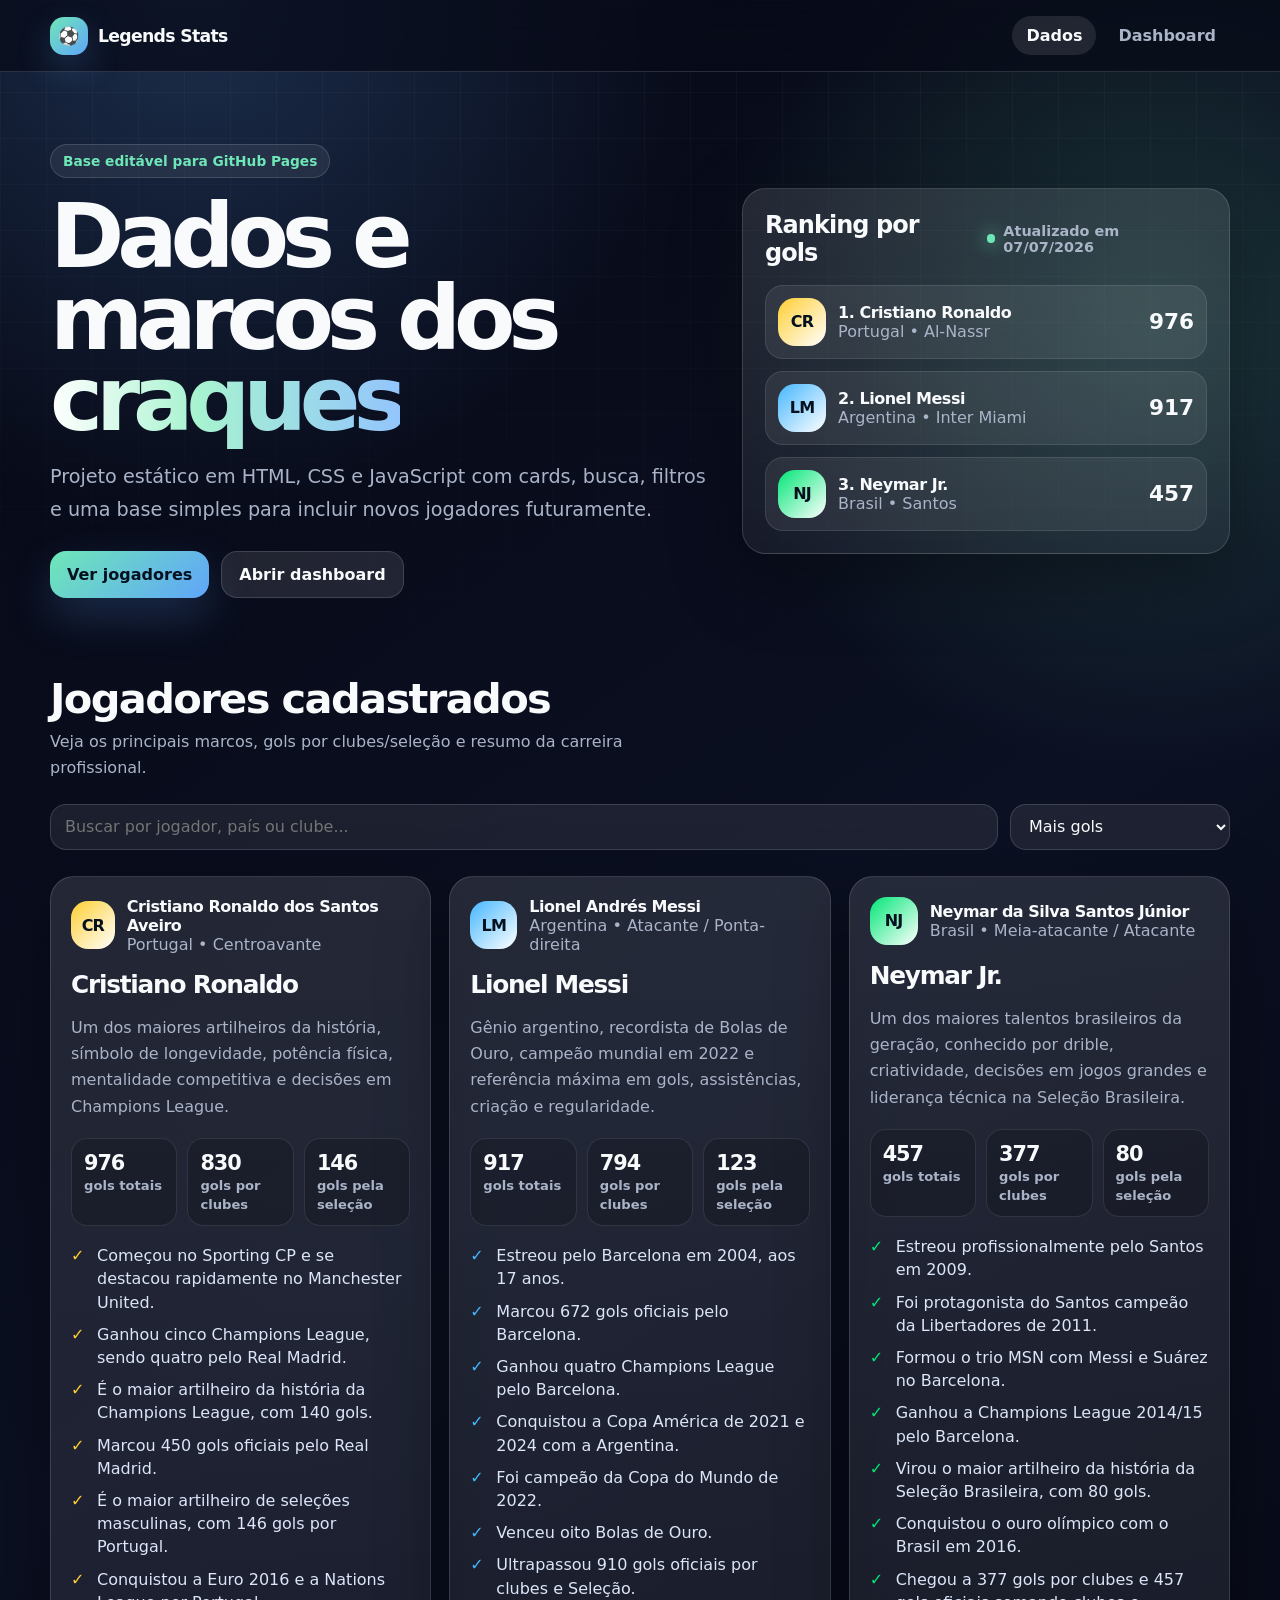
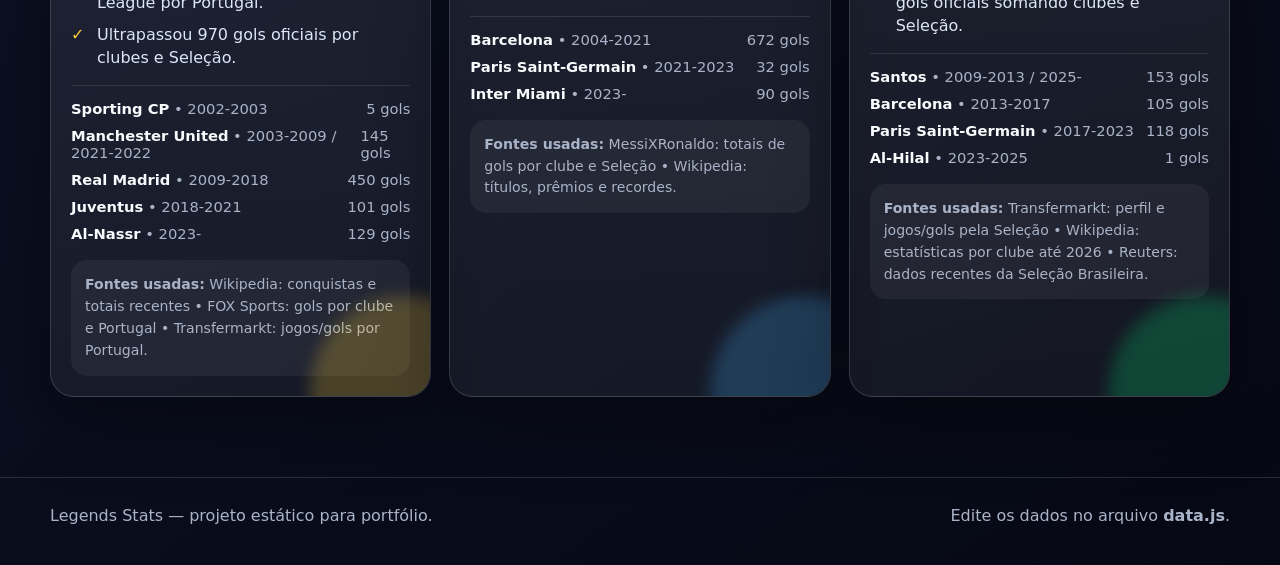
==== index.html @ ecd2afa0 "Primeiro commit" ====
<!doctype html>
<html lang="pt-BR">
<head>
  <meta charset="utf-8" />
  <meta name="viewport" content="width=device-width, initial-scale=1" />
  <title>Legends Stats | Dados dos Jogadores</title>
  <meta name="description" content="Dados, gols e marcos da carreira de Neymar, Messi e Cristiano Ronaldo." />
  <link rel="stylesheet" href="styles.css" />
</head>
<body>
  <header class="header">
    <div class="container nav">
      <a class="logo" href="index.html" aria-label="Página inicial">
        <span class="logo-mark">⚽</span>
        <span>Legends Stats</span>
      </a>
      <nav class="nav-links" aria-label="Navegação principal">
        <a class="active" href="index.html">Dados</a>
        <a href="dashboard.html">Dashboard</a>
      </nav>
    </div>
  </header>

  <main>
    <section class="container hero">
      <div>
        <span class="eyebrow">Base editável para GitHub Pages</span>
        <h1>Dados e marcos dos <span class="title-gradient">craques</span></h1>
        <p class="lead">
          Projeto estático em HTML, CSS e JavaScript com cards, busca, filtros e uma base simples para incluir novos jogadores futuramente.
        </p>
        <div class="hero-actions">
          <a class="btn btn-primary" href="#jogadores">Ver jogadores</a>
          <a class="btn btn-secondary" href="dashboard.html">Abrir dashboard</a>
        </div>
      </div>

      <aside class="hero-panel" aria-label="Ranking de gols">
        <div class="panel-title">
          <h2>Ranking por gols</h2>
          <span class="live-dot" id="updatedAt">Atualizado</span>
        </div>
        <div class="mini-ranking" id="rankingList"></div>
      </aside>
    </section>

    <section class="container section" id="jogadores">
      <div class="section-title">
        <div>
          <h2>Jogadores cadastrados</h2>
          <p>Veja os principais marcos, gols por clubes/seleção e resumo da carreira profissional.</p>
        </div>
      </div>

      <div class="toolbar" aria-label="Filtros">
        <input class="input" id="searchInput" type="search" placeholder="Buscar por jogador, país ou clube..." />
        <select class="select" id="sortSelect">
          <option value="goals-desc">Mais gols</option>
          <option value="goals-asc">Menos gols</option>
          <option value="ballon-desc">Mais Bolas de Ouro</option>
          <option value="name-asc">Nome A-Z</option>
        </select>
      </div>

      <div class="grid" id="playersGrid"></div>
    </section>
  </main>

  <footer class="footer">
    <div class="container">
      <span>Legends Stats — projeto estático para portfólio.</span>
      <span>Edite os dados no arquivo <strong>data.js</strong>.</span>
    </div>
  </footer>

  <script src="data.js"></script>
  <script src="main.js"></script>
</body>
</html>
---- styles.css ----
:root {
  --bg: #070b18;
  --bg-soft: #10172a;
  --card: rgba(255, 255, 255, 0.08);
  --card-strong: rgba(255, 255, 255, 0.13);
  --border: rgba(255, 255, 255, 0.14);
  --text: #f8fafc;
  --muted: #aab4c8;
  --brand: #6ee7b7;
  --brand-2: #60a5fa;
  --danger: #fb7185;
  --shadow: 0 24px 70px rgba(0, 0, 0, 0.35);
  --radius: 24px;
}

* {
  box-sizing: border-box;
}

html {
  scroll-behavior: smooth;
}

body {
  margin: 0;
  font-family: Inter, ui-sans-serif, system-ui, -apple-system, BlinkMacSystemFont, 'Segoe UI', sans-serif;
  color: var(--text);
  background:
    radial-gradient(circle at 15% 0%, rgba(96, 165, 250, 0.24), transparent 32rem),
    radial-gradient(circle at 90% 15%, rgba(110, 231, 183, 0.18), transparent 28rem),
    linear-gradient(145deg, #060814 0%, #0b1022 50%, #060814 100%);
  min-height: 100vh;
}

body::before {
  content: '';
  position: fixed;
  inset: 0;
  pointer-events: none;
  background-image:
    linear-gradient(rgba(255, 255, 255, 0.035) 1px, transparent 1px),
    linear-gradient(90deg, rgba(255, 255, 255, 0.035) 1px, transparent 1px);
  background-size: 46px 46px;
  mask-image: linear-gradient(to bottom, rgba(0,0,0,0.9), transparent 85%);
}

a {
  color: inherit;
  text-decoration: none;
}

.container {
  width: min(1180px, calc(100% - 32px));
  margin: 0 auto;
}

.header {
  position: sticky;
  top: 0;
  z-index: 20;
  backdrop-filter: blur(18px);
  background: rgba(7, 11, 24, 0.72);
  border-bottom: 1px solid var(--border);
}

.nav {
  display: flex;
  align-items: center;
  justify-content: space-between;
  padding: 16px 0;
  gap: 18px;
}

.logo {
  display: flex;
  align-items: center;
  gap: 10px;
  font-weight: 850;
  letter-spacing: -0.04em;
  font-size: 1.08rem;
}

.logo-mark {
  width: 38px;
  height: 38px;
  display: grid;
  place-items: center;
  border-radius: 14px;
  background: linear-gradient(135deg, var(--brand), var(--brand-2));
  color: #04111f;
  box-shadow: 0 14px 34px rgba(96, 165, 250, 0.22);
}

.nav-links {
  display: flex;
  align-items: center;
  gap: 8px;
}

.nav-links a {
  color: var(--muted);
  padding: 10px 14px;
  border-radius: 999px;
  transition: 180ms ease;
  font-weight: 700;
}

.nav-links a:hover,
.nav-links a.active {
  color: var(--text);
  background: rgba(255, 255, 255, 0.1);
}

.hero {
  padding: 72px 0 44px;
  display: grid;
  grid-template-columns: 1.15fr 0.85fr;
  gap: 32px;
  align-items: center;
}

.eyebrow {
  display: inline-flex;
  align-items: center;
  gap: 8px;
  padding: 8px 12px;
  border: 1px solid var(--border);
  background: rgba(255, 255, 255, 0.07);
  color: var(--brand);
  border-radius: 999px;
  font-weight: 800;
  font-size: 0.86rem;
}

h1 {
  margin: 18px 0 16px;
  font-size: clamp(2.4rem, 7vw, 5.8rem);
  line-height: 0.91;
  letter-spacing: -0.08em;
}

.title-gradient {
  background: linear-gradient(90deg, #fff, #a7f3d0 42%, #93c5fd);
  -webkit-background-clip: text;
  background-clip: text;
  color: transparent;
}

.lead {
  color: var(--muted);
  font-size: clamp(1rem, 2vw, 1.2rem);
  line-height: 1.75;
  max-width: 720px;
}

.hero-actions {
  display: flex;
  flex-wrap: wrap;
  gap: 12px;
  margin-top: 24px;
}

.btn {
  border: 0;
  cursor: pointer;
  padding: 13px 17px;
  border-radius: 16px;
  font-weight: 850;
  display: inline-flex;
  align-items: center;
  justify-content: center;
  gap: 8px;
  transition: 180ms ease;
}

.btn-primary {
  background: linear-gradient(135deg, var(--brand), var(--brand-2));
  color: #05111f;
  box-shadow: 0 18px 45px rgba(96, 165, 250, 0.22);
}

.btn-secondary {
  background: rgba(255, 255, 255, 0.1);
  color: var(--text);
  border: 1px solid var(--border);
}

.btn:hover {
  transform: translateY(-2px);
}

.hero-panel,
.panel,
.card,
.stat-card,
.chart-card {
  border: 1px solid var(--border);
  background: linear-gradient(180deg, rgba(255,255,255,0.11), rgba(255,255,255,0.055));
  box-shadow: var(--shadow);
  border-radius: var(--radius);
}

.hero-panel {
  padding: 22px;
}

.panel-title {
  display: flex;
  align-items: center;
  justify-content: space-between;
  gap: 16px;
  margin-bottom: 18px;
}

.panel-title h2,
.section-title h2,
.chart-card h3 {
  margin: 0;
  letter-spacing: -0.04em;
}

.live-dot {
  display: inline-flex;
  align-items: center;
  gap: 8px;
  color: var(--muted);
  font-size: 0.9rem;
  font-weight: 700;
}

.live-dot::before {
  content: '';
  width: 9px;
  height: 9px;
  border-radius: 999px;
  background: var(--brand);
  box-shadow: 0 0 18px var(--brand);
}

.mini-ranking {
  display: grid;
  gap: 12px;
}

.rank-item {
  display: grid;
  grid-template-columns: auto 1fr auto;
  gap: 12px;
  align-items: center;
  padding: 12px;
  background: rgba(255, 255, 255, 0.075);
  border: 1px solid rgba(255, 255, 255, 0.1);
  border-radius: 18px;
}

.avatar {
  width: 48px;
  height: 48px;
  display: grid;
  place-items: center;
  border-radius: 17px;
  color: #06111f;
  font-weight: 900;
  letter-spacing: -0.05em;
  background: linear-gradient(135deg, var(--avatar-color), #fff);
}

.rank-info strong,
.card-header strong {
  display: block;
  letter-spacing: -0.03em;
}

.rank-info span,
.card-header span,
.muted {
  color: var(--muted);
}

.rank-goals {
  font-size: 1.35rem;
  font-weight: 900;
}

.section {
  padding: 32px 0;
}

.section-title {
  display: flex;
  align-items: end;
  justify-content: space-between;
  gap: 24px;
  margin-bottom: 22px;
}

.section-title h2 {
  font-size: clamp(1.65rem, 4vw, 2.6rem);
}

.section-title p {
  margin: 6px 0 0;
  color: var(--muted);
  max-width: 650px;
  line-height: 1.65;
}

.toolbar {
  display: flex;
  gap: 12px;
  flex-wrap: wrap;
  margin: 18px 0 26px;
}

.input,
.select {
  min-height: 46px;
  padding: 0 14px;
  border-radius: 16px;
  border: 1px solid var(--border);
  background: rgba(255, 255, 255, 0.08);
  color: var(--text);
  outline: none;
  font: inherit;
}

.input {
  flex: 1 1 260px;
}

.select {
  flex: 0 0 220px;
}

.select option {
  color: #111827;
}

.grid {
  display: grid;
  grid-template-columns: repeat(3, 1fr);
  gap: 18px;
}

.card {
  padding: 20px;
  overflow: hidden;
  position: relative;
}

.card::after {
  content: '';
  position: absolute;
  inset: auto -70px -90px auto;
  width: 190px;
  height: 190px;
  border-radius: 50%;
  background: color-mix(in srgb, var(--player-color) 42%, transparent);
  filter: blur(8px);
  opacity: 0.55;
}

.card-header {
  display: flex;
  align-items: center;
  gap: 12px;
  margin-bottom: 16px;
  position: relative;
  z-index: 1;
}

.card h3 {
  font-size: 1.55rem;
  margin: 0 0 8px;
  letter-spacing: -0.05em;
  position: relative;
  z-index: 1;
}

.summary {
  color: var(--muted);
  line-height: 1.65;
  min-height: 104px;
  position: relative;
  z-index: 1;
}

.stat-strip {
  display: grid;
  grid-template-columns: repeat(3, 1fr);
  gap: 10px;
  margin: 18px 0;
  position: relative;
  z-index: 1;
}

.stat-pill {
  padding: 12px;
  border-radius: 16px;
  background: rgba(0, 0, 0, 0.18);
  border: 1px solid rgba(255, 255, 255, 0.1);
}

.stat-pill strong {
  display: block;
  font-size: 1.3rem;
  letter-spacing: -0.05em;
}

.stat-pill span {
  color: var(--muted);
  font-size: 0.82rem;
  font-weight: 700;
}

.milestones {
  margin: 0;
  padding: 0;
  list-style: none;
  display: grid;
  gap: 9px;
  position: relative;
  z-index: 1;
}

.milestones li {
  color: #dce6f8;
  line-height: 1.45;
  display: grid;
  grid-template-columns: 18px 1fr;
  gap: 8px;
}

.milestones li::before {
  content: '✓';
  color: var(--player-color);
  font-weight: 900;
}

.club-list {
  margin-top: 16px;
  border-top: 1px solid rgba(255,255,255,0.1);
  padding-top: 14px;
  display: grid;
  gap: 10px;
  position: relative;
  z-index: 1;
}

.club-row {
  display: flex;
  justify-content: space-between;
  gap: 12px;
  color: var(--muted);
  font-size: 0.92rem;
}

.club-row strong {
  color: var(--text);
}

.sources {
  margin-top: 18px;
  padding: 14px;
  border-radius: 16px;
  color: var(--muted);
  background: rgba(255,255,255,0.055);
  line-height: 1.55;
  font-size: 0.88rem;
}

.kpi-grid {
  display: grid;
  grid-template-columns: repeat(4, 1fr);
  gap: 16px;
  margin-bottom: 20px;
}

.stat-card {
  padding: 18px;
}

.stat-card span {
  color: var(--muted);
  font-weight: 800;
  font-size: 0.85rem;
}

.stat-card strong {
  display: block;
  margin-top: 8px;
  font-size: clamp(1.8rem, 4vw, 2.6rem);
  letter-spacing: -0.07em;
}

.dashboard-grid {
  display: grid;
  grid-template-columns: repeat(2, minmax(0, 1fr));
  gap: 18px;
}

.chart-card {
  padding: 20px;
  min-height: 380px;
}

.chart-card.full {
  grid-column: 1 / -1;
}

.chart-wrap {
  position: relative;
  height: 305px;
  margin-top: 18px;
}

.table-card {
  margin-top: 18px;
  overflow: auto;
}

table {
  width: 100%;
  border-collapse: collapse;
  min-width: 720px;
}

th,
td {
  padding: 15px 16px;
  text-align: left;
  border-bottom: 1px solid rgba(255,255,255,0.1);
}

th {
  color: var(--muted);
  font-size: 0.8rem;
  text-transform: uppercase;
  letter-spacing: 0.08em;
}

td strong {
  letter-spacing: -0.03em;
}

.badge {
  display: inline-flex;
  align-items: center;
  padding: 7px 10px;
  border-radius: 999px;
  background: rgba(255,255,255,0.08);
  border: 1px solid rgba(255,255,255,0.1);
  color: #dbeafe;
  font-weight: 800;
  font-size: 0.82rem;
}

.footer {
  margin-top: 48px;
  padding: 28px 0 40px;
  color: var(--muted);
  border-top: 1px solid var(--border);
}

.footer .container {
  display: flex;
  justify-content: space-between;
  gap: 16px;
  flex-wrap: wrap;
}

.empty {
  padding: 28px;
  text-align: center;
  color: var(--muted);
  border: 1px dashed var(--border);
  border-radius: var(--radius);
  background: rgba(255,255,255,0.05);
}

@media (max-width: 920px) {
  .hero,
  .grid,
  .dashboard-grid,
  .kpi-grid {
    grid-template-columns: 1fr;
  }

  .chart-card.full {
    grid-column: auto;
  }

  .section-title {
    align-items: flex-start;
    flex-direction: column;
  }
}

@media (max-width: 640px) {
  .nav {
    flex-direction: column;
    align-items: stretch;
  }

  .nav-links {
    display: grid;
    grid-template-columns: 1fr 1fr;
  }

  .nav-links a {
    text-align: center;
  }

  .hero {
    padding-top: 42px;
  }

  .stat-strip {
    grid-template-columns: 1fr;
  }

  .select {
    flex: 1 1 100%;
  }
}
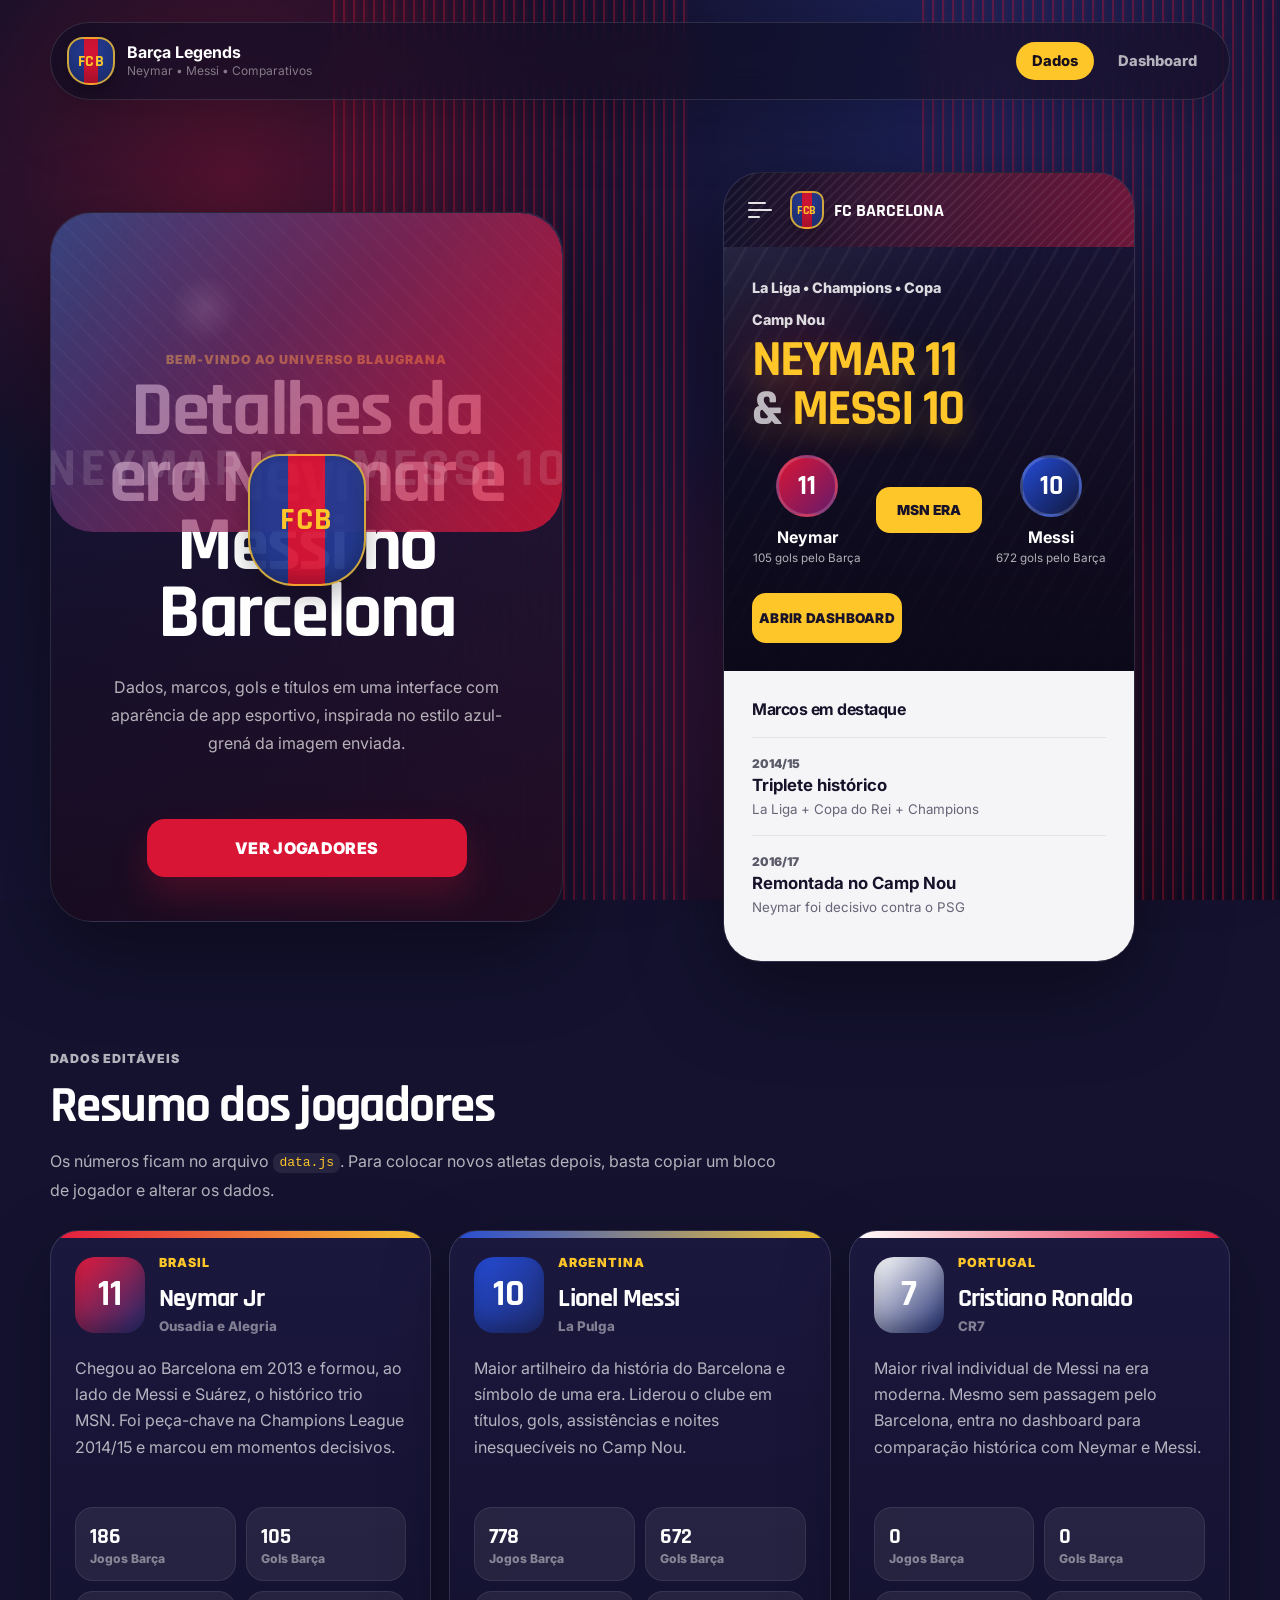
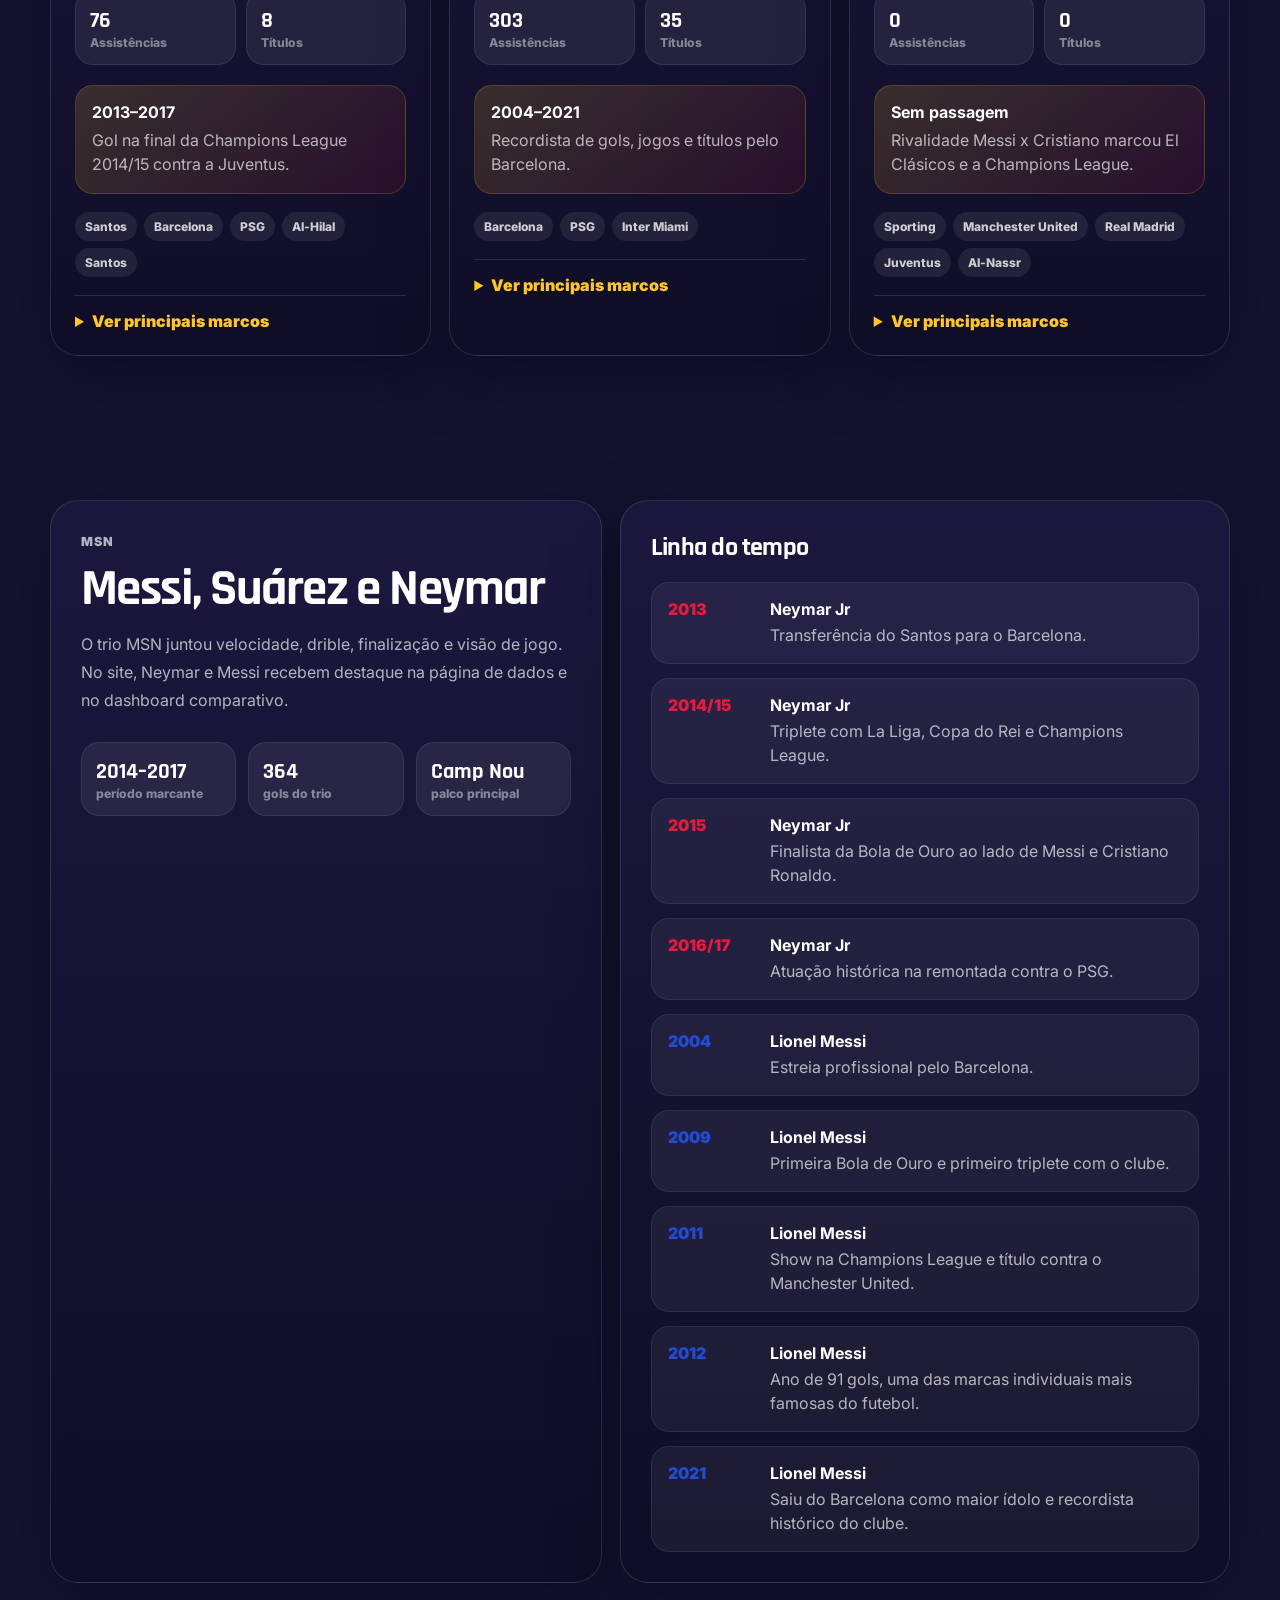
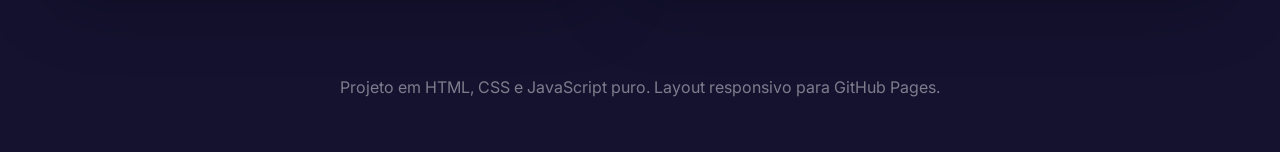
==== commit 1a1ab544: "Segundo Commit" ====
--- a/index.html
+++ b/index.html
@@ -1,76 +1,126 @@
-<!doctype html>
+<!DOCTYPE html>
 <html lang="pt-BR">
 <head>
-  <meta charset="utf-8" />
-  <meta name="viewport" content="width=device-width, initial-scale=1" />
-  <title>Legends Stats | Dados dos Jogadores</title>
-  <meta name="description" content="Dados, gols e marcos da carreira de Neymar, Messi e Cristiano Ronaldo." />
+  <meta charset="UTF-8" />
+  <meta name="viewport" content="width=device-width, initial-scale=1.0" />
+  <title>Barça Legends | Dados</title>
+  <link rel="preconnect" href="https://fonts.googleapis.com">
+  <link rel="preconnect" href="https://fonts.gstatic.com" crossorigin>
+  <link href="https://fonts.googleapis.com/css2?family=Rajdhani:wght@500;600;700&family=Inter:wght@400;500;700;800&display=swap" rel="stylesheet">
   <link rel="stylesheet" href="styles.css" />
 </head>
 <body>
-  <header class="header">
-    <div class="container nav">
-      <a class="logo" href="index.html" aria-label="Página inicial">
-        <span class="logo-mark">⚽</span>
-        <span>Legends Stats</span>
-      </a>
-      <nav class="nav-links" aria-label="Navegação principal">
-        <a class="active" href="index.html">Dados</a>
-        <a href="dashboard.html">Dashboard</a>
-      </nav>
-    </div>
+  <div class="page-bg"></div>
+
+  <header class="site-header">
+    <a class="brand" href="index.html" aria-label="Página inicial">
+      <span class="brand-badge">FCB</span>
+      <span>
+        <strong>Barça Legends</strong>
+        <small>Neymar • Messi • Comparativos</small>
+      </span>
+    </a>
+
+    <nav class="nav-links" aria-label="Menu principal">
+      <a class="active" href="index.html">Dados</a>
+      <a href="dashboard.html">Dashboard</a>
+    </nav>
   </header>
 
   <main>
-    <section class="container hero">
-      <div>
-        <span class="eyebrow">Base editável para GitHub Pages</span>
-        <h1>Dados e marcos dos <span class="title-gradient">craques</span></h1>
-        <p class="lead">
-          Projeto estático em HTML, CSS e JavaScript com cards, busca, filtros e uma base simples para incluir novos jogadores futuramente.
+    <section class="hero-grid section-pad">
+      <div class="phone-card intro-phone reveal-card">
+        <div class="phone-image-overlay"></div>
+        <div class="barca-shield large-shield">
+          <span>FCB</span>
+        </div>
+        <p class="eyebrow">Bem-vindo ao universo blaugrana</p>
+        <h1>Detalhes da era Neymar e Messi no Barcelona</h1>
+        <p class="hero-copy">
+          Dados, marcos, gols e títulos em uma interface com aparência de app esportivo, inspirada no estilo azul-grená da imagem enviada.
         </p>
-        <div class="hero-actions">
-          <a class="btn btn-primary" href="#jogadores">Ver jogadores</a>
-          <a class="btn btn-secondary" href="dashboard.html">Abrir dashboard</a>
+        <a class="primary-btn" href="#players-data">Ver jogadores</a>
+      </div>
+
+      <div class="phone-card match-phone reveal-card delay-1" aria-label="Card estilo aplicativo de futebol">
+        <div class="phone-top">
+          <span class="hamburger" aria-hidden="true"></span>
+          <div class="mini-brand">
+            <span class="mini-shield">FCB</span>
+            <b>FC Barcelona</b>
+          </div>
+        </div>
+
+        <div class="match-hero">
+          <p class="competition">La Liga • Champions • Copa</p>
+          <span class="stadium">Camp Nou</span>
+          <h2>NEYMAR 11<br><em>&</em> MESSI 10</h2>
+
+          <div class="versus-card">
+            <article>
+              <span class="player-orb red">11</span>
+              <strong>Neymar</strong>
+              <small>105 gols pelo Barça</small>
+            </article>
+            <span class="game-time">MSN ERA</span>
+            <article>
+              <span class="player-orb blue">10</span>
+              <strong>Messi</strong>
+              <small>672 gols pelo Barça</small>
+            </article>
+          </div>
+
+          <a class="ticket-btn" href="dashboard.html">Abrir Dashboard</a>
+        </div>
+
+        <div class="schedule-panel">
+          <h3>Marcos em destaque</h3>
+          <div class="schedule-item">
+            <span>2014/15</span>
+            <b>Triplete histórico</b>
+            <small>La Liga + Copa do Rei + Champions</small>
+          </div>
+          <div class="schedule-item">
+            <span>2016/17</span>
+            <b>Remontada no Camp Nou</b>
+            <small>Neymar foi decisivo contra o PSG</small>
+          </div>
+        </div>
+      </div>
+    </section>
+
+    <section class="section-pad compact-top">
+      <div class="section-title">
+        <p class="eyebrow">Dados editáveis</p>
+        <h2>Resumo dos jogadores</h2>
+        <p>Os números ficam no arquivo <code>data.js</code>. Para colocar novos atletas depois, basta copiar um bloco de jogador e alterar os dados.</p>
+      </div>
+      <div id="players-data" class="players-grid"></div>
+    </section>
+
+    <section class="section-pad split-section">
+      <div class="glass-panel">
+        <p class="eyebrow">MSN</p>
+        <h2>Messi, Suárez e Neymar</h2>
+        <p>
+          O trio MSN juntou velocidade, drible, finalização e visão de jogo. No site, Neymar e Messi recebem destaque na página de dados e no dashboard comparativo.
+        </p>
+        <div class="stat-strip">
+          <span><b>2014–2017</b><small>período marcante</small></span>
+          <span><b>364</b><small>gols do trio</small></span>
+          <span><b>Camp Nou</b><small>palco principal</small></span>
         </div>
       </div>
 
-      <aside class="hero-panel" aria-label="Ranking de gols">
-        <div class="panel-title">
-          <h2>Ranking por gols</h2>
-          <span class="live-dot" id="updatedAt">Atualizado</span>
-        </div>
-        <div class="mini-ranking" id="rankingList"></div>
-      </aside>
-    </section>
-
-    <section class="container section" id="jogadores">
-      <div class="section-title">
-        <div>
-          <h2>Jogadores cadastrados</h2>
-          <p>Veja os principais marcos, gols por clubes/seleção e resumo da carreira profissional.</p>
-        </div>
+      <div class="timeline-panel">
+        <h3>Linha do tempo</h3>
+        <div id="timeline-list"></div>
       </div>
-
-      <div class="toolbar" aria-label="Filtros">
-        <input class="input" id="searchInput" type="search" placeholder="Buscar por jogador, país ou clube..." />
-        <select class="select" id="sortSelect">
-          <option value="goals-desc">Mais gols</option>
-          <option value="goals-asc">Menos gols</option>
-          <option value="ballon-desc">Mais Bolas de Ouro</option>
-          <option value="name-asc">Nome A-Z</option>
-        </select>
-      </div>
-
-      <div class="grid" id="playersGrid"></div>
     </section>
   </main>
 
-  <footer class="footer">
-    <div class="container">
-      <span>Legends Stats — projeto estático para portfólio.</span>
-      <span>Edite os dados no arquivo <strong>data.js</strong>.</span>
-    </div>
+  <footer class="site-footer">
+    <p>Projeto em HTML, CSS e JavaScript puro. Layout responsivo para GitHub Pages.</p>
   </footer>
 
   <script src="data.js"></script>
--- a/styles.css
+++ b/styles.css
@@ -1,16 +1,19 @@
 :root {
-  --bg: #070b18;
-  --bg-soft: #10172a;
-  --card: rgba(255, 255, 255, 0.08);
-  --card-strong: rgba(255, 255, 255, 0.13);
-  --border: rgba(255, 255, 255, 0.14);
-  --text: #f8fafc;
-  --muted: #aab4c8;
-  --brand: #6ee7b7;
-  --brand-2: #60a5fa;
-  --danger: #fb7185;
-  --shadow: 0 24px 70px rgba(0, 0, 0, 0.35);
-  --radius: 24px;
+  --bg: #14122f;
+  --bg-2: #0f0d25;
+  --card: rgba(26, 23, 55, 0.86);
+  --card-strong: #1a163e;
+  --barca-red: #d91536;
+  --barca-blue: #243b91;
+  --barca-yellow: #ffc629;
+  --text: #ffffff;
+  --muted: rgba(255, 255, 255, 0.68);
+  --muted-2: rgba(255, 255, 255, 0.45);
+  --line: rgba(255, 255, 255, 0.12);
+  --shadow: 0 26px 90px rgba(0, 0, 0, 0.42);
+  --radius-xl: 42px;
+  --radius-lg: 28px;
+  --radius-md: 18px;
 }
 
 * {
@@ -23,25 +26,65 @@
 
 body {
   margin: 0;
-  font-family: Inter, ui-sans-serif, system-ui, -apple-system, BlinkMacSystemFont, 'Segoe UI', sans-serif;
+  min-height: 100vh;
+  font-family: 'Inter', system-ui, -apple-system, BlinkMacSystemFont, 'Segoe UI', sans-serif;
   color: var(--text);
-  background:
-    radial-gradient(circle at 15% 0%, rgba(96, 165, 250, 0.24), transparent 32rem),
-    radial-gradient(circle at 90% 15%, rgba(110, 231, 183, 0.18), transparent 28rem),
-    linear-gradient(145deg, #060814 0%, #0b1022 50%, #060814 100%);
-  min-height: 100vh;
-}
-
-body::before {
-  content: '';
+  background: var(--bg);
+  overflow-x: hidden;
+}
+
+body::selection {
+  background: var(--barca-yellow);
+  color: var(--bg-2);
+}
+
+.page-bg {
   position: fixed;
   inset: 0;
-  pointer-events: none;
-  background-image:
-    linear-gradient(rgba(255, 255, 255, 0.035) 1px, transparent 1px),
-    linear-gradient(90deg, rgba(255, 255, 255, 0.035) 1px, transparent 1px);
-  background-size: 46px 46px;
-  mask-image: linear-gradient(to bottom, rgba(0,0,0,0.9), transparent 85%);
+  z-index: -2;
+  background:
+    radial-gradient(circle at 18% 20%, rgba(217, 21, 54, 0.33), transparent 28%),
+    radial-gradient(circle at 78% 10%, rgba(36, 59, 145, 0.45), transparent 30%),
+    radial-gradient(circle at 70% 80%, rgba(217, 21, 54, 0.22), transparent 30%),
+    linear-gradient(130deg, #111028 0%, #171436 52%, #0d0b1f 100%);
+}
+
+.page-bg::before,
+.page-bg::after {
+  content: '';
+  position: absolute;
+  top: 0;
+  bottom: 0;
+  width: 28vw;
+  min-width: 240px;
+  opacity: 0.52;
+  background:
+    repeating-linear-gradient(
+      90deg,
+      rgba(217, 21, 54, 0.68) 0 2px,
+      rgba(217, 21, 54, 0.1) 2px 5px,
+      rgba(36, 59, 145, 0.0) 5px 10px
+    );
+  filter: drop-shadow(0 0 30px rgba(217, 21, 54, 0.22));
+}
+
+.page-bg::before {
+  left: 26%;
+}
+
+.page-bg::after {
+  right: 0;
+}
+
+img,
+svg,
+canvas {
+  max-width: 100%;
+}
+
+canvas {
+  width: 100%;
+  display: block;
 }
 
 a {
@@ -49,46 +92,69 @@
   text-decoration: none;
 }
 
-.container {
+code {
+  padding: 0.15rem 0.4rem;
+  border-radius: 8px;
+  background: rgba(255, 255, 255, 0.08);
+  color: var(--barca-yellow);
+}
+
+.site-header {
   width: min(1180px, calc(100% - 32px));
-  margin: 0 auto;
-}
-
-.header {
-  position: sticky;
-  top: 0;
-  z-index: 20;
-  backdrop-filter: blur(18px);
-  background: rgba(7, 11, 24, 0.72);
-  border-bottom: 1px solid var(--border);
-}
-
-.nav {
+  margin: 22px auto 0;
   display: flex;
   align-items: center;
   justify-content: space-between;
-  padding: 16px 0;
   gap: 18px;
-}
-
-.logo {
-  display: flex;
+  padding: 14px 16px;
+  border: 1px solid var(--line);
+  border-radius: 999px;
+  background: rgba(15, 13, 37, 0.62);
+  backdrop-filter: blur(16px);
+  position: sticky;
+  top: 14px;
+  z-index: 10;
+  box-shadow: 0 18px 70px rgba(0, 0, 0, 0.22);
+}
+
+.brand {
+  display: inline-flex;
   align-items: center;
-  gap: 10px;
-  font-weight: 850;
-  letter-spacing: -0.04em;
-  font-size: 1.08rem;
-}
-
-.logo-mark {
-  width: 38px;
-  height: 38px;
-  display: grid;
+  gap: 12px;
+}
+
+.brand-badge,
+.mini-shield,
+.barca-shield {
+  display: inline-grid;
   place-items: center;
-  border-radius: 14px;
-  background: linear-gradient(135deg, var(--brand), var(--brand-2));
-  color: #04111f;
-  box-shadow: 0 14px 34px rgba(96, 165, 250, 0.22);
+  background:
+    linear-gradient(90deg, rgba(36, 59, 145, 0.95) 0 33%, rgba(217, 21, 54, 0.95) 33% 66%, rgba(36, 59, 145, 0.95) 66% 100%);
+  color: var(--barca-yellow);
+  border: 2px solid rgba(255, 198, 41, 0.78);
+  box-shadow: inset 0 -8px 16px rgba(0, 0, 0, 0.22), 0 10px 26px rgba(0, 0, 0, 0.28);
+  font-family: 'Rajdhani', sans-serif;
+  font-weight: 800;
+  letter-spacing: 0.04em;
+}
+
+.brand-badge {
+  width: 48px;
+  height: 48px;
+  border-radius: 16px 16px 22px 22px;
+}
+
+.brand strong {
+  display: block;
+  font-size: 1rem;
+  line-height: 1;
+}
+
+.brand small {
+  display: block;
+  margin-top: 3px;
+  color: var(--muted-2);
+  font-size: 0.75rem;
 }
 
 .nav-links {
@@ -98,399 +164,671 @@
 }
 
 .nav-links a {
+  padding: 10px 16px;
   color: var(--muted);
-  padding: 10px 14px;
   border-radius: 999px;
+  font-weight: 800;
+  font-size: 0.92rem;
   transition: 180ms ease;
-  font-weight: 700;
 }
 
 .nav-links a:hover,
 .nav-links a.active {
-  color: var(--text);
-  background: rgba(255, 255, 255, 0.1);
-}
-
-.hero {
-  padding: 72px 0 44px;
-  display: grid;
-  grid-template-columns: 1.15fr 0.85fr;
-  gap: 32px;
+  color: #170f1c;
+  background: var(--barca-yellow);
+}
+
+.section-pad {
+  width: min(1180px, calc(100% - 32px));
+  margin: 0 auto;
+  padding: 72px 0;
+}
+
+.compact-top {
+  padding-top: 14px;
+}
+
+.hero-grid {
+  display: grid;
+  grid-template-columns: minmax(280px, 0.92fr) minmax(320px, 1.08fr);
   align-items: center;
+  gap: clamp(24px, 5vw, 72px);
+  min-height: calc(100vh - 110px);
+}
+
+.phone-card {
+  position: relative;
+  overflow: hidden;
+  background: linear-gradient(180deg, rgba(28, 25, 62, 0.96), rgba(13, 11, 31, 0.98));
+  border: 1px solid rgba(255, 255, 255, 0.11);
+  box-shadow: var(--shadow);
+  isolation: isolate;
+}
+
+.phone-card::after {
+  content: '';
+  position: absolute;
+  inset: 0;
+  z-index: -1;
+  pointer-events: none;
+  background: linear-gradient(145deg, rgba(255, 255, 255, 0.13), transparent 26%, rgba(217, 21, 54, 0.10));
+}
+
+.intro-phone {
+  min-height: 710px;
+  border-radius: var(--radius-xl);
+  padding: 44px;
+  display: flex;
+  flex-direction: column;
+  justify-content: flex-end;
+  text-align: center;
+}
+
+.phone-image-overlay {
+  position: absolute;
+  inset: 0 0 auto 0;
+  height: 45%;
+  background:
+    linear-gradient(120deg, rgba(36, 59, 145, 0.55), rgba(217, 21, 54, 0.82)),
+    radial-gradient(circle at 30% 30%, rgba(255, 255, 255, 0.28), transparent 8%),
+    linear-gradient(135deg, rgba(255,255,255,0.12), transparent),
+    repeating-linear-gradient(45deg, rgba(255,255,255,0.06) 0 2px, transparent 2px 15px);
+  border-radius: inherit;
+}
+
+.phone-image-overlay::after {
+  content: 'NEYMAR 11  •  MESSI 10';
+  position: absolute;
+  left: 50%;
+  bottom: 28px;
+  transform: translateX(-50%);
+  white-space: nowrap;
+  font-family: 'Rajdhani', sans-serif;
+  font-size: clamp(1.4rem, 5vw, 3.4rem);
+  font-weight: 800;
+  letter-spacing: 0.05em;
+  color: rgba(255, 255, 255, 0.12);
+}
+
+.large-shield {
+  position: absolute;
+  left: 50%;
+  top: 34%;
+  transform: translateX(-50%);
+  width: 118px;
+  height: 132px;
+  border-radius: 32px 32px 46px 46px;
+  font-size: 2rem;
 }
 
 .eyebrow {
-  display: inline-flex;
-  align-items: center;
-  gap: 8px;
-  padding: 8px 12px;
-  border: 1px solid var(--border);
-  background: rgba(255, 255, 255, 0.07);
-  color: var(--brand);
-  border-radius: 999px;
-  font-weight: 800;
-  font-size: 0.86rem;
+  margin: 0 0 12px;
+  color: var(--barca-yellow);
+  text-transform: uppercase;
+  font-weight: 900;
+  letter-spacing: 0.08em;
+  font-size: 0.78rem;
+}
+
+h1,
+h2,
+h3,
+p {
+  margin-top: 0;
+}
+
+h1,
+h2,
+h3 {
+  font-family: 'Rajdhani', sans-serif;
+  letter-spacing: -0.03em;
 }
 
 h1 {
-  margin: 18px 0 16px;
-  font-size: clamp(2.4rem, 7vw, 5.8rem);
-  line-height: 0.91;
-  letter-spacing: -0.08em;
-}
-
-.title-gradient {
-  background: linear-gradient(90deg, #fff, #a7f3d0 42%, #93c5fd);
-  -webkit-background-clip: text;
-  background-clip: text;
-  color: transparent;
-}
-
-.lead {
+  font-size: clamp(2.5rem, 6vw, 5.8rem);
+  line-height: 0.88;
+  margin-bottom: 24px;
+}
+
+h2 {
+  font-size: clamp(2rem, 4vw, 3.4rem);
+  line-height: 0.95;
+  margin-bottom: 16px;
+}
+
+h3 {
+  font-size: 1.6rem;
+  margin-bottom: 10px;
+}
+
+.hero-copy,
+.section-title p,
+.dashboard-hero p,
+.glass-panel p,
+.chart-title p {
   color: var(--muted);
-  font-size: clamp(1rem, 2vw, 1.2rem);
   line-height: 1.75;
-  max-width: 720px;
-}
-
-.hero-actions {
-  display: flex;
-  flex-wrap: wrap;
-  gap: 12px;
-  margin-top: 24px;
-}
-
-.btn {
-  border: 0;
-  cursor: pointer;
-  padding: 13px 17px;
-  border-radius: 16px;
-  font-weight: 850;
+}
+
+.primary-btn,
+.ticket-btn {
   display: inline-flex;
   align-items: center;
   justify-content: center;
-  gap: 8px;
+  border: 0;
+  cursor: pointer;
+  font-weight: 900;
+  text-transform: uppercase;
+  letter-spacing: 0.02em;
   transition: 180ms ease;
 }
 
-.btn-primary {
-  background: linear-gradient(135deg, var(--brand), var(--brand-2));
-  color: #05111f;
-  box-shadow: 0 18px 45px rgba(96, 165, 250, 0.22);
-}
-
-.btn-secondary {
-  background: rgba(255, 255, 255, 0.1);
-  color: var(--text);
-  border: 1px solid var(--border);
-}
-
-.btn:hover {
+.primary-btn {
+  margin: 46px auto 0;
+  width: min(100%, 320px);
+  min-height: 58px;
+  border-radius: 18px;
+  background: var(--barca-red);
+  color: #fff;
+  box-shadow: 0 18px 36px rgba(217, 21, 54, 0.24);
+}
+
+.primary-btn:hover,
+.ticket-btn:hover {
   transform: translateY(-2px);
-}
-
-.hero-panel,
-.panel,
-.card,
-.stat-card,
-.chart-card {
-  border: 1px solid var(--border);
-  background: linear-gradient(180deg, rgba(255,255,255,0.11), rgba(255,255,255,0.055));
-  box-shadow: var(--shadow);
-  border-radius: var(--radius);
-}
-
-.hero-panel {
-  padding: 22px;
-}
-
-.panel-title {
+  filter: brightness(1.07);
+}
+
+.match-phone {
+  max-width: 430px;
+  min-height: 720px;
+  justify-self: center;
+  border-radius: 38px;
+}
+
+.phone-top {
+  height: 74px;
   display: flex;
   align-items: center;
-  justify-content: space-between;
-  gap: 16px;
+  gap: 18px;
+  padding: 0 24px;
+  background:
+    repeating-linear-gradient(135deg, rgba(255,255,255,0.06) 0 2px, transparent 2px 7px),
+    linear-gradient(90deg, rgba(18, 16, 42, 0.97), rgba(217, 21, 54, 0.42));
+}
+
+.hamburger,
+.hamburger::before,
+.hamburger::after {
+  display: block;
+  width: 24px;
+  height: 2px;
+  background: rgba(255, 255, 255, 0.88);
+  border-radius: 999px;
+}
+
+.hamburger {
+  position: relative;
+}
+
+.hamburger::before,
+.hamburger::after {
+  content: '';
+  position: absolute;
+  left: 0;
+}
+
+.hamburger::before {
+  top: -7px;
+  width: 18px;
+}
+
+.hamburger::after {
+  top: 7px;
+  width: 12px;
+}
+
+.mini-brand {
+  display: flex;
+  align-items: center;
+  gap: 10px;
+  font-family: 'Rajdhani', sans-serif;
+  text-transform: uppercase;
+  font-size: 1.15rem;
+}
+
+.mini-shield {
+  width: 34px;
+  height: 38px;
+  border-radius: 10px 10px 15px 15px;
+  font-size: 0.73rem;
+}
+
+.match-hero {
+  min-height: 356px;
+  padding: 32px 28px 28px;
+  background:
+    linear-gradient(180deg, rgba(11, 9, 25, 0.25), rgba(11, 9, 25, 0.98)),
+    radial-gradient(circle at 20% 30%, rgba(217, 21, 54, 0.25), transparent 25%),
+    repeating-linear-gradient(120deg, rgba(255,255,255,0.055) 0 3px, transparent 3px 18px);
+}
+
+.competition,
+.stadium {
+  display: block;
+  color: rgba(255, 255, 255, 0.85);
+  font-size: 0.9rem;
+  font-weight: 800;
+}
+
+.stadium {
+  margin-top: 15px;
+}
+
+.match-hero h2 {
+  margin: 8px 0 22px;
+  color: var(--barca-yellow);
+  text-shadow: 0 12px 30px rgba(255, 198, 41, 0.24);
+}
+
+.match-hero h2 em {
+  color: #fff;
+  font-style: normal;
+  opacity: 0.7;
+}
+
+.versus-card {
+  display: grid;
+  grid-template-columns: 1fr auto 1fr;
+  align-items: center;
+  gap: 14px;
+}
+
+.versus-card article {
+  text-align: center;
+}
+
+.versus-card strong,
+.versus-card small {
+  display: block;
+}
+
+.versus-card small {
+  color: var(--muted);
+  margin-top: 4px;
+  font-size: 0.73rem;
+}
+
+.player-orb {
+  width: 62px;
+  height: 62px;
+  margin: 0 auto 10px;
+  display: grid;
+  place-items: center;
+  border-radius: 50%;
+  font-family: 'Rajdhani', sans-serif;
+  font-size: 1.7rem;
+  font-weight: 900;
+  border: 3px solid rgba(255, 255, 255, 0.16);
+}
+
+.player-orb.red {
+  background: linear-gradient(135deg, #d91536, #661b6a);
+}
+
+.player-orb.blue {
+  background: linear-gradient(135deg, #244bd6, #11183e);
+}
+
+.game-time {
+  align-self: center;
+  display: inline-flex;
+  min-width: 106px;
+  height: 46px;
+  align-items: center;
+  justify-content: center;
+  border-radius: 14px;
+  background: var(--barca-yellow);
+  color: #171229;
+  font-size: 0.86rem;
+  font-weight: 900;
+}
+
+.ticket-btn {
+  width: 150px;
+  height: 50px;
+  margin: 28px auto 0;
+  border-radius: 14px;
+  background: var(--barca-yellow);
+  color: #171229;
+  font-size: 0.84rem;
+}
+
+.schedule-panel {
+  background: #f5f5f8;
+  color: #171229;
+  padding: 28px;
+  min-height: 290px;
+}
+
+.schedule-panel h3 {
+  font-family: 'Inter', sans-serif;
+  font-size: 1rem;
   margin-bottom: 18px;
 }
 
-.panel-title h2,
-.section-title h2,
-.chart-card h3 {
-  margin: 0;
-  letter-spacing: -0.04em;
-}
-
-.live-dot {
-  display: inline-flex;
-  align-items: center;
-  gap: 8px;
-  color: var(--muted);
-  font-size: 0.9rem;
-  font-weight: 700;
-}
-
-.live-dot::before {
-  content: '';
-  width: 9px;
-  height: 9px;
-  border-radius: 999px;
-  background: var(--brand);
-  box-shadow: 0 0 18px var(--brand);
-}
-
-.mini-ranking {
-  display: grid;
-  gap: 12px;
-}
-
-.rank-item {
-  display: grid;
-  grid-template-columns: auto 1fr auto;
-  gap: 12px;
-  align-items: center;
-  padding: 12px;
-  background: rgba(255, 255, 255, 0.075);
-  border: 1px solid rgba(255, 255, 255, 0.1);
-  border-radius: 18px;
-}
-
-.avatar {
-  width: 48px;
-  height: 48px;
-  display: grid;
-  place-items: center;
-  border-radius: 17px;
-  color: #06111f;
+.schedule-item {
+  padding: 18px 0;
+  border-top: 1px solid rgba(23, 18, 41, 0.08);
+}
+
+.schedule-item span,
+.schedule-item small,
+.schedule-item b {
+  display: block;
+}
+
+.schedule-item span {
+  font-size: 0.75rem;
   font-weight: 900;
-  letter-spacing: -0.05em;
-  background: linear-gradient(135deg, var(--avatar-color), #fff);
-}
-
-.rank-info strong,
-.card-header strong {
-  display: block;
-  letter-spacing: -0.03em;
-}
-
-.rank-info span,
-.card-header span,
-.muted {
-  color: var(--muted);
-}
-
-.rank-goals {
-  font-size: 1.35rem;
-  font-weight: 900;
-}
-
-.section {
-  padding: 32px 0;
+  color: #5b5a68;
+}
+
+.schedule-item b {
+  margin: 4px 0 6px;
+  font-size: 1.05rem;
+}
+
+.schedule-item small {
+  color: #666577;
 }
 
 .section-title {
-  display: flex;
-  align-items: end;
-  justify-content: space-between;
-  gap: 24px;
-  margin-bottom: 22px;
-}
-
-.section-title h2 {
-  font-size: clamp(1.65rem, 4vw, 2.6rem);
-}
-
-.section-title p {
-  margin: 6px 0 0;
-  color: var(--muted);
-  max-width: 650px;
-  line-height: 1.65;
-}
-
-.toolbar {
-  display: flex;
-  gap: 12px;
-  flex-wrap: wrap;
-  margin: 18px 0 26px;
-}
-
-.input,
-.select {
-  min-height: 46px;
-  padding: 0 14px;
-  border-radius: 16px;
-  border: 1px solid var(--border);
-  background: rgba(255, 255, 255, 0.08);
-  color: var(--text);
-  outline: none;
-  font: inherit;
-}
-
-.input {
-  flex: 1 1 260px;
-}
-
-.select {
-  flex: 0 0 220px;
-}
-
-.select option {
-  color: #111827;
-}
-
-.grid {
-  display: grid;
-  grid-template-columns: repeat(3, 1fr);
+  max-width: 730px;
+  margin-bottom: 26px;
+}
+
+.players-grid {
+  display: grid;
+  grid-template-columns: repeat(3, minmax(0, 1fr));
   gap: 18px;
 }
 
-.card {
-  padding: 20px;
+.player-card,
+.glass-panel,
+.timeline-panel,
+.chart-card,
+.table-card,
+.dashboard-score-card,
+.kpi-card {
+  border: 1px solid var(--line);
+  background: linear-gradient(180deg, rgba(29, 25, 65, 0.86), rgba(15, 13, 37, 0.88));
+  box-shadow: 0 20px 70px rgba(0, 0, 0, 0.27);
+  backdrop-filter: blur(16px);
+}
+
+.player-card {
+  padding: 24px;
+  border-radius: var(--radius-lg);
   overflow: hidden;
   position: relative;
 }
 
-.card::after {
+.player-card::before {
   content: '';
   position: absolute;
-  inset: auto -70px -90px auto;
-  width: 190px;
-  height: 190px;
-  border-radius: 50%;
-  background: color-mix(in srgb, var(--player-color) 42%, transparent);
-  filter: blur(8px);
-  opacity: 0.55;
-}
-
-.card-header {
+  inset: 0 0 auto;
+  height: 7px;
+  background: linear-gradient(90deg, var(--accent), var(--secondary));
+}
+
+.player-card-head {
   display: flex;
   align-items: center;
-  gap: 12px;
-  margin-bottom: 16px;
-  position: relative;
-  z-index: 1;
-}
-
-.card h3 {
-  font-size: 1.55rem;
-  margin: 0 0 8px;
-  letter-spacing: -0.05em;
-  position: relative;
-  z-index: 1;
-}
-
-.summary {
+  gap: 14px;
+  margin-bottom: 20px;
+}
+
+.shirt-number {
+  width: 70px;
+  height: 76px;
+  display: grid;
+  place-items: center;
+  border-radius: 20px;
+  background: linear-gradient(135deg, var(--accent), rgba(36, 59, 145, 0.6));
+  color: #fff;
+  font-family: 'Rajdhani', sans-serif;
+  font-size: 2.3rem;
+  font-weight: 900;
+  box-shadow: inset 0 -10px 16px rgba(0, 0, 0, 0.2);
+}
+
+.player-card h3 {
+  margin: 0;
+}
+
+.player-card-head small {
+  color: var(--muted-2);
+  font-weight: 800;
+}
+
+.player-bio {
   color: var(--muted);
   line-height: 1.65;
-  min-height: 104px;
-  position: relative;
-  z-index: 1;
-}
-
-.stat-strip {
-  display: grid;
-  grid-template-columns: repeat(3, 1fr);
+  min-height: 132px;
+}
+
+.mini-stats {
+  display: grid;
+  grid-template-columns: repeat(2, minmax(0, 1fr));
   gap: 10px;
+  margin: 20px 0;
+}
+
+.mini-stats span,
+.stat-strip span {
+  padding: 14px;
+  border-radius: 18px;
+  background: rgba(255, 255, 255, 0.07);
+  border: 1px solid rgba(255, 255, 255, 0.08);
+}
+
+.mini-stats b,
+.mini-stats small,
+.stat-strip b,
+.stat-strip small {
+  display: block;
+}
+
+.mini-stats b,
+.stat-strip b {
+  font-size: 1.38rem;
+  font-family: 'Rajdhani', sans-serif;
+}
+
+.mini-stats small,
+.stat-strip small {
+  color: var(--muted-2);
+  font-size: 0.76rem;
+  font-weight: 800;
+}
+
+.highlight-box {
+  display: grid;
+  gap: 6px;
+  padding: 16px;
+  border-radius: 18px;
+  background: linear-gradient(135deg, rgba(255, 198, 41, 0.16), rgba(217, 21, 54, 0.1));
+  border: 1px solid rgba(255, 198, 41, 0.18);
+}
+
+.highlight-box span {
+  color: var(--muted);
+  line-height: 1.55;
+}
+
+.club-tags {
+  display: flex;
+  flex-wrap: wrap;
+  gap: 7px;
   margin: 18px 0;
-  position: relative;
-  z-index: 1;
-}
-
-.stat-pill {
-  padding: 12px;
-  border-radius: 16px;
-  background: rgba(0, 0, 0, 0.18);
-  border: 1px solid rgba(255, 255, 255, 0.1);
-}
-
-.stat-pill strong {
-  display: block;
-  font-size: 1.3rem;
-  letter-spacing: -0.05em;
-}
-
-.stat-pill span {
-  color: var(--muted);
-  font-size: 0.82rem;
-  font-weight: 700;
-}
-
-.milestones {
-  margin: 0;
+}
+
+.club-tags span {
+  padding: 7px 10px;
+  border-radius: 999px;
+  background: rgba(255, 255, 255, 0.08);
+  color: rgba(255, 255, 255, 0.78);
+  font-size: 0.75rem;
+  font-weight: 800;
+}
+
+details {
+  border-top: 1px solid var(--line);
+  padding-top: 15px;
+}
+
+summary {
+  cursor: pointer;
+  color: var(--barca-yellow);
+  font-weight: 900;
+}
+
+.milestone-list {
+  display: grid;
+  gap: 12px;
+  margin: 16px 0 0;
   padding: 0;
   list-style: none;
-  display: grid;
-  gap: 9px;
-  position: relative;
-  z-index: 1;
-}
-
-.milestones li {
-  color: #dce6f8;
-  line-height: 1.45;
-  display: grid;
-  grid-template-columns: 18px 1fr;
-  gap: 8px;
-}
-
-.milestones li::before {
-  content: '✓';
-  color: var(--player-color);
-  font-weight: 900;
-}
-
-.club-list {
-  margin-top: 16px;
-  border-top: 1px solid rgba(255,255,255,0.1);
-  padding-top: 14px;
-  display: grid;
-  gap: 10px;
-  position: relative;
-  z-index: 1;
-}
-
-.club-row {
-  display: flex;
-  justify-content: space-between;
+}
+
+.milestone-list li {
+  display: grid;
+  grid-template-columns: 74px 1fr;
   gap: 12px;
   color: var(--muted);
-  font-size: 0.92rem;
-}
-
-.club-row strong {
-  color: var(--text);
-}
-
-.sources {
-  margin-top: 18px;
-  padding: 14px;
-  border-radius: 16px;
+  line-height: 1.5;
+}
+
+.milestone-list b {
+  color: #fff;
+}
+
+.split-section {
+  display: grid;
+  grid-template-columns: 0.95fr 1.05fr;
+  gap: 18px;
+  align-items: stretch;
+}
+
+.glass-panel,
+.timeline-panel {
+  border-radius: var(--radius-lg);
+  padding: 30px;
+}
+
+.stat-strip {
+  display: grid;
+  grid-template-columns: repeat(3, minmax(0, 1fr));
+  gap: 12px;
+  margin-top: 28px;
+}
+
+.timeline-panel h3 {
+  margin-bottom: 18px;
+}
+
+#timeline-list {
+  display: grid;
+  gap: 14px;
+}
+
+.timeline-item {
+  display: grid;
+  grid-template-columns: 88px 1fr;
+  gap: 14px;
+  padding: 16px;
+  border-radius: 18px;
+  border: 1px solid rgba(255, 255, 255, 0.08);
+  background: rgba(255, 255, 255, 0.055);
+}
+
+.timeline-item span {
+  color: var(--accent);
+  font-weight: 900;
+}
+
+.timeline-item b {
+  display: block;
+  margin-bottom: 4px;
+}
+
+.timeline-item p {
+  margin: 0;
   color: var(--muted);
-  background: rgba(255,255,255,0.055);
-  line-height: 1.55;
-  font-size: 0.88rem;
+  line-height: 1.5;
+}
+
+.dashboard-hero {
+  display: grid;
+  grid-template-columns: 1fr 360px;
+  gap: 24px;
+  align-items: end;
+  padding-bottom: 34px;
+}
+
+.dashboard-score-card {
+  border-radius: var(--radius-lg);
+  padding: 28px;
+  min-height: 230px;
+  background:
+    linear-gradient(135deg, rgba(217, 21, 54, 0.32), rgba(36, 59, 145, 0.22)),
+    linear-gradient(180deg, rgba(29, 25, 65, 0.9), rgba(15, 13, 37, 0.95));
+}
+
+.dashboard-score-card .mini-shield {
+  width: 52px;
+  height: 58px;
+  margin-bottom: 22px;
+}
+
+.dashboard-score-card p,
+.dashboard-score-card small {
+  color: var(--muted);
+}
+
+.dashboard-score-card strong {
+  display: block;
+  font-family: 'Rajdhani', sans-serif;
+  font-size: 2.2rem;
+  line-height: 1;
+  margin: 6px 0 10px;
 }
 
 .kpi-grid {
   display: grid;
-  grid-template-columns: repeat(4, 1fr);
-  gap: 16px;
-  margin-bottom: 20px;
-}
-
-.stat-card {
-  padding: 18px;
-}
-
-.stat-card span {
+  grid-template-columns: repeat(4, minmax(0, 1fr));
+  gap: 14px;
+}
+
+.kpi-card {
+  border-radius: 24px;
+  padding: 22px;
+}
+
+.kpi-card small,
+.kpi-card span {
+  display: block;
   color: var(--muted);
-  font-weight: 800;
-  font-size: 0.85rem;
-}
-
-.stat-card strong {
-  display: block;
-  margin-top: 8px;
-  font-size: clamp(1.8rem, 4vw, 2.6rem);
-  letter-spacing: -0.07em;
+}
+
+.kpi-card strong {
+  display: block;
+  font-family: 'Rajdhani', sans-serif;
+  font-size: 2.7rem;
+  line-height: 0.95;
+  color: var(--barca-yellow);
+  margin: 12px 0 8px;
 }
 
 .dashboard-grid {
@@ -499,107 +837,136 @@
   gap: 18px;
 }
 
-.chart-card {
-  padding: 20px;
-  min-height: 380px;
-}
-
-.chart-card.full {
+.chart-card,
+.table-card {
+  border-radius: var(--radius-lg);
+  padding: 26px;
+}
+
+.wide-chart {
   grid-column: 1 / -1;
 }
 
-.chart-wrap {
-  position: relative;
-  height: 305px;
-  margin-top: 18px;
-}
-
-.table-card {
-  margin-top: 18px;
-  overflow: auto;
+.chart-title {
+  display: flex;
+  gap: 14px;
+  align-items: flex-start;
+  margin-bottom: 22px;
+}
+
+.chart-title > span {
+  width: 44px;
+  height: 44px;
+  display: grid;
+  place-items: center;
+  flex: 0 0 auto;
+  border-radius: 14px;
+  background: var(--barca-yellow);
+  color: #171229;
+  font-weight: 900;
+}
+
+.chart-title h2 {
+  margin-bottom: 4px;
+  font-size: clamp(1.55rem, 2.5vw, 2.3rem);
+}
+
+.chart-title p {
+  margin: 0;
+}
+
+.table-wrap {
+  overflow-x: auto;
 }
 
 table {
   width: 100%;
   border-collapse: collapse;
-  min-width: 720px;
+  min-width: 850px;
 }
 
 th,
 td {
-  padding: 15px 16px;
   text-align: left;
-  border-bottom: 1px solid rgba(255,255,255,0.1);
+  padding: 16px 14px;
+  border-bottom: 1px solid rgba(255, 255, 255, 0.09);
 }
 
 th {
-  color: var(--muted);
-  font-size: 0.8rem;
+  color: var(--barca-yellow);
   text-transform: uppercase;
-  letter-spacing: 0.08em;
-}
-
-td strong {
-  letter-spacing: -0.03em;
-}
-
-.badge {
-  display: inline-flex;
-  align-items: center;
-  padding: 7px 10px;
-  border-radius: 999px;
-  background: rgba(255,255,255,0.08);
-  border: 1px solid rgba(255,255,255,0.1);
-  color: #dbeafe;
-  font-weight: 800;
-  font-size: 0.82rem;
-}
-
-.footer {
-  margin-top: 48px;
-  padding: 28px 0 40px;
-  color: var(--muted);
-  border-top: 1px solid var(--border);
-}
-
-.footer .container {
-  display: flex;
-  justify-content: space-between;
-  gap: 16px;
-  flex-wrap: wrap;
-}
-
-.empty {
-  padding: 28px;
+  font-size: 0.75rem;
+  letter-spacing: 0.05em;
+}
+
+td {
+  color: rgba(255, 255, 255, 0.82);
+}
+
+td small {
+  display: block;
+  margin-top: 4px;
+  color: var(--muted-2);
+}
+
+.site-footer {
+  width: min(1180px, calc(100% - 32px));
+  margin: 0 auto;
+  padding: 22px 0 40px;
+  color: var(--muted-2);
   text-align: center;
-  color: var(--muted);
-  border: 1px dashed var(--border);
-  border-radius: var(--radius);
-  background: rgba(255,255,255,0.05);
-}
-
-@media (max-width: 920px) {
-  .hero,
-  .grid,
-  .dashboard-grid,
+}
+
+.reveal-card {
+  animation: floatIn 800ms ease both;
+}
+
+.delay-1 {
+  animation-delay: 130ms;
+}
+
+@keyframes floatIn {
+  from {
+    opacity: 0;
+    transform: translateY(24px) scale(0.98);
+  }
+  to {
+    opacity: 1;
+    transform: translateY(0) scale(1);
+  }
+}
+
+@media (max-width: 980px) {
+  .hero-grid,
+  .split-section,
+  .dashboard-hero,
+  .dashboard-grid {
+    grid-template-columns: 1fr;
+  }
+
+  .players-grid,
   .kpi-grid {
-    grid-template-columns: 1fr;
-  }
-
-  .chart-card.full {
-    grid-column: auto;
-  }
-
-  .section-title {
-    align-items: flex-start;
+    grid-template-columns: repeat(2, minmax(0, 1fr));
+  }
+
+  .intro-phone {
+    min-height: 620px;
+  }
+
+  .match-phone {
+    width: min(100%, 430px);
+  }
+
+  .dashboard-score-card {
+    width: min(100%, 430px);
+  }
+}
+
+@media (max-width: 640px) {
+  .site-header {
+    align-items: stretch;
+    border-radius: 26px;
     flex-direction: column;
-  }
-}
-
-@media (max-width: 640px) {
-  .nav {
-    flex-direction: column;
-    align-items: stretch;
   }
 
   .nav-links {
@@ -611,15 +978,52 @@
     text-align: center;
   }
 
-  .hero {
-    padding-top: 42px;
-  }
-
+  .section-pad {
+    width: min(100% - 22px, 1180px);
+    padding: 42px 0;
+  }
+
+  .hero-grid {
+    min-height: auto;
+  }
+
+  .intro-phone {
+    min-height: 580px;
+    padding: 28px;
+    border-radius: 34px;
+  }
+
+  .large-shield {
+    width: 92px;
+    height: 104px;
+    top: 31%;
+  }
+
+  .players-grid,
+  .kpi-grid,
   .stat-strip {
     grid-template-columns: 1fr;
   }
 
-  .select {
-    flex: 1 1 100%;
-  }
-}
+  .match-phone {
+    min-height: auto;
+    border-radius: 32px;
+  }
+
+  .versus-card {
+    grid-template-columns: 1fr;
+  }
+
+  .game-time {
+    margin: 0 auto;
+  }
+
+  .timeline-item,
+  .milestone-list li {
+    grid-template-columns: 1fr;
+  }
+
+  .player-bio {
+    min-height: auto;
+  }
+}
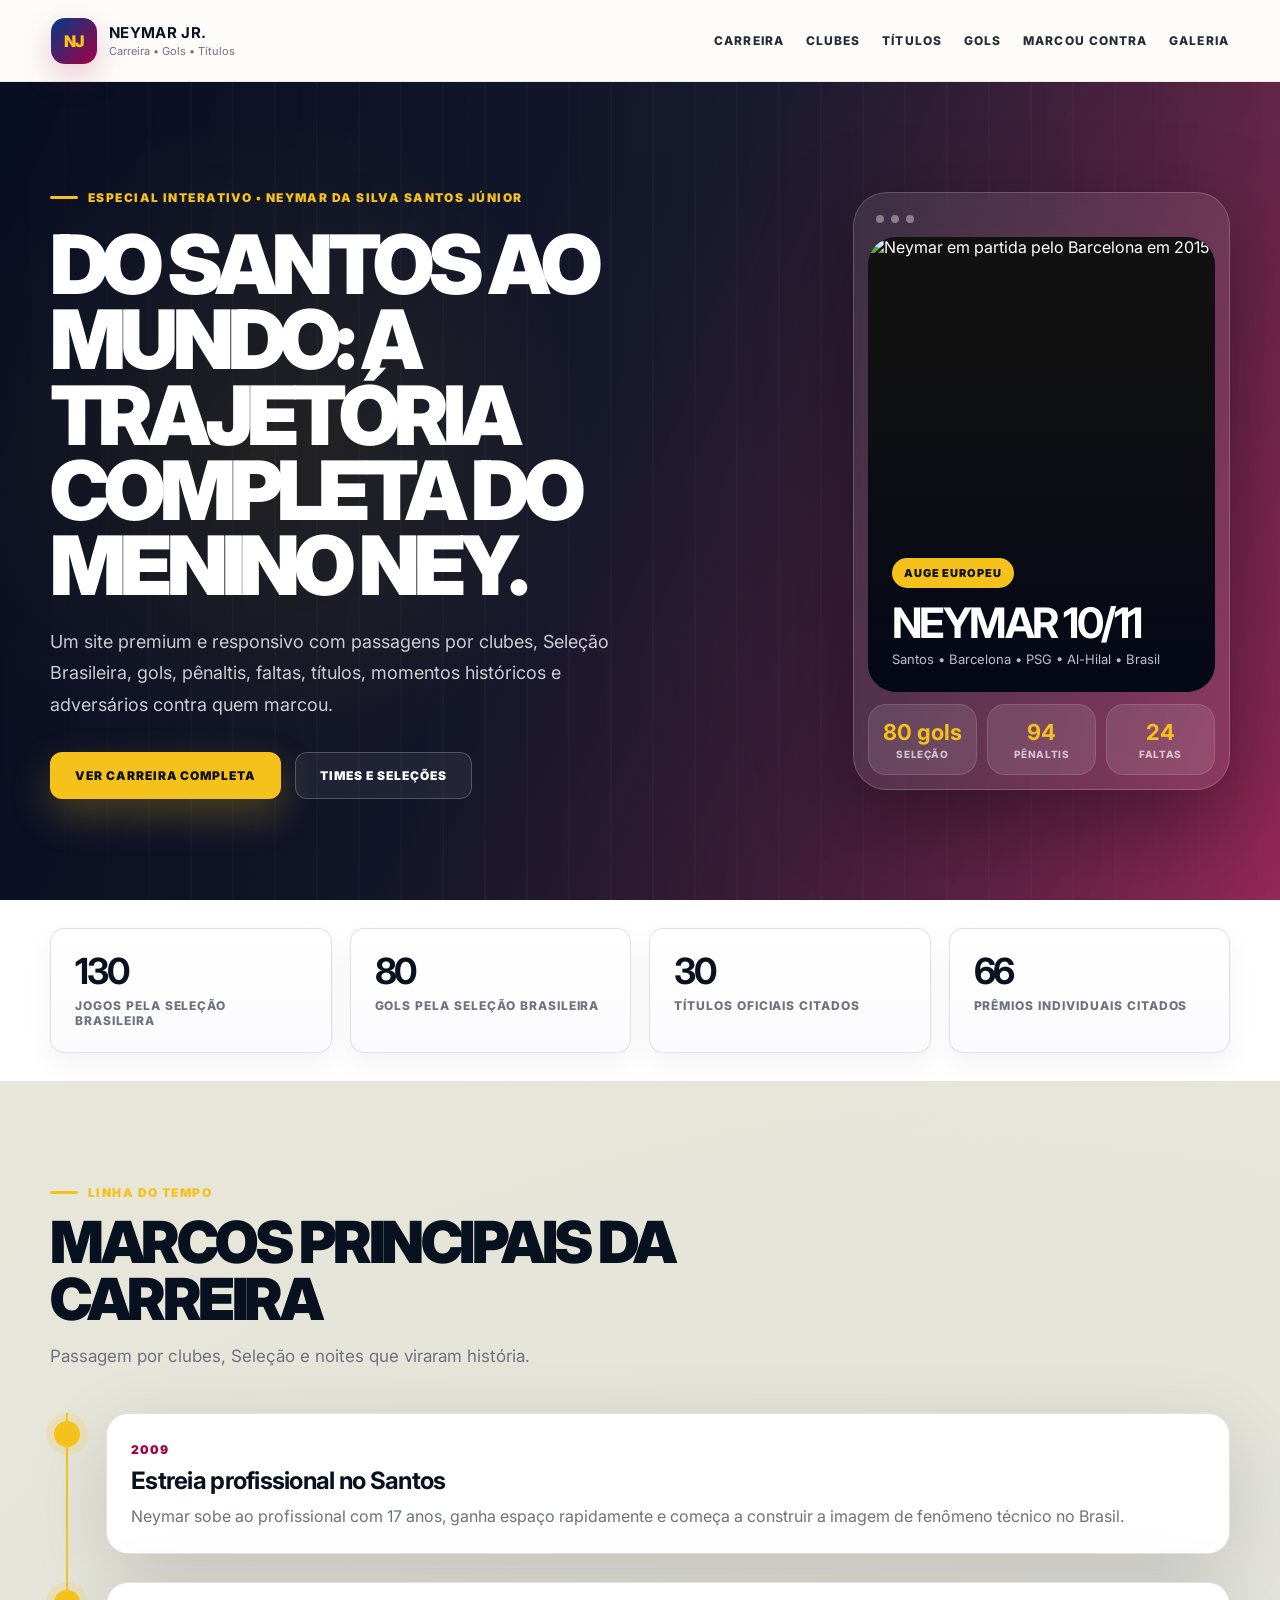
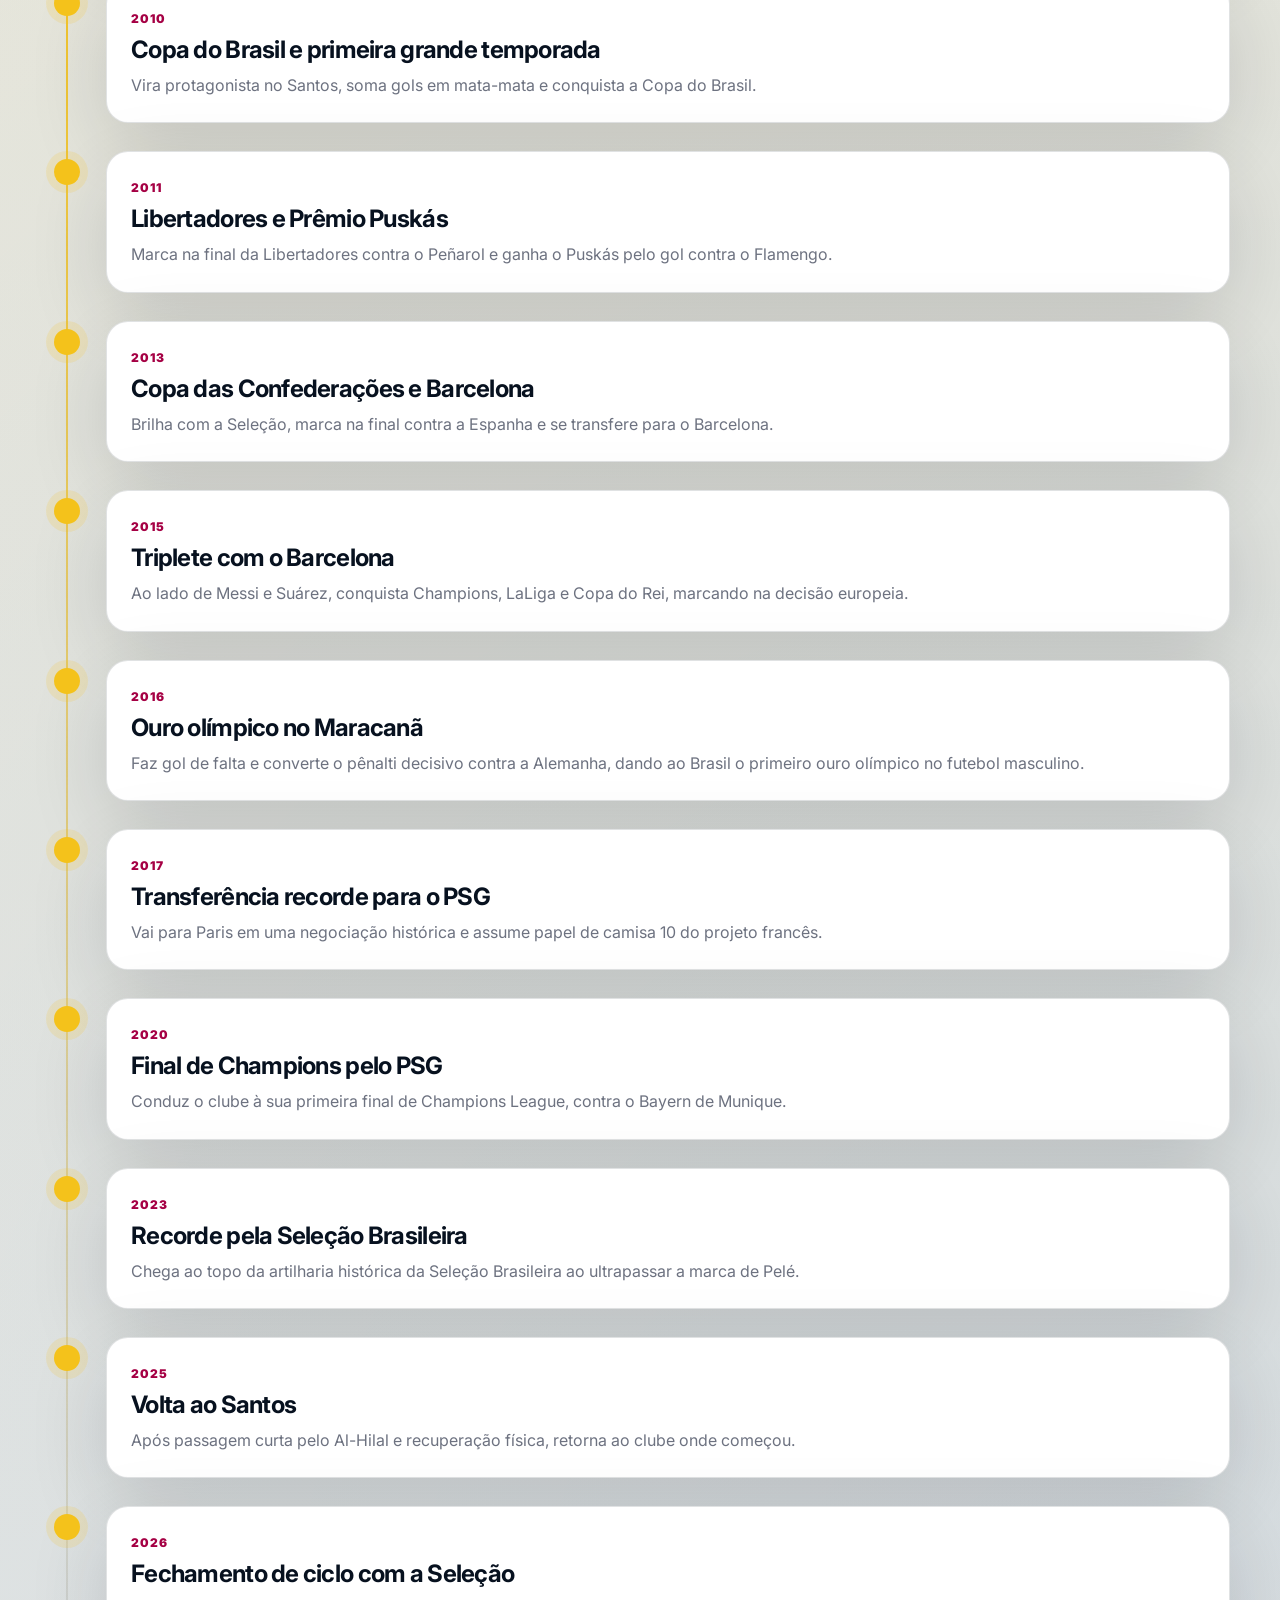
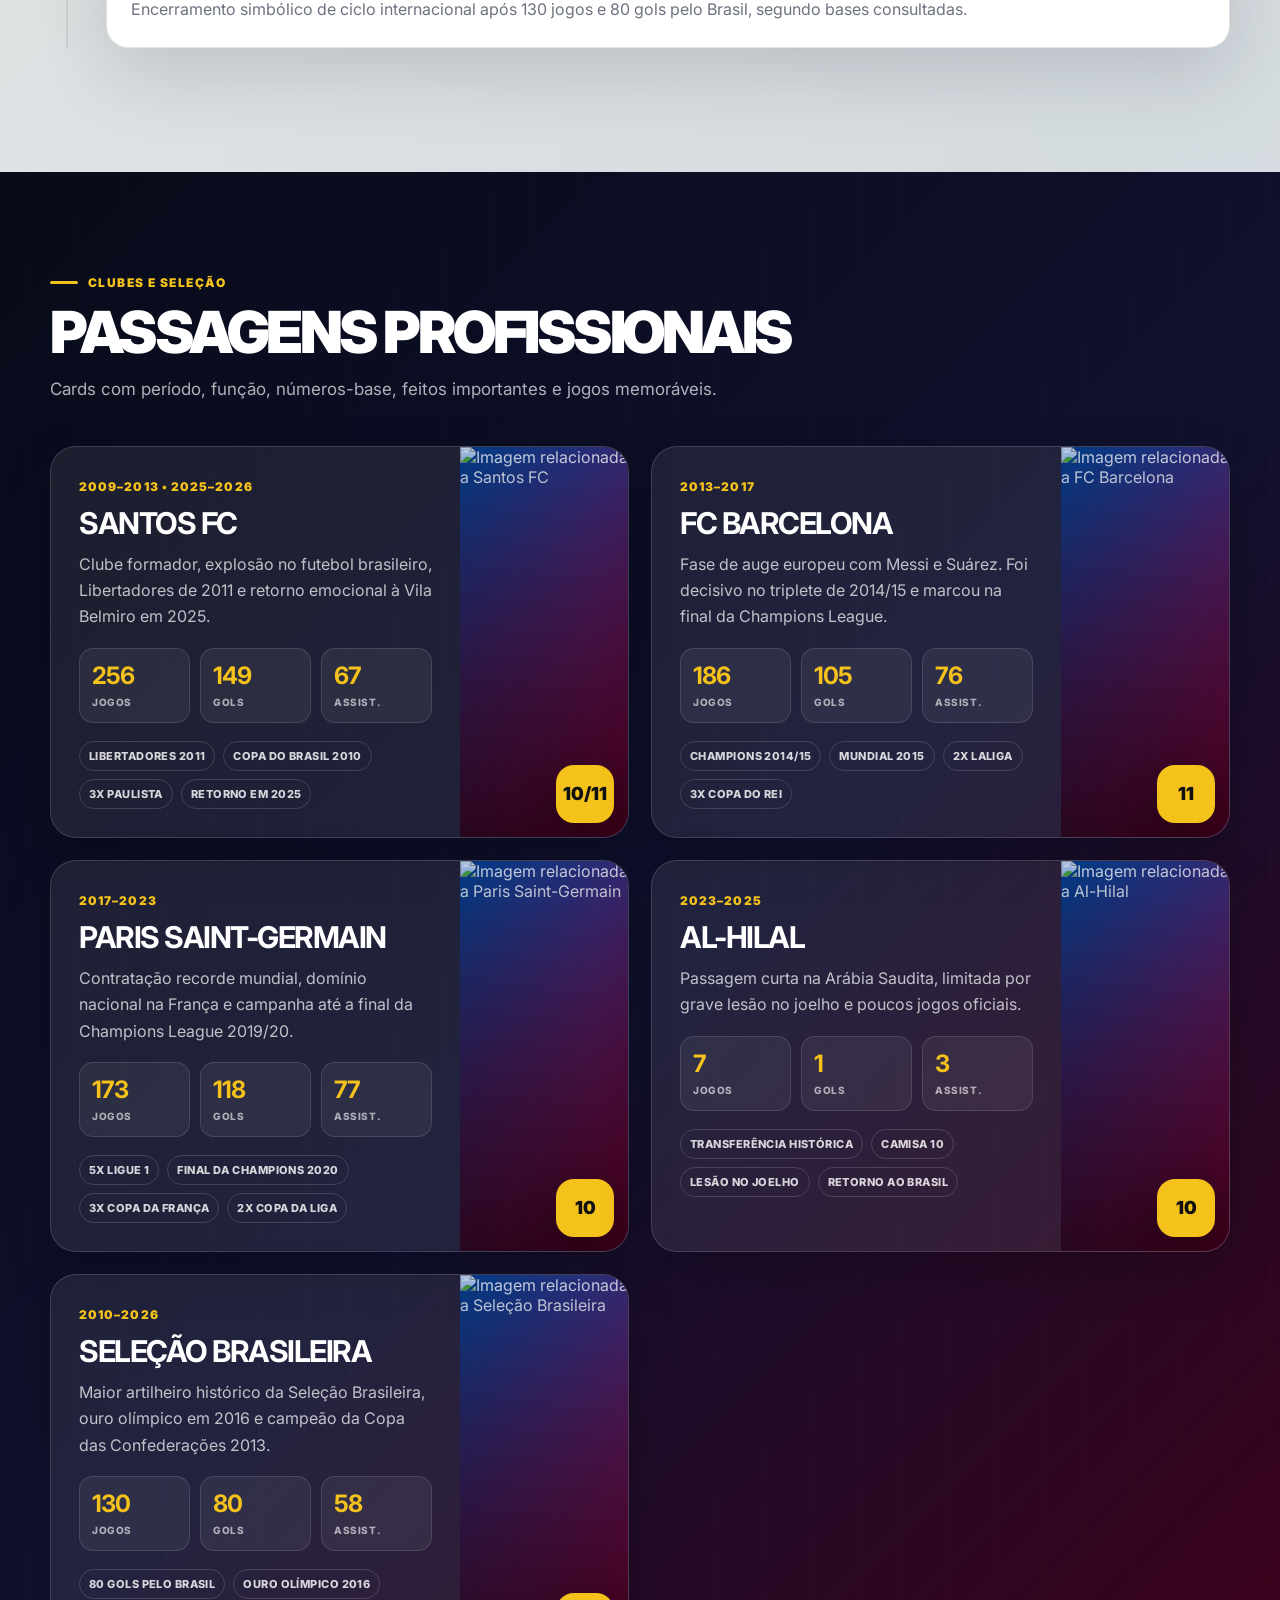
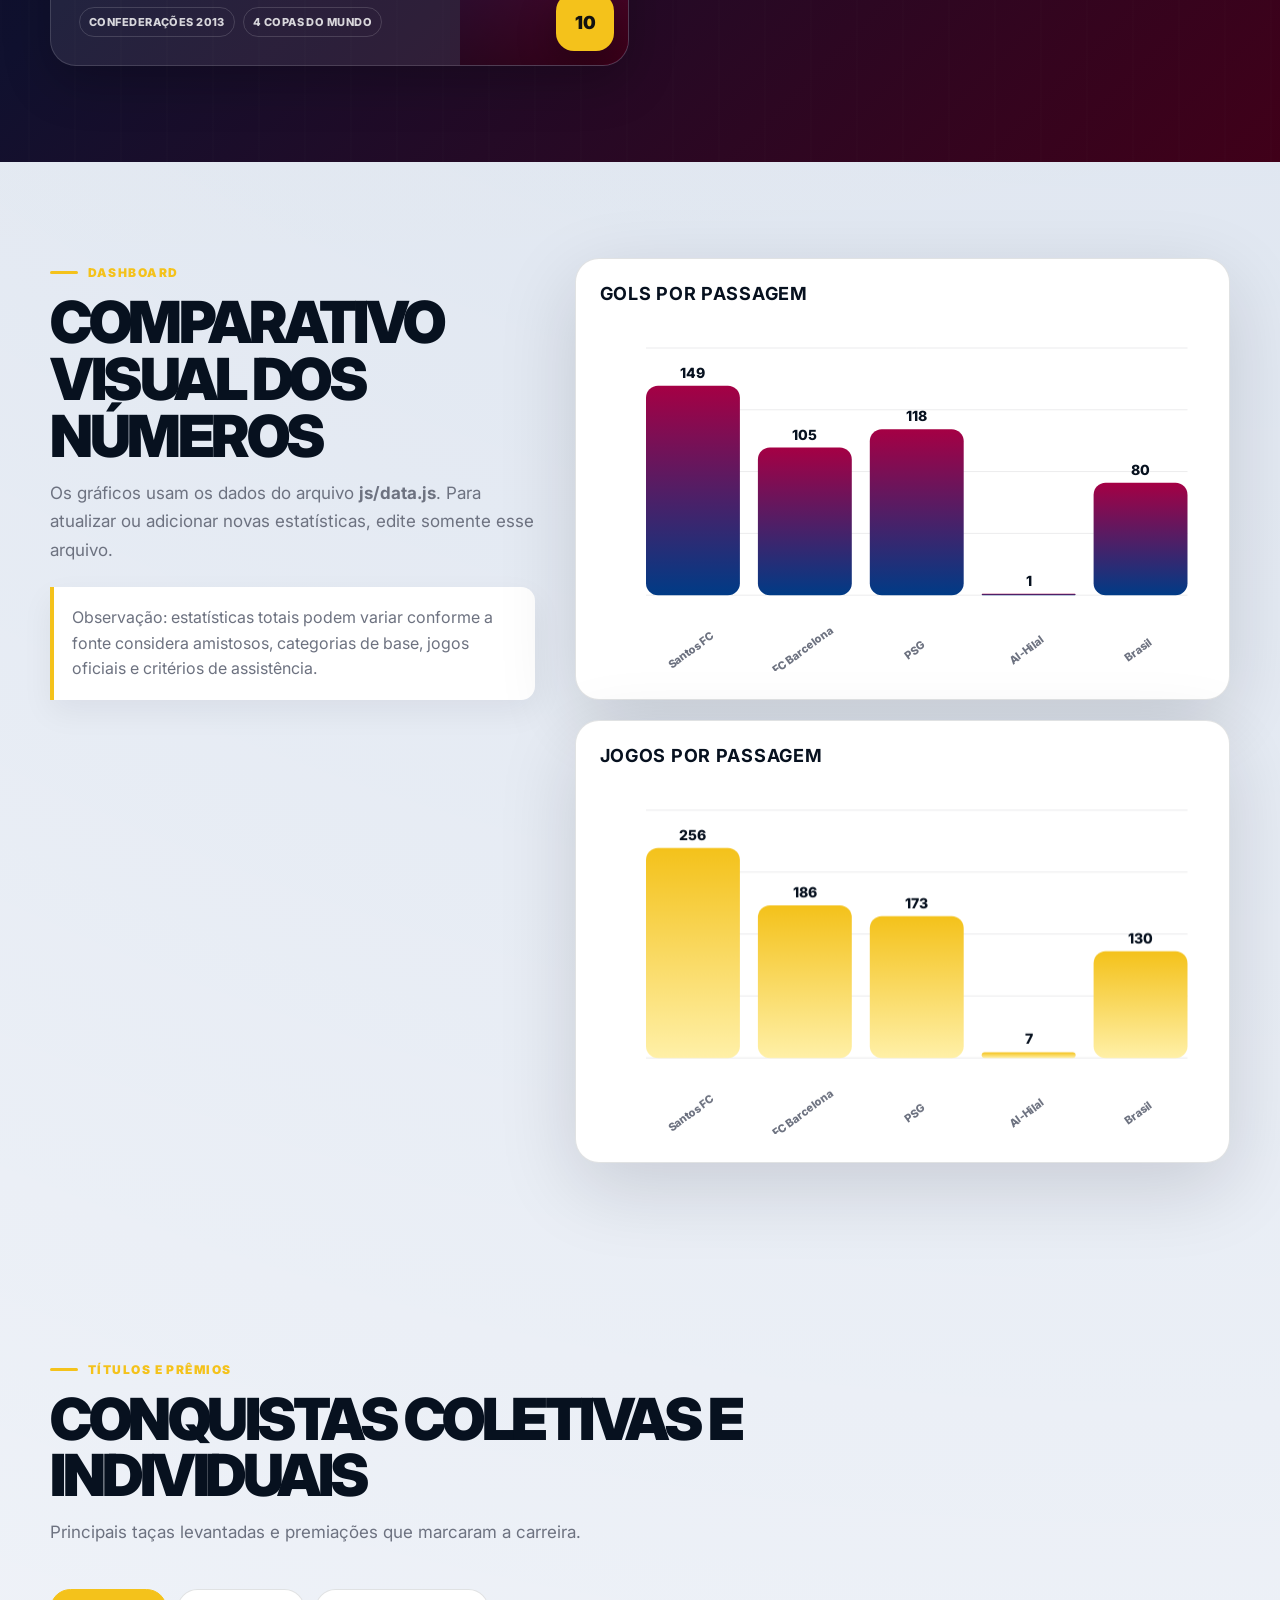
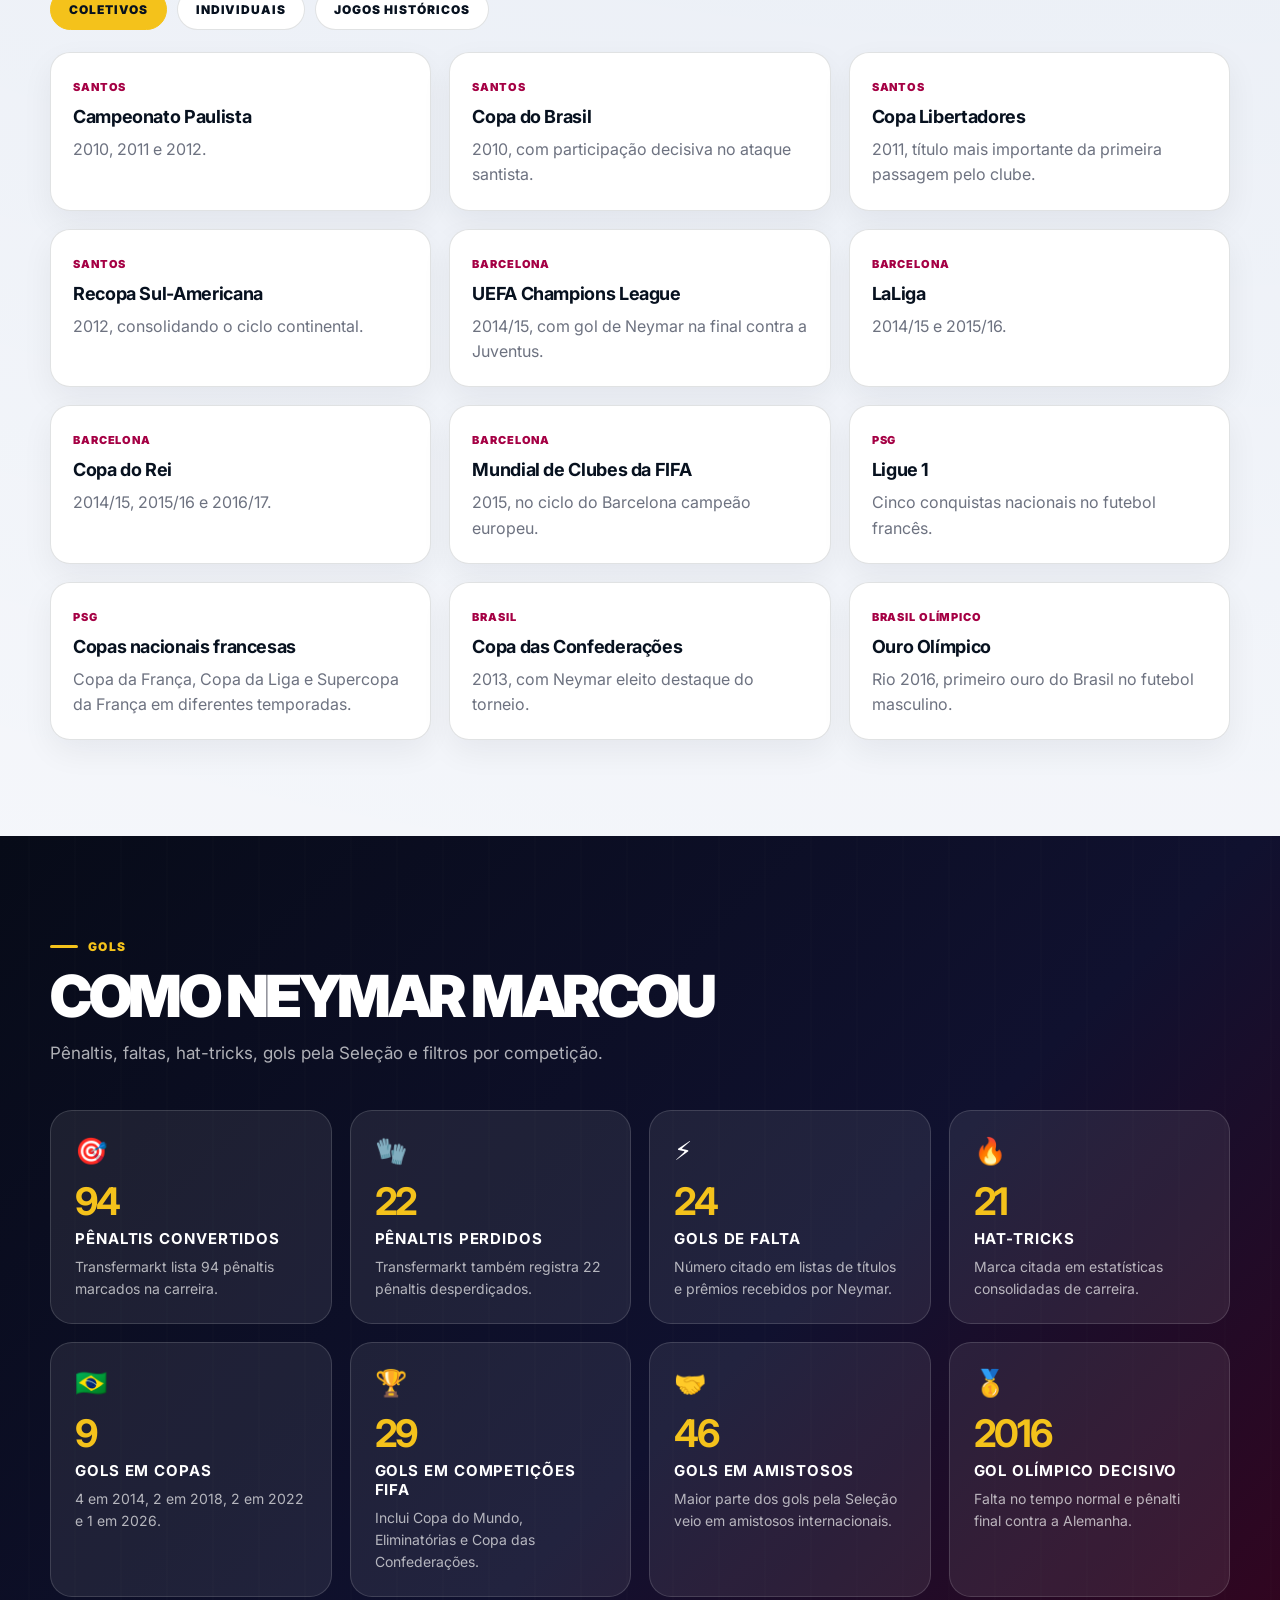
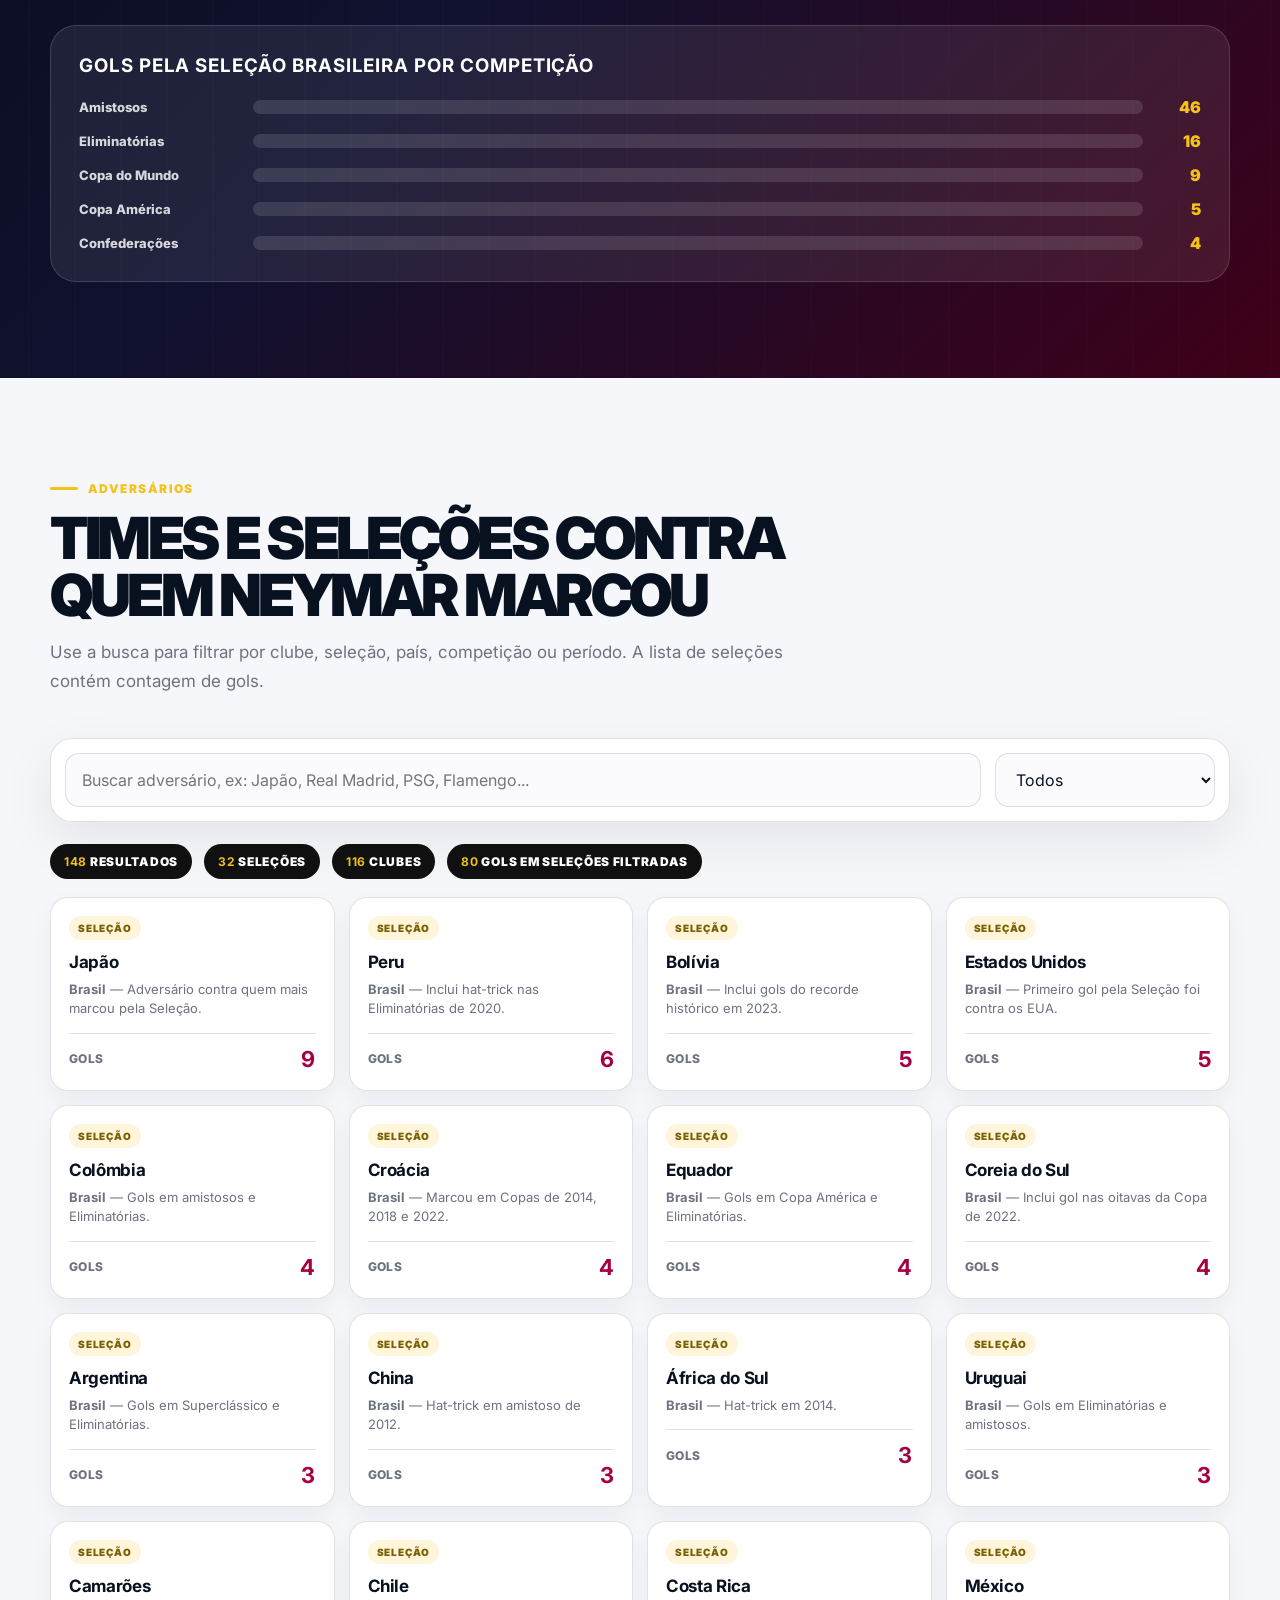
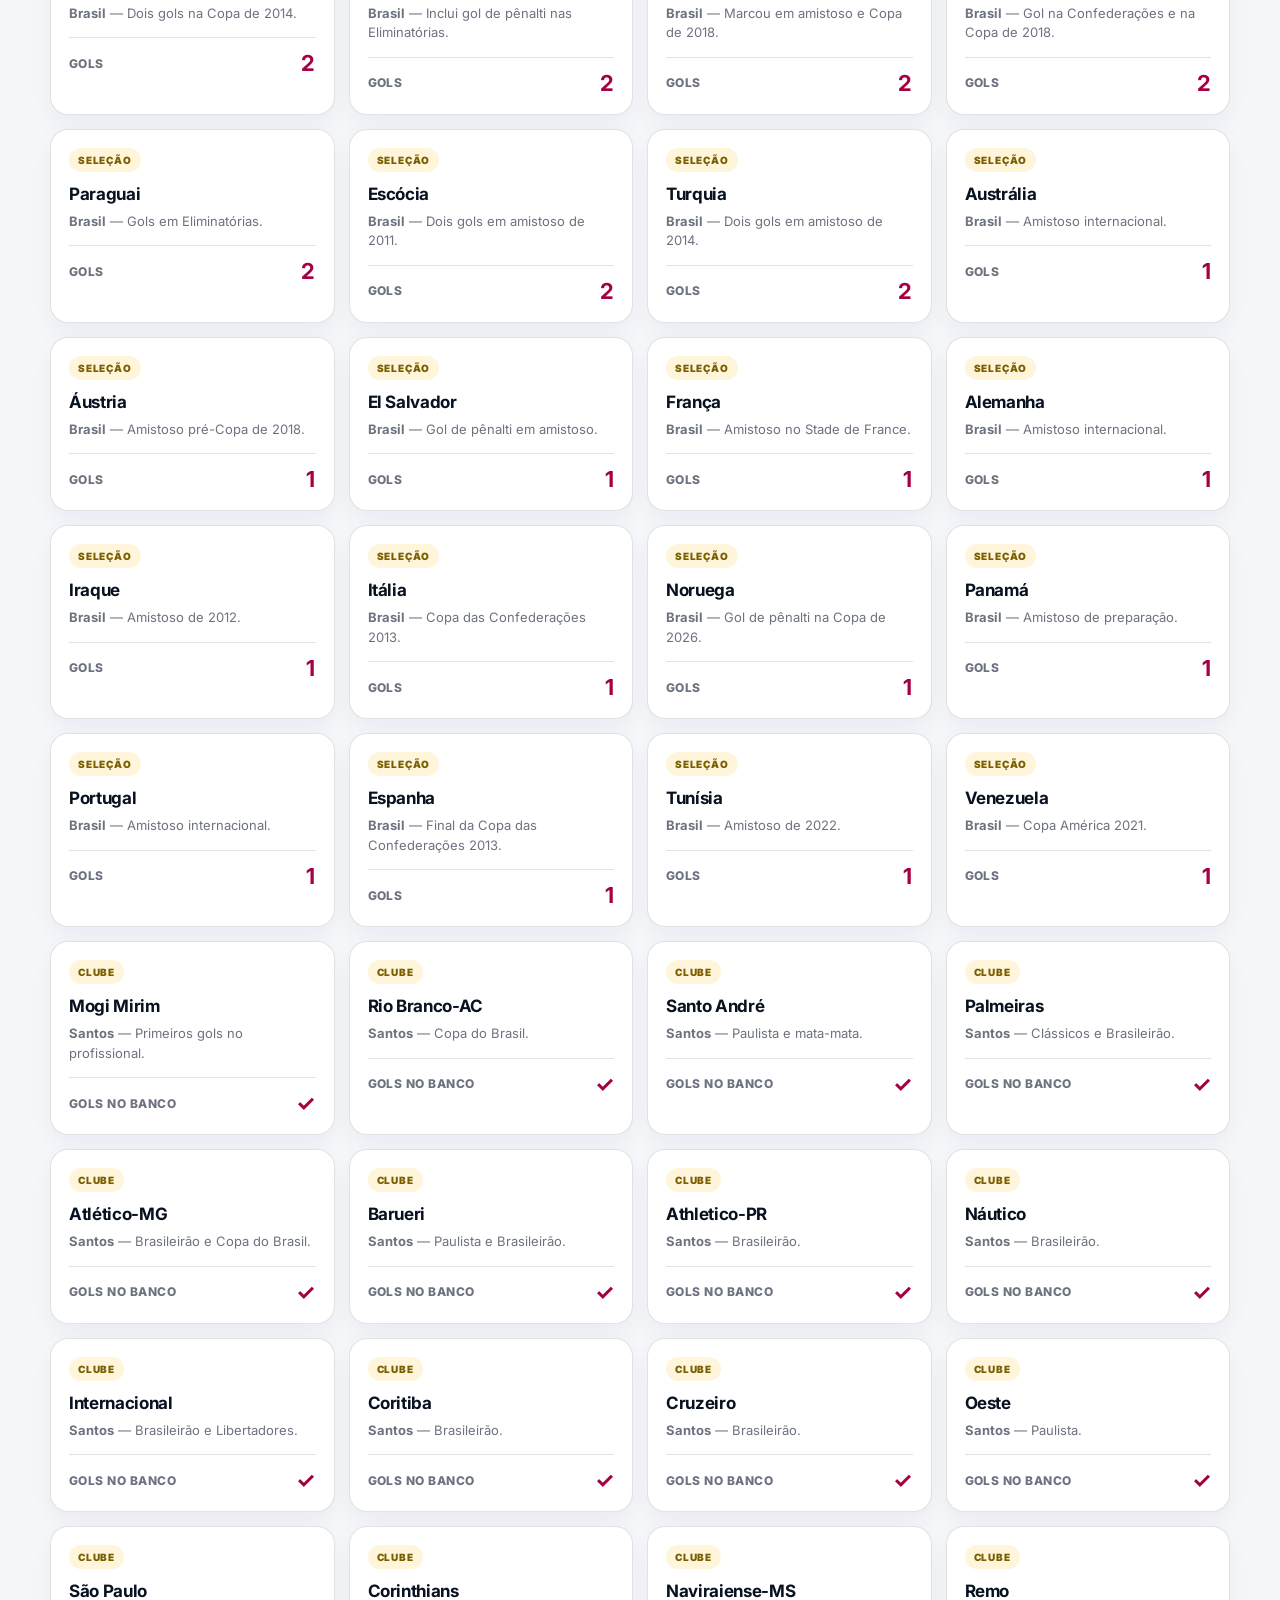
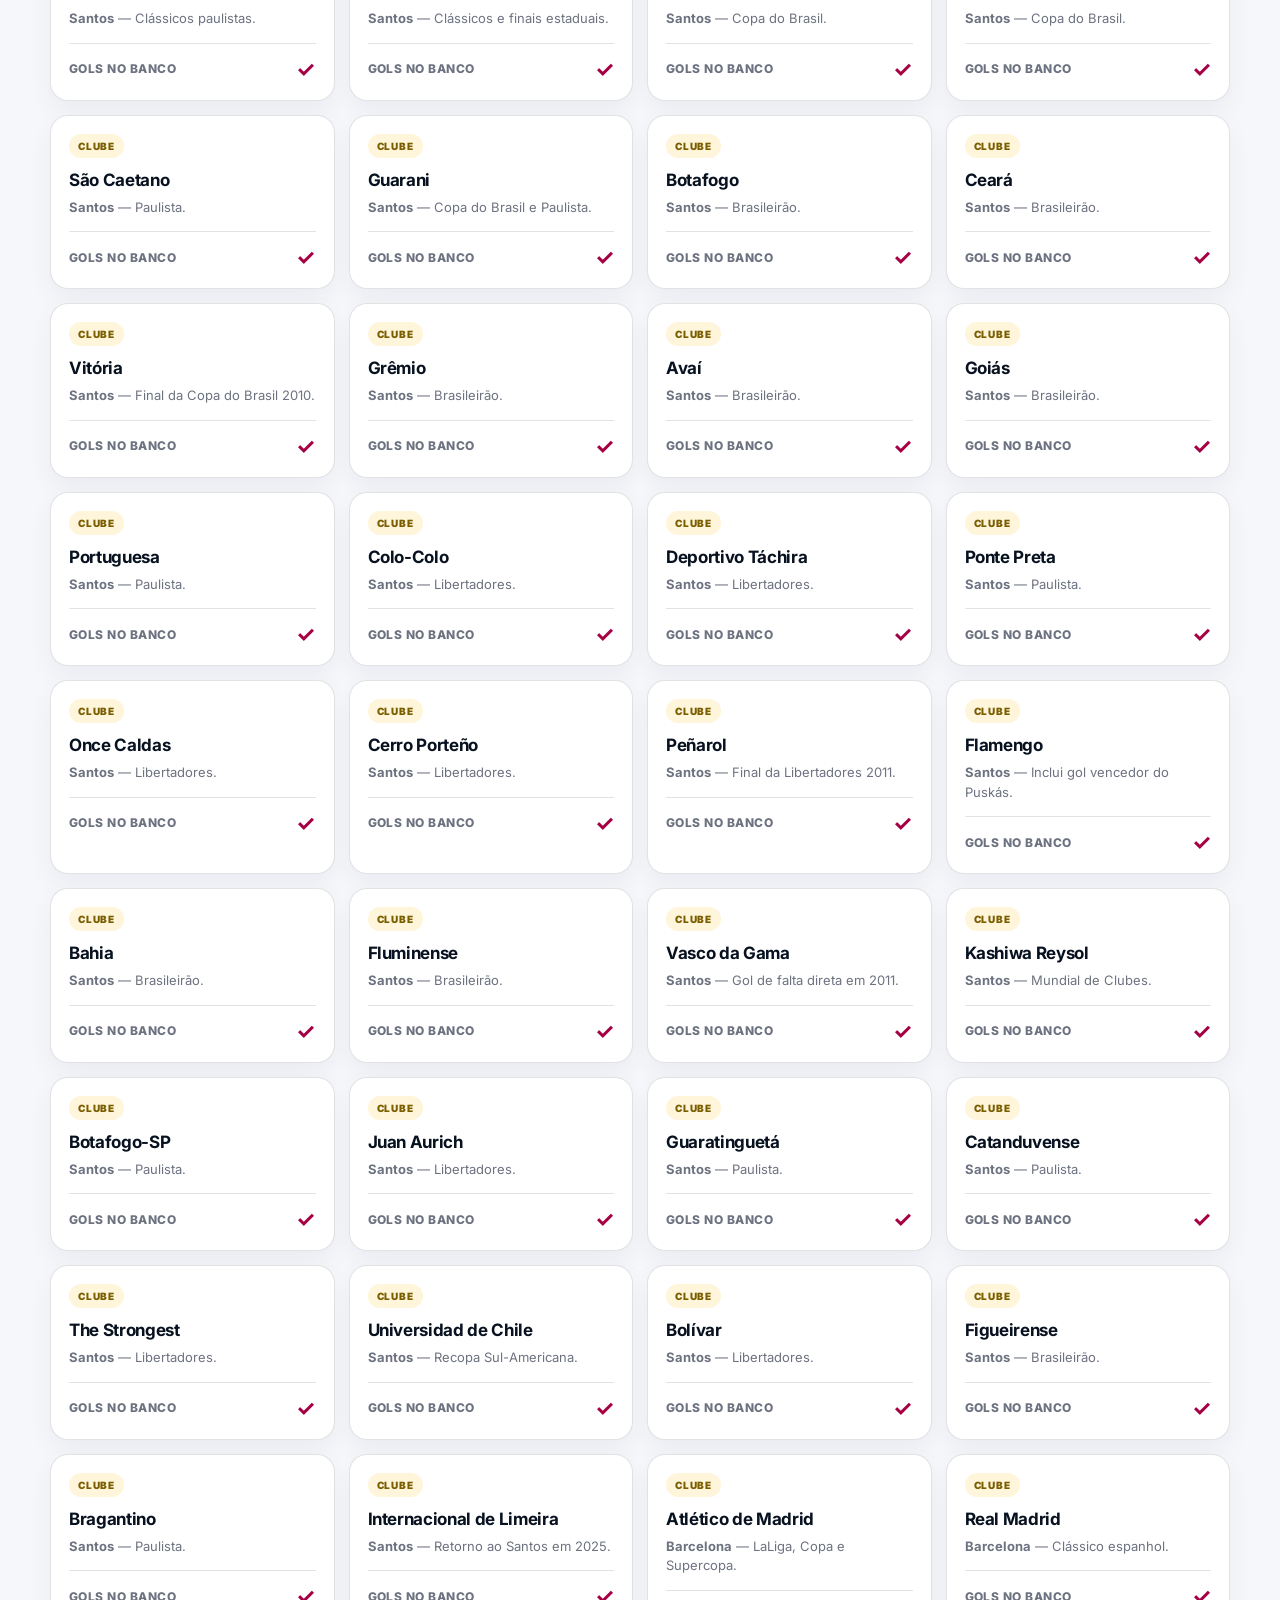
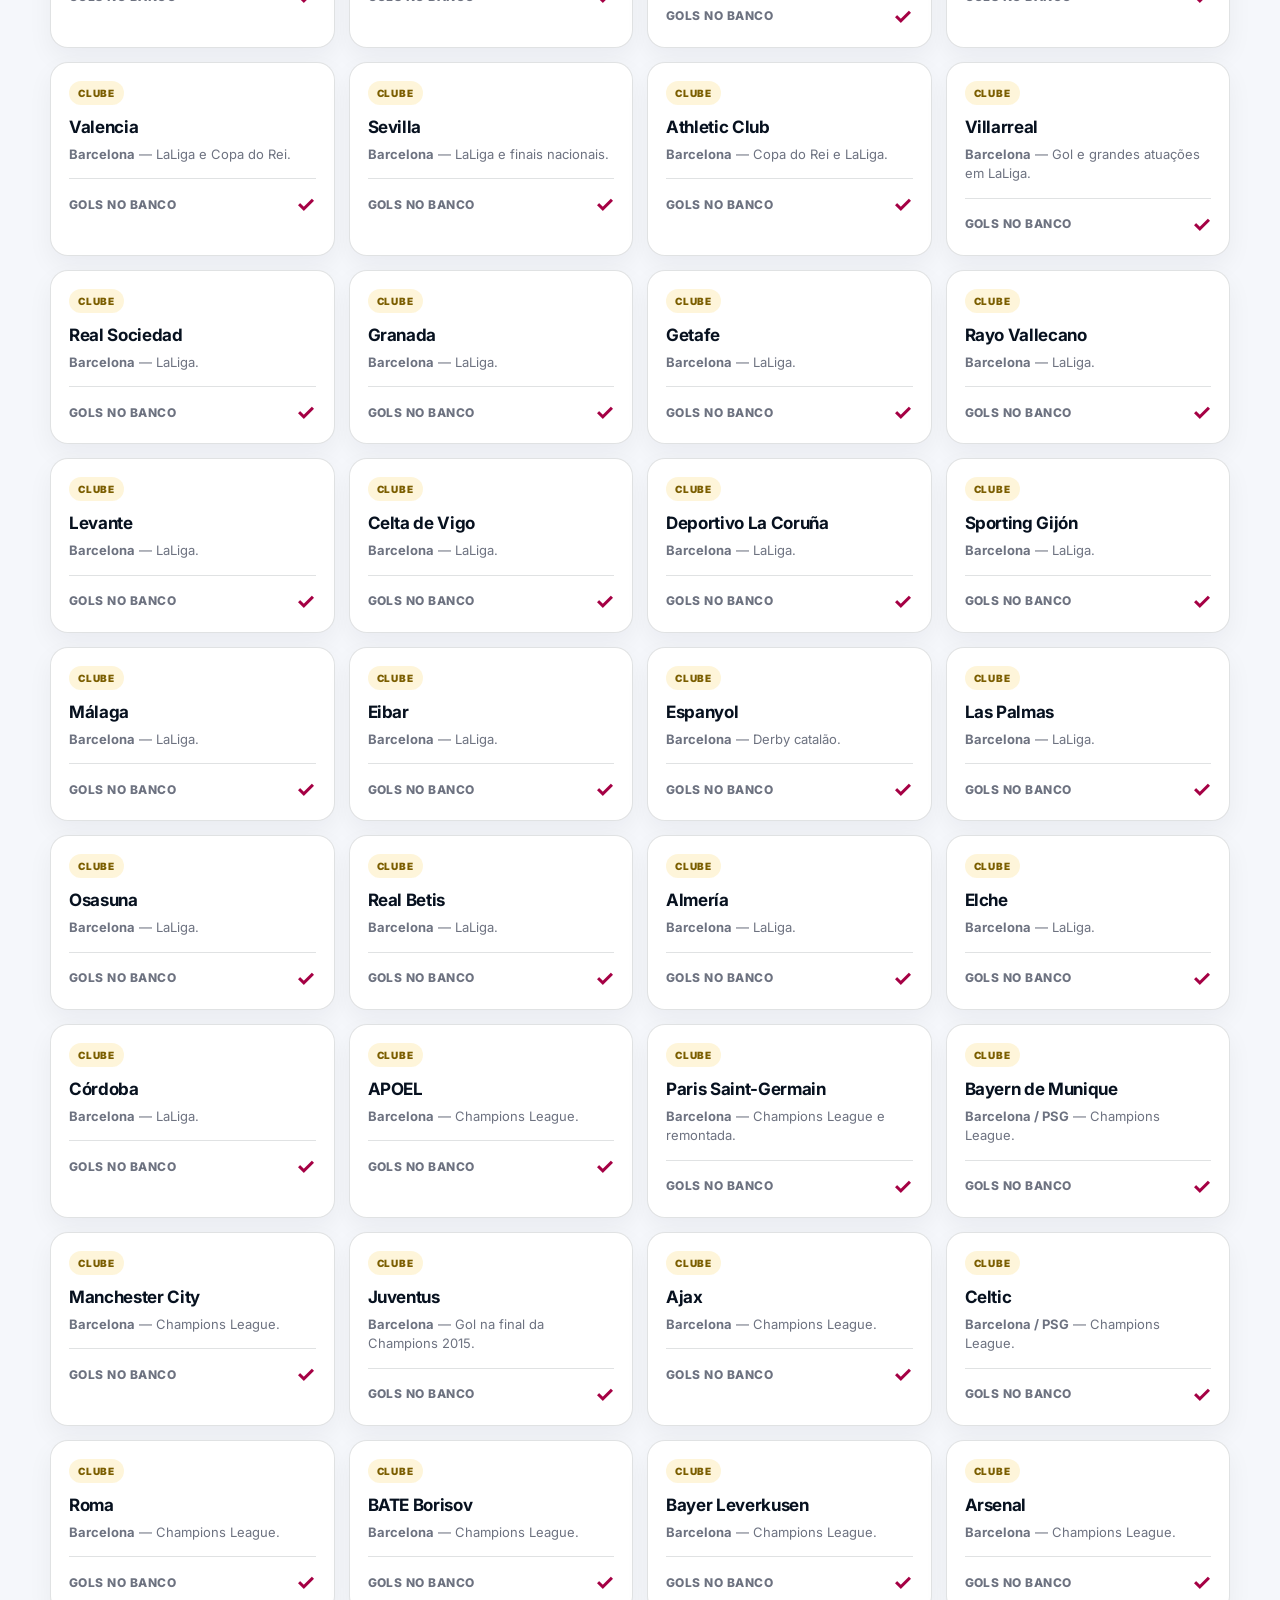
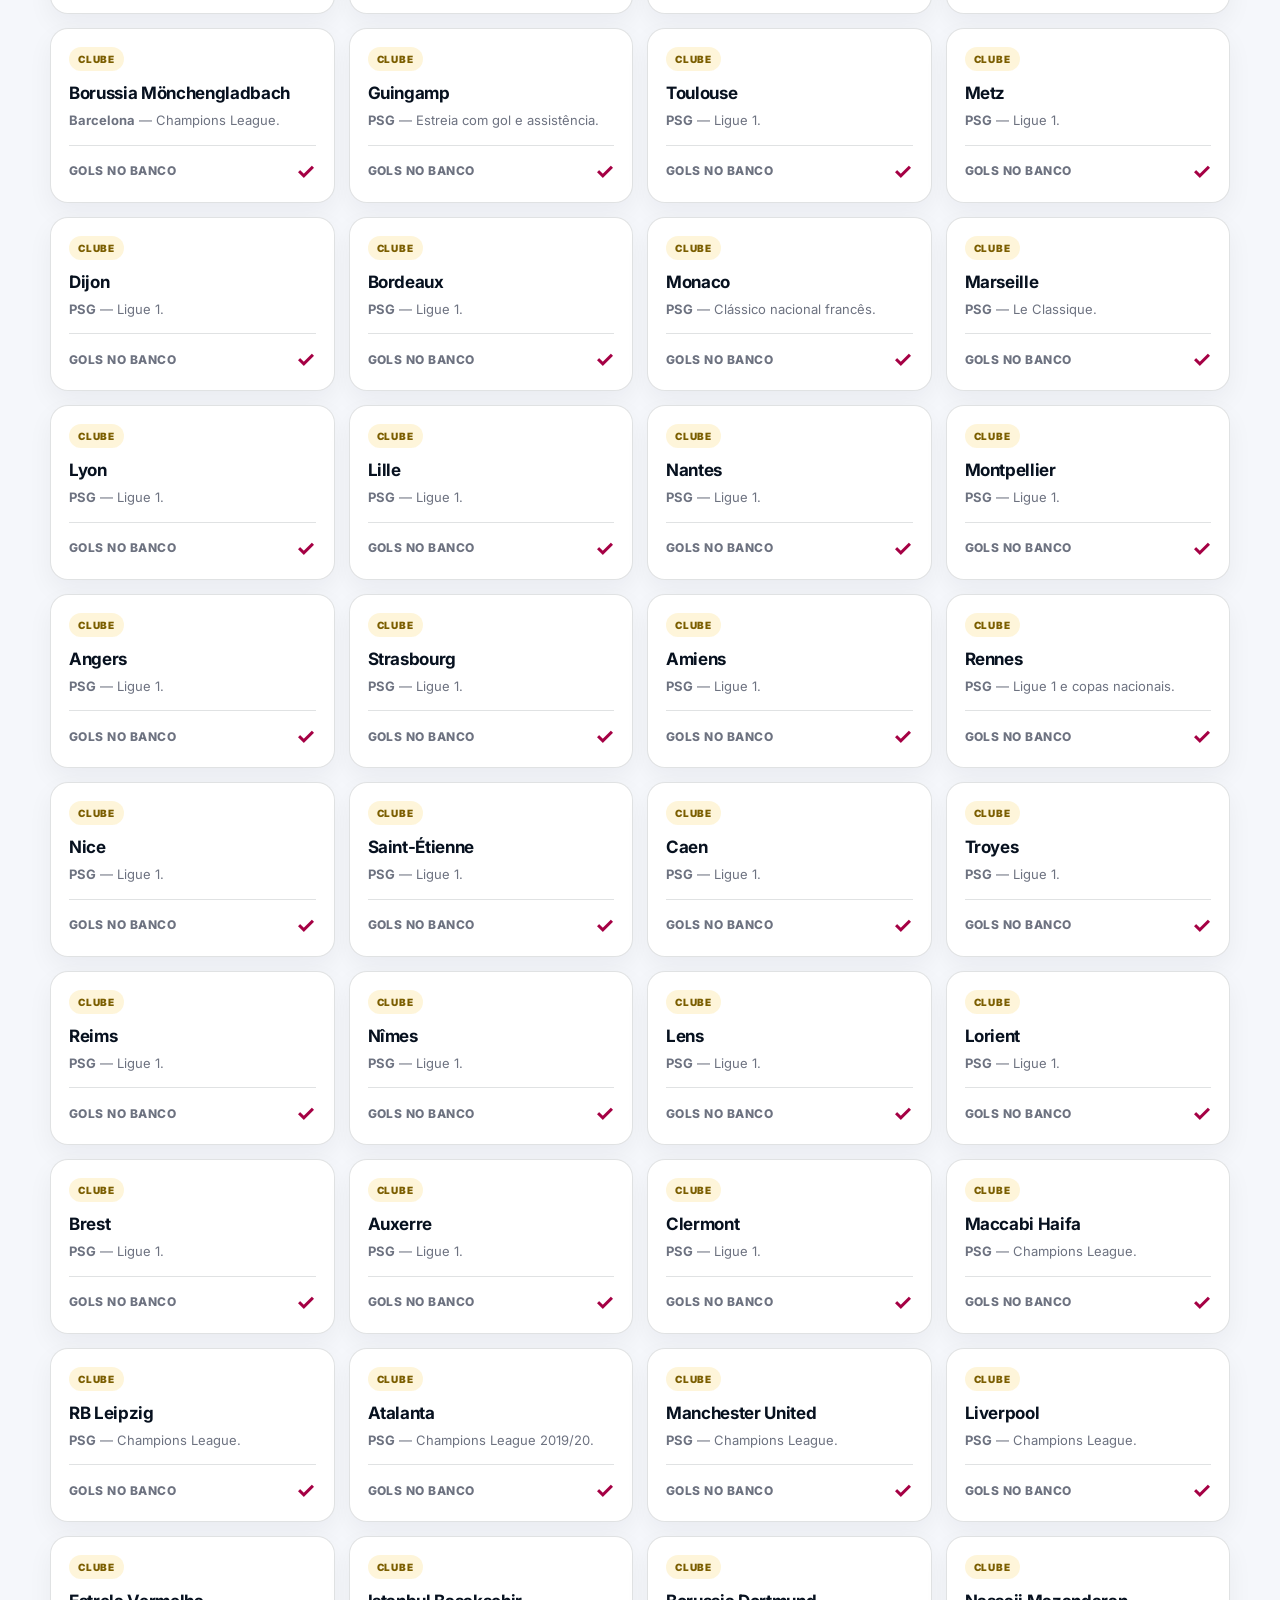
==== commit 9439b403: "Part 2 Neymar" ====
--- a/index.html
+++ b/index.html
@@ -3,127 +3,237 @@
 <head>
   <meta charset="UTF-8" />
   <meta name="viewport" content="width=device-width, initial-scale=1.0" />
-  <title>Barça Legends | Dados</title>
+  <meta name="description" content="Site especial de Neymar Jr: clubes, Seleção Brasileira, títulos, gols, pênaltis, faltas, marcos e adversários." />
+  <title>Neymar Jr. | Carreira Completa</title>
   <link rel="preconnect" href="https://fonts.googleapis.com">
   <link rel="preconnect" href="https://fonts.gstatic.com" crossorigin>
-  <link href="https://fonts.googleapis.com/css2?family=Rajdhani:wght@500;600;700&family=Inter:wght@400;500;700;800&display=swap" rel="stylesheet">
-  <link rel="stylesheet" href="styles.css" />
+  <link href="https://fonts.googleapis.com/css2?family=Inter:wght@400;500;600;700;800;900&display=swap" rel="stylesheet">
+  <link rel="stylesheet" href="css/style.css" />
 </head>
 <body>
-  <div class="page-bg"></div>
-
-  <header class="site-header">
-    <a class="brand" href="index.html" aria-label="Página inicial">
-      <span class="brand-badge">FCB</span>
+  <div class="cursor-glow" aria-hidden="true"></div>
+
+  <header class="site-header" id="topo">
+    <a href="#topo" class="brand" aria-label="Voltar ao início">
+      <span class="brand-mark">NJ</span>
       <span>
-        <strong>Barça Legends</strong>
-        <small>Neymar • Messi • Comparativos</small>
+        <strong>Neymar Jr.</strong>
+        <small>Carreira • Gols • Títulos</small>
       </span>
     </a>
 
-    <nav class="nav-links" aria-label="Menu principal">
-      <a class="active" href="index.html">Dados</a>
-      <a href="dashboard.html">Dashboard</a>
+    <button class="menu-toggle" aria-label="Abrir menu" aria-expanded="false">
+      <span></span><span></span><span></span>
+    </button>
+
+    <nav class="main-nav" aria-label="Menu principal">
+      <a href="#carreira">Carreira</a>
+      <a href="#clubes">Clubes</a>
+      <a href="#titulos">Títulos</a>
+      <a href="#gols">Gols</a>
+      <a href="#marcou-contra">Marcou contra</a>
+      <a href="#galeria">Galeria</a>
     </nav>
   </header>
 
   <main>
-    <section class="hero-grid section-pad">
-      <div class="phone-card intro-phone reveal-card">
-        <div class="phone-image-overlay"></div>
-        <div class="barca-shield large-shield">
-          <span>FCB</span>
-        </div>
-        <p class="eyebrow">Bem-vindo ao universo blaugrana</p>
-        <h1>Detalhes da era Neymar e Messi no Barcelona</h1>
-        <p class="hero-copy">
-          Dados, marcos, gols e títulos em uma interface com aparência de app esportivo, inspirada no estilo azul-grená da imagem enviada.
-        </p>
-        <a class="primary-btn" href="#players-data">Ver jogadores</a>
-      </div>
-
-      <div class="phone-card match-phone reveal-card delay-1" aria-label="Card estilo aplicativo de futebol">
-        <div class="phone-top">
-          <span class="hamburger" aria-hidden="true"></span>
-          <div class="mini-brand">
-            <span class="mini-shield">FCB</span>
-            <b>FC Barcelona</b>
-          </div>
-        </div>
-
-        <div class="match-hero">
-          <p class="competition">La Liga • Champions • Copa</p>
-          <span class="stadium">Camp Nou</span>
-          <h2>NEYMAR 11<br><em>&</em> MESSI 10</h2>
-
-          <div class="versus-card">
-            <article>
-              <span class="player-orb red">11</span>
-              <strong>Neymar</strong>
-              <small>105 gols pelo Barça</small>
-            </article>
-            <span class="game-time">MSN ERA</span>
-            <article>
-              <span class="player-orb blue">10</span>
-              <strong>Messi</strong>
-              <small>672 gols pelo Barça</small>
-            </article>
-          </div>
-
-          <a class="ticket-btn" href="dashboard.html">Abrir Dashboard</a>
-        </div>
-
-        <div class="schedule-panel">
-          <h3>Marcos em destaque</h3>
-          <div class="schedule-item">
-            <span>2014/15</span>
-            <b>Triplete histórico</b>
-            <small>La Liga + Copa do Rei + Champions</small>
-          </div>
-          <div class="schedule-item">
-            <span>2016/17</span>
-            <b>Remontada no Camp Nou</b>
-            <small>Neymar foi decisivo contra o PSG</small>
-          </div>
-        </div>
-      </div>
-    </section>
-
-    <section class="section-pad compact-top">
-      <div class="section-title">
-        <p class="eyebrow">Dados editáveis</p>
-        <h2>Resumo dos jogadores</h2>
-        <p>Os números ficam no arquivo <code>data.js</code>. Para colocar novos atletas depois, basta copiar um bloco de jogador e alterar os dados.</p>
-      </div>
-      <div id="players-data" class="players-grid"></div>
-    </section>
-
-    <section class="section-pad split-section">
-      <div class="glass-panel">
-        <p class="eyebrow">MSN</p>
-        <h2>Messi, Suárez e Neymar</h2>
-        <p>
-          O trio MSN juntou velocidade, drible, finalização e visão de jogo. No site, Neymar e Messi recebem destaque na página de dados e no dashboard comparativo.
-        </p>
-        <div class="stat-strip">
-          <span><b>2014–2017</b><small>período marcante</small></span>
-          <span><b>364</b><small>gols do trio</small></span>
-          <span><b>Camp Nou</b><small>palco principal</small></span>
-        </div>
-      </div>
-
-      <div class="timeline-panel">
-        <h3>Linha do tempo</h3>
-        <div id="timeline-list"></div>
+    <section class="hero section-pad">
+      <div class="hero-bg-lines" aria-hidden="true"></div>
+      <div class="hero-content container">
+        <div class="hero-copy reveal">
+          <span class="eyebrow">Especial interativo • Neymar da Silva Santos Júnior</span>
+          <h1>Do Santos ao mundo: a trajetória completa do Menino Ney.</h1>
+          <p>
+            Um site premium e responsivo com passagens por clubes, Seleção Brasileira,
+            gols, pênaltis, faltas, títulos, momentos históricos e adversários contra quem marcou.
+          </p>
+          <div class="hero-actions">
+            <a class="btn primary" href="#carreira">Ver carreira completa</a>
+            <a class="btn ghost" href="#marcou-contra">Times e seleções</a>
+          </div>
+        </div>
+
+        <aside class="hero-card reveal" aria-label="Resumo da carreira de Neymar">
+          <div class="phone-top">
+            <span></span><span></span><span></span>
+          </div>
+          <div class="player-poster">
+            <img src="https://commons.wikimedia.org/wiki/Special:Redirect/file/Neymar_-_FC_Barcelona_-_2015.jpg" alt="Neymar em partida pelo Barcelona em 2015" />
+            <div class="poster-gradient"></div>
+            <div class="poster-info">
+              <span class="tag">Auge europeu</span>
+              <h2>Neymar 10/11</h2>
+              <p>Santos • Barcelona • PSG • Al-Hilal • Brasil</p>
+            </div>
+          </div>
+          <div class="quick-stats" id="heroStats"></div>
+        </aside>
+      </div>
+    </section>
+
+    <section class="strip-stats" aria-label="Números principais">
+      <div class="container stat-grid" id="topNumbers"></div>
+    </section>
+
+    <section class="section-pad" id="carreira">
+      <div class="container">
+        <div class="section-title reveal">
+          <span class="eyebrow">Linha do tempo</span>
+          <h2>Marcos principais da carreira</h2>
+          <p>Passagem por clubes, Seleção e noites que viraram história.</p>
+        </div>
+        <div class="timeline" id="timeline"></div>
+      </div>
+    </section>
+
+    <section class="section-pad dark-section" id="clubes">
+      <div class="container">
+        <div class="section-title reveal">
+          <span class="eyebrow">Clubes e seleção</span>
+          <h2>Passagens profissionais</h2>
+          <p>Cards com período, função, números-base, feitos importantes e jogos memoráveis.</p>
+        </div>
+        <div class="club-grid" id="clubCards"></div>
+      </div>
+    </section>
+
+    <section class="section-pad" id="dashboard">
+      <div class="container dashboard-grid">
+        <div class="section-title reveal dashboard-copy">
+          <span class="eyebrow">Dashboard</span>
+          <h2>Comparativo visual dos números</h2>
+          <p>
+            Os gráficos usam os dados do arquivo <strong>js/data.js</strong>. Para atualizar ou adicionar novas estatísticas,
+            edite somente esse arquivo.
+          </p>
+          <div class="mini-note">
+            Observação: estatísticas totais podem variar conforme a fonte considera amistosos, categorias de base,
+            jogos oficiais e critérios de assistência.
+          </div>
+        </div>
+        <div class="charts-panel reveal">
+          <div class="chart-card">
+            <h3>Gols por passagem</h3>
+            <canvas id="goalsChart" width="540" height="320"></canvas>
+          </div>
+          <div class="chart-card">
+            <h3>Jogos por passagem</h3>
+            <canvas id="appsChart" width="540" height="320"></canvas>
+          </div>
+        </div>
+      </div>
+    </section>
+
+    <section class="section-pad" id="titulos">
+      <div class="container">
+        <div class="section-title reveal">
+          <span class="eyebrow">Títulos e prêmios</span>
+          <h2>Conquistas coletivas e individuais</h2>
+          <p>Principais taças levantadas e premiações que marcaram a carreira.</p>
+        </div>
+        <div class="tabs reveal" role="tablist" aria-label="Títulos de Neymar">
+          <button class="tab active" data-tab="coletivos" role="tab" aria-selected="true">Coletivos</button>
+          <button class="tab" data-tab="individuais" role="tab" aria-selected="false">Individuais</button>
+          <button class="tab" data-tab="jogos" role="tab" aria-selected="false">Jogos históricos</button>
+        </div>
+        <div class="tab-panel active" id="coletivos"></div>
+        <div class="tab-panel" id="individuais"></div>
+        <div class="tab-panel" id="jogos"></div>
+      </div>
+    </section>
+
+    <section class="section-pad dark-section" id="gols">
+      <div class="container goals-layout">
+        <div class="section-title reveal">
+          <span class="eyebrow">Gols</span>
+          <h2>Como Neymar marcou</h2>
+          <p>Pênaltis, faltas, hat-tricks, gols pela Seleção e filtros por competição.</p>
+        </div>
+        <div class="goal-type-grid" id="goalTypeCards"></div>
+        <div class="competition-panel reveal">
+          <h3>Gols pela Seleção Brasileira por competição</h3>
+          <div id="competitionBars" class="bars"></div>
+        </div>
+      </div>
+    </section>
+
+    <section class="section-pad" id="marcou-contra">
+      <div class="container">
+        <div class="section-title reveal">
+          <span class="eyebrow">Adversários</span>
+          <h2>Times e seleções contra quem Neymar marcou</h2>
+          <p>
+            Use a busca para filtrar por clube, seleção, país, competição ou período. A lista de seleções contém contagem de gols.
+          </p>
+        </div>
+
+        <div class="filter-panel reveal">
+          <input type="search" id="opponentSearch" placeholder="Buscar adversário, ex: Japão, Real Madrid, PSG, Flamengo..." aria-label="Buscar adversário" />
+          <select id="opponentType" aria-label="Filtrar tipo de adversário">
+            <option value="all">Todos</option>
+            <option value="Seleção">Seleções</option>
+            <option value="Clube">Clubes</option>
+          </select>
+        </div>
+
+        <div class="opponent-summary" id="opponentSummary"></div>
+        <div class="opponent-grid" id="opponentGrid"></div>
+      </div>
+    </section>
+
+    <section class="section-pad" id="galeria">
+      <div class="container">
+        <div class="section-title reveal">
+          <span class="eyebrow">Galeria</span>
+          <h2>Momentos de auge e títulos</h2>
+          <p>Imagens de referência com créditos no README e links de fonte no rodapé do site.</p>
+        </div>
+        <div class="gallery-grid" id="galleryGrid"></div>
+      </div>
+    </section>
+
+    <section class="section-pad sources" id="fontes">
+      <div class="container">
+        <div class="section-title reveal">
+          <span class="eyebrow">Fontes</span>
+          <h2>Base de dados e observações</h2>
+          <p>
+            Este projeto é estático e editável. Os dados estão em <strong>js/data.js</strong>. Para manter o site atualizado,
+            revise periodicamente as fontes indicadas abaixo.
+          </p>
+        </div>
+        <div class="source-grid" id="sourceGrid"></div>
       </div>
     </section>
   </main>
 
-  <footer class="site-footer">
-    <p>Projeto em HTML, CSS e JavaScript puro. Layout responsivo para GitHub Pages.</p>
+  <footer class="footer">
+    <div class="container footer-grid">
+      <div>
+        <a href="#topo" class="brand footer-brand">
+          <span class="brand-mark">NJ</span>
+          <span>
+            <strong>Neymar Jr.</strong>
+            <small>Site demonstrativo</small>
+          </span>
+        </a>
+        <p>Projeto HTML, CSS e JS pronto para GitHub Pages.</p>
+      </div>
+      <div>
+        <h4>Seções</h4>
+        <a href="#clubes">Clubes</a>
+        <a href="#titulos">Títulos</a>
+        <a href="#gols">Gols</a>
+        <a href="#marcou-contra">Adversários</a>
+      </div>
+      <div>
+        <h4>Editar dados</h4>
+        <p>Abra <code>js/data.js</code> e altere arrays de clubes, títulos, adversários e imagens.</p>
+      </div>
+    </div>
   </footer>
 
-  <script src="data.js"></script>
-  <script src="main.js"></script>
+  <script src="js/data.js"></script>
+  <script src="js/app.js"></script>
 </body>
 </html>
--- a/css/style.css
+++ b/css/style.css
@@ -0,0 +1,291 @@
+:root{
+  --ink:#07111f;
+  --navy:#07112a;
+  --deep:#100b28;
+  --blue:#054f9f;
+  --barca-blue:#003b86;
+  --barca-red:#a50044;
+  --gold:#f4c21b;
+  --gold-2:#ffd54d;
+  --green:#009c3b;
+  --soft:#f5f7fb;
+  --muted:#6d7280;
+  --white:#fff;
+  --card:#ffffff;
+  --border:rgba(7,17,31,.12);
+  --shadow:0 24px 80px rgba(3, 8, 26, .14);
+  --radius:24px;
+  --radius-sm:14px;
+  --container:1180px;
+}
+
+*{box-sizing:border-box}
+html{scroll-behavior:smooth}
+body{
+  margin:0;
+  font-family:'Inter', system-ui, -apple-system, BlinkMacSystemFont, 'Segoe UI', sans-serif;
+  color:var(--ink);
+  background:
+    radial-gradient(circle at 20% 0%, rgba(244,194,27,.16), transparent 28%),
+    radial-gradient(circle at 90% 18%, rgba(0,59,134,.14), transparent 28%),
+    var(--soft);
+  overflow-x:hidden;
+}
+
+a{color:inherit;text-decoration:none}
+img{display:block;max-width:100%}
+button,input,select{font:inherit}
+
+.container{width:min(var(--container), calc(100% - 40px));margin:0 auto}
+.section-pad{padding:96px 0}
+
+.cursor-glow{
+  position:fixed; inset:auto auto 20% -120px; width:340px; height:340px;
+  border-radius:999px; background:rgba(244,194,27,.14); filter:blur(50px); pointer-events:none; z-index:-1;
+}
+
+.site-header{
+  position:sticky; top:0; z-index:50;
+  height:82px;
+  display:flex; align-items:center; justify-content:space-between;
+  padding:0 clamp(20px,4vw,56px);
+  background:rgba(255,255,255,.84);
+  backdrop-filter:blur(22px);
+  border-bottom:1px solid rgba(7,17,31,.08);
+}
+.brand{display:flex;align-items:center;gap:12px;min-width:max-content}
+.brand-mark{
+  width:46px;height:46px;border-radius:14px;
+  display:grid;place-items:center;
+  background:linear-gradient(135deg,var(--barca-blue),var(--barca-red));
+  color:var(--gold);font-weight:900;letter-spacing:-.04em;
+  box-shadow:0 12px 32px rgba(165,0,68,.22);
+}
+.brand strong{display:block;font-size:15px;letter-spacing:.02em;text-transform:uppercase}
+.brand small{display:block;color:var(--muted);font-size:11px;margin-top:2px}
+.main-nav{display:flex;align-items:center;gap:22px}
+.main-nav a{
+  font-size:12px;font-weight:800;letter-spacing:.09em;text-transform:uppercase;color:#252b38;position:relative;
+}
+.main-nav a::after{content:'';position:absolute;left:0;right:100%;bottom:-8px;height:2px;background:var(--gold);transition:.25s}
+.main-nav a:hover::after{right:0}
+.menu-toggle{display:none;background:transparent;border:0;padding:8px;cursor:pointer}
+.menu-toggle span{display:block;width:24px;height:2px;background:var(--ink);margin:5px 0;border-radius:4px}
+
+.hero{
+  min-height:calc(100vh - 82px);
+  display:grid;align-items:center;
+  position:relative;overflow:hidden;
+  background:
+    linear-gradient(115deg,rgba(5,15,44,.96) 0%,rgba(12,14,38,.9) 45%,rgba(165,0,68,.8) 100%),
+    url('https://commons.wikimedia.org/wiki/Special:Redirect/file/Neymar_-_FC_Barcelona_-_2015.jpg') center/cover fixed;
+  color:var(--white);
+}
+.hero::before{
+  content:'';position:absolute;inset:0;
+  background:linear-gradient(90deg,rgba(6,10,28,.72),rgba(6,10,28,.18)), radial-gradient(circle at 20% 45%,rgba(244,194,27,.24),transparent 30%);
+}
+.hero-bg-lines{
+  position:absolute;inset:0;opacity:.28;
+  background-image:linear-gradient(90deg,transparent 0,transparent 22px,rgba(255,255,255,.16) 23px,transparent 24px);
+  background-size:42px 100%;
+  mask-image:linear-gradient(90deg,transparent,black 20%,black 80%,transparent);
+}
+.hero-content{position:relative;display:grid;grid-template-columns:1.08fr .92fr;gap:68px;align-items:center}
+.eyebrow{
+  display:inline-flex;align-items:center;gap:10px;
+  color:var(--gold);font-weight:900;font-size:12px;letter-spacing:.12em;text-transform:uppercase;
+}
+.eyebrow::before{content:'';width:28px;height:3px;background:var(--gold);border-radius:99px}
+.hero h1{font-size:clamp(44px,7vw,82px);line-height:.92;margin:22px 0;font-weight:900;letter-spacing:-.07em;max-width:760px;text-transform:uppercase}
+.hero p{font-size:18px;line-height:1.75;color:rgba(255,255,255,.78);max-width:650px;margin:0 0 32px}
+.hero-actions{display:flex;gap:14px;flex-wrap:wrap}
+.btn{
+  display:inline-flex;align-items:center;justify-content:center;gap:10px;
+  padding:15px 24px;border-radius:12px;border:1px solid transparent;
+  font-weight:900;text-transform:uppercase;font-size:12px;letter-spacing:.08em;transition:.25s ease;cursor:pointer;
+}
+.btn.primary{background:var(--gold);color:#111;box-shadow:0 16px 38px rgba(244,194,27,.25)}
+.btn.primary:hover{transform:translateY(-2px);background:var(--gold-2)}
+.btn.ghost{border-color:rgba(255,255,255,.22);color:var(--white);background:rgba(255,255,255,.06)}
+.btn.ghost:hover{background:rgba(255,255,255,.12);transform:translateY(-2px)}
+
+.hero-card{
+  max-width:420px;justify-self:end;
+  background:rgba(255,255,255,.09);border:1px solid rgba(255,255,255,.18);
+  border-radius:34px;padding:14px;box-shadow:0 28px 90px rgba(0,0,0,.38);
+  backdrop-filter:blur(18px);
+}
+.phone-top{display:flex;gap:7px;padding:8px 8px 14px}
+.phone-top span{width:8px;height:8px;border-radius:999px;background:rgba(255,255,255,.38)}
+.player-poster{height:455px;border-radius:28px;overflow:hidden;position:relative;background:#111}
+.player-poster img{width:100%;height:100%;object-fit:cover;filter:saturate(1.08) contrast(1.04)}
+.poster-gradient{position:absolute;inset:0;background:linear-gradient(180deg,transparent 20%,rgba(3,7,24,.15) 40%,rgba(3,7,24,.92) 100%)}
+.poster-info{position:absolute;left:24px;right:24px;bottom:24px}
+.tag{display:inline-flex;padding:8px 12px;border-radius:99px;background:var(--gold);color:#111;font-weight:900;font-size:11px;text-transform:uppercase;letter-spacing:.08em}
+.poster-info h2{font-size:42px;line-height:.9;margin:16px 0 8px;letter-spacing:-.06em;text-transform:uppercase}
+.poster-info p{font-size:13px;line-height:1.4;margin:0;color:rgba(255,255,255,.74)}
+.quick-stats{display:grid;grid-template-columns:repeat(3,1fr);gap:10px;margin-top:12px}
+.quick-stats .mini-stat{background:rgba(255,255,255,.1);border:1px solid rgba(255,255,255,.12);border-radius:18px;padding:14px;text-align:center}
+.quick-stats strong{display:block;font-size:22px;color:var(--gold)}
+.quick-stats span{display:block;font-size:10px;font-weight:800;text-transform:uppercase;color:rgba(255,255,255,.68);letter-spacing:.06em;margin-top:3px}
+
+.strip-stats{padding:28px 0;background:#fff;border-bottom:1px solid var(--border)}
+.stat-grid{display:grid;grid-template-columns:repeat(4,1fr);gap:18px}
+.number-card{
+  padding:24px;border:1px solid var(--border);background:linear-gradient(180deg,#fff,#fbfbfd);
+  border-radius:var(--radius-sm);box-shadow:0 12px 28px rgba(8,18,38,.05);
+}
+.number-card strong{display:block;font-size:36px;letter-spacing:-.06em;line-height:1;color:var(--ink)}
+.number-card span{display:block;margin-top:9px;color:var(--muted);font-size:12px;font-weight:800;text-transform:uppercase;letter-spacing:.08em}
+
+.section-title{max-width:760px;margin-bottom:42px}
+.section-title h2{font-size:clamp(34px,5vw,58px);line-height:.98;letter-spacing:-.06em;text-transform:uppercase;margin:14px 0 14px;font-weight:900}
+.section-title p{color:var(--muted);font-size:17px;line-height:1.7;margin:0}
+
+.timeline{position:relative;margin-top:12px}
+.timeline::before{content:'';position:absolute;left:16px;top:0;bottom:0;width:2px;background:linear-gradient(var(--gold),rgba(7,17,31,.08))}
+.timeline-item{position:relative;padding-left:56px;margin:0 0 28px}
+.timeline-item::before{content:'';position:absolute;left:4px;top:8px;width:26px;height:26px;border-radius:999px;background:var(--gold);box-shadow:0 0 0 8px rgba(244,194,27,.16)}
+.timeline-card{background:#fff;border:1px solid var(--border);border-radius:22px;padding:24px;box-shadow:var(--shadow)}
+.timeline-card .year{display:inline-flex;font-weight:900;color:var(--barca-red);letter-spacing:.08em;font-size:12px;text-transform:uppercase}
+.timeline-card h3{font-size:24px;margin:8px 0 8px;letter-spacing:-.03em}
+.timeline-card p{margin:0;color:var(--muted);line-height:1.65}
+
+.dark-section{background:linear-gradient(135deg,#070b18,#10112f 52%,#400019);color:#fff;position:relative;overflow:hidden}
+.dark-section::before{content:'';position:absolute;inset:0;background-image:linear-gradient(90deg,transparent 0,transparent 28px,rgba(255,255,255,.05) 29px,transparent 30px);background-size:46px 100%;opacity:.28}
+.dark-section>.container{position:relative}
+.dark-section .section-title p{color:rgba(255,255,255,.68)}
+.club-grid{display:grid;grid-template-columns:repeat(2,1fr);gap:22px}
+.club-card{display:grid;grid-template-columns:1fr 168px;min-height:280px;background:rgba(255,255,255,.08);border:1px solid rgba(255,255,255,.14);border-radius:26px;overflow:hidden;box-shadow:0 18px 48px rgba(0,0,0,.22)}
+.club-card-body{padding:28px}
+.club-card .period{color:var(--gold);font-weight:900;font-size:12px;letter-spacing:.09em;text-transform:uppercase}
+.club-card h3{font-size:30px;letter-spacing:-.05em;margin:10px 0 10px;text-transform:uppercase}
+.club-card p{color:rgba(255,255,255,.72);line-height:1.65;margin:0 0 18px}
+.club-stats{display:grid;grid-template-columns:repeat(3,1fr);gap:10px;margin:18px 0}
+.club-stats div{border:1px solid rgba(255,255,255,.12);border-radius:14px;padding:12px;background:rgba(255,255,255,.06)}
+.club-stats strong{display:block;color:var(--gold);font-size:24px;letter-spacing:-.05em}
+.club-stats span{font-size:10px;color:rgba(255,255,255,.62);text-transform:uppercase;font-weight:800;letter-spacing:.06em}
+.club-tags{display:flex;gap:8px;flex-wrap:wrap}
+.club-tags span{font-size:11px;font-weight:800;letter-spacing:.04em;text-transform:uppercase;border:1px solid rgba(255,255,255,.15);padding:7px 9px;border-radius:99px;color:rgba(255,255,255,.82)}
+.club-card-media{position:relative;min-height:100%;background:linear-gradient(135deg,var(--barca-blue),var(--barca-red));display:flex;align-items:flex-end;overflow:hidden}
+.club-card-media img{width:100%;height:100%;object-fit:cover;opacity:.75;filter:saturate(1.1) contrast(1.04)}
+.club-card-media::after{content:'';position:absolute;inset:0;background:linear-gradient(180deg,transparent,rgba(0,0,0,.65))}
+.club-badge{position:absolute;right:14px;bottom:14px;z-index:1;width:58px;height:58px;border-radius:18px;background:var(--gold);color:#111;display:grid;place-items:center;font-weight:900;font-size:18px;box-shadow:0 14px 38px rgba(0,0,0,.28)}
+
+.dashboard-grid{display:grid;grid-template-columns:.85fr 1.15fr;gap:40px;align-items:start}
+.dashboard-copy{position:sticky;top:116px}
+.mini-note{margin-top:22px;padding:18px;border-left:4px solid var(--gold);background:#fff;border-radius:0 14px 14px 0;color:var(--muted);line-height:1.6;box-shadow:0 12px 32px rgba(7,17,31,.06)}
+.charts-panel{display:grid;gap:20px}
+.chart-card{background:#fff;border:1px solid var(--border);border-radius:24px;padding:24px;box-shadow:var(--shadow)}
+.chart-card h3{margin:0 0 16px;font-size:18px;text-transform:uppercase;letter-spacing:.04em}
+canvas{width:100%;height:auto}
+
+.tabs{display:flex;gap:10px;flex-wrap:wrap;margin-bottom:22px}
+.tab{border:1px solid var(--border);background:#fff;color:var(--ink);border-radius:999px;padding:12px 18px;font-weight:900;text-transform:uppercase;font-size:12px;letter-spacing:.08em;cursor:pointer;transition:.2s}
+.tab.active,.tab:hover{background:var(--gold);border-color:var(--gold)}
+.tab-panel{display:none}
+.tab-panel.active{display:block}
+.tile-grid{display:grid;grid-template-columns:repeat(3,1fr);gap:18px}
+.title-tile{background:#fff;border:1px solid var(--border);border-radius:20px;padding:22px;box-shadow:0 12px 32px rgba(7,17,31,.06)}
+.title-tile h3{font-size:18px;margin:0 0 10px;letter-spacing:-.02em}
+.title-tile p{color:var(--muted);line-height:1.58;margin:0}
+.title-tile .meta{display:inline-flex;margin-bottom:12px;color:var(--barca-red);font-weight:900;font-size:11px;text-transform:uppercase;letter-spacing:.08em}
+
+.goals-layout .section-title{color:#fff}
+.goal-type-grid{display:grid;grid-template-columns:repeat(4,1fr);gap:18px;margin-bottom:28px}
+.goal-type-card{background:rgba(255,255,255,.08);border:1px solid rgba(255,255,255,.14);border-radius:22px;padding:24px;min-height:164px}
+.goal-type-card .icon{font-size:26px;margin-bottom:16px}
+.goal-type-card strong{font-size:38px;letter-spacing:-.06em;color:var(--gold);display:block;line-height:1}
+.goal-type-card h3{margin:9px 0 8px;font-size:15px;text-transform:uppercase;letter-spacing:.06em}
+.goal-type-card p{margin:0;color:rgba(255,255,255,.67);line-height:1.55;font-size:14px}
+.competition-panel{background:rgba(255,255,255,.08);border:1px solid rgba(255,255,255,.14);border-radius:26px;padding:28px}
+.competition-panel h3{margin:0 0 20px;text-transform:uppercase;letter-spacing:.05em}
+.bars{display:grid;gap:14px}
+.bar-row{display:grid;grid-template-columns:160px 1fr 44px;gap:14px;align-items:center}
+.bar-label{font-weight:800;color:rgba(255,255,255,.82);font-size:13px}
+.bar-track{height:14px;background:rgba(255,255,255,.12);border-radius:999px;overflow:hidden}
+.bar-fill{height:100%;width:0;background:linear-gradient(90deg,var(--gold),#fff1a8);border-radius:999px;transition:width .8s ease}
+.bar-value{font-weight:900;color:var(--gold);text-align:right}
+
+.filter-panel{display:grid;grid-template-columns:1fr 220px;gap:14px;background:#fff;border:1px solid var(--border);padding:14px;border-radius:22px;box-shadow:0 18px 52px rgba(7,17,31,.08);margin-bottom:22px}
+.filter-panel input,.filter-panel select{border:1px solid var(--border);border-radius:14px;padding:15px 16px;background:#fbfbfd;color:var(--ink);outline:none}
+.filter-panel input:focus,.filter-panel select:focus{border-color:var(--gold);box-shadow:0 0 0 4px rgba(244,194,27,.16)}
+.opponent-summary{display:flex;gap:12px;flex-wrap:wrap;margin-bottom:18px}
+.opponent-summary span{background:#111;color:#fff;border-radius:999px;padding:10px 14px;font-size:12px;font-weight:900;text-transform:uppercase;letter-spacing:.06em}
+.opponent-summary b{color:var(--gold)}
+.opponent-grid{display:grid;grid-template-columns:repeat(4,1fr);gap:14px}
+.opponent-card{background:#fff;border:1px solid var(--border);border-radius:18px;padding:18px;box-shadow:0 10px 26px rgba(7,17,31,.05);transition:.2s}
+.opponent-card:hover{transform:translateY(-3px);box-shadow:0 16px 38px rgba(7,17,31,.1)}
+.opponent-card .type{display:inline-flex;padding:6px 9px;border-radius:99px;background:rgba(244,194,27,.16);color:#7b5e00;font-size:10px;font-weight:900;text-transform:uppercase;letter-spacing:.08em}
+.opponent-card h3{margin:12px 0 8px;font-size:17px;letter-spacing:-.02em}
+.opponent-card p{margin:0;color:var(--muted);font-size:13px;line-height:1.5}
+.opponent-card .goals{margin-top:14px;display:flex;align-items:center;justify-content:space-between;border-top:1px solid var(--border);padding-top:12px;font-size:12px;color:var(--muted);text-transform:uppercase;font-weight:800;letter-spacing:.04em}
+.opponent-card .goals strong{font-size:22px;color:var(--barca-red)}
+
+.gallery-grid{display:grid;grid-template-columns:1.2fr .8fr .8fr;grid-auto-rows:260px;gap:18px}
+.gallery-card{position:relative;border-radius:26px;overflow:hidden;background:#111;box-shadow:var(--shadow)}
+.gallery-card:first-child{grid-row:span 2}
+.gallery-card img{width:100%;height:100%;object-fit:cover;transition:.45s;filter:saturate(1.06) contrast(1.05)}
+.gallery-card:hover img{transform:scale(1.045)}
+.gallery-card::after{content:'';position:absolute;inset:0;background:linear-gradient(180deg,transparent 38%,rgba(0,0,0,.8))}
+.gallery-caption{position:absolute;left:22px;right:22px;bottom:20px;color:#fff;z-index:1}
+.gallery-caption span{color:var(--gold);font-weight:900;font-size:11px;text-transform:uppercase;letter-spacing:.08em}
+.gallery-caption h3{font-size:23px;letter-spacing:-.04em;margin:6px 0 6px}
+.gallery-caption p{margin:0;color:rgba(255,255,255,.72);font-size:13px;line-height:1.45}
+
+.sources{background:#fff}
+.source-grid{display:grid;grid-template-columns:repeat(3,1fr);gap:18px}
+.source-card{background:#fbfbfd;border:1px solid var(--border);border-radius:18px;padding:20px}
+.source-card h3{margin:0 0 8px;font-size:17px}
+.source-card p{margin:0 0 14px;color:var(--muted);line-height:1.55;font-size:14px}
+.source-card a{display:inline-flex;font-size:12px;font-weight:900;text-transform:uppercase;letter-spacing:.08em;color:var(--barca-red)}
+
+.footer{background:#050914;color:#fff;padding:48px 0}
+.footer-grid{display:grid;grid-template-columns:1.2fr .6fr 1fr;gap:32px}
+.footer p,.footer a{color:rgba(255,255,255,.68);line-height:1.65}
+.footer h4{margin:0 0 12px;text-transform:uppercase;letter-spacing:.08em;color:var(--gold)}
+.footer a{display:block;margin:7px 0}
+.footer-brand{margin-bottom:18px}
+.footer code{background:rgba(255,255,255,.1);padding:2px 6px;border-radius:6px;color:#fff}
+
+.reveal{opacity:0;transform:translateY(22px);transition:opacity .7s ease, transform .7s ease}
+.reveal.visible{opacity:1;transform:translateY(0)}
+
+@media (max-width: 1020px){
+  .hero-content,.dashboard-grid{grid-template-columns:1fr;gap:42px}
+  .hero-card{justify-self:start;max-width:520px;width:100%}
+  .stat-grid,.goal-type-grid,.opponent-grid{grid-template-columns:repeat(2,1fr)}
+  .club-grid{grid-template-columns:1fr}
+  .tile-grid,.source-grid{grid-template-columns:repeat(2,1fr)}
+  .gallery-grid{grid-template-columns:1fr 1fr}
+}
+
+@media (max-width: 780px){
+  .site-header{height:74px;padding:0 20px}
+  .menu-toggle{display:block;z-index:4}
+  .main-nav{
+    position:fixed;top:74px;left:0;right:0;background:#fff;border-bottom:1px solid var(--border);
+    display:grid;padding:18px 22px;gap:16px;transform:translateY(-130%);transition:.25s;box-shadow:0 24px 50px rgba(7,17,31,.1)
+  }
+  .main-nav.open{transform:translateY(0)}
+  .hero{background-attachment:scroll}
+  .section-pad{padding:72px 0}
+  .container{width:min(100% - 28px, var(--container))}
+  .hero h1{font-size:46px}
+  .player-poster{height:380px}
+  .stat-grid,.club-stats,.goal-type-grid,.filter-panel,.opponent-grid,.tile-grid,.source-grid,.footer-grid{grid-template-columns:1fr}
+  .club-card{grid-template-columns:1fr}
+  .club-card-media{height:260px;order:-1}
+  .gallery-grid{grid-template-columns:1fr;grid-auto-rows:280px}
+  .gallery-card:first-child{grid-row:span 1}
+  .bar-row{grid-template-columns:1fr;gap:8px}
+  .bar-value{text-align:left}
+}
+
+@media (max-width: 480px){
+  .brand small{display:none}
+  .quick-stats{grid-template-columns:1fr}
+  .hero-actions{display:grid}
+  .btn{width:100%}
+}
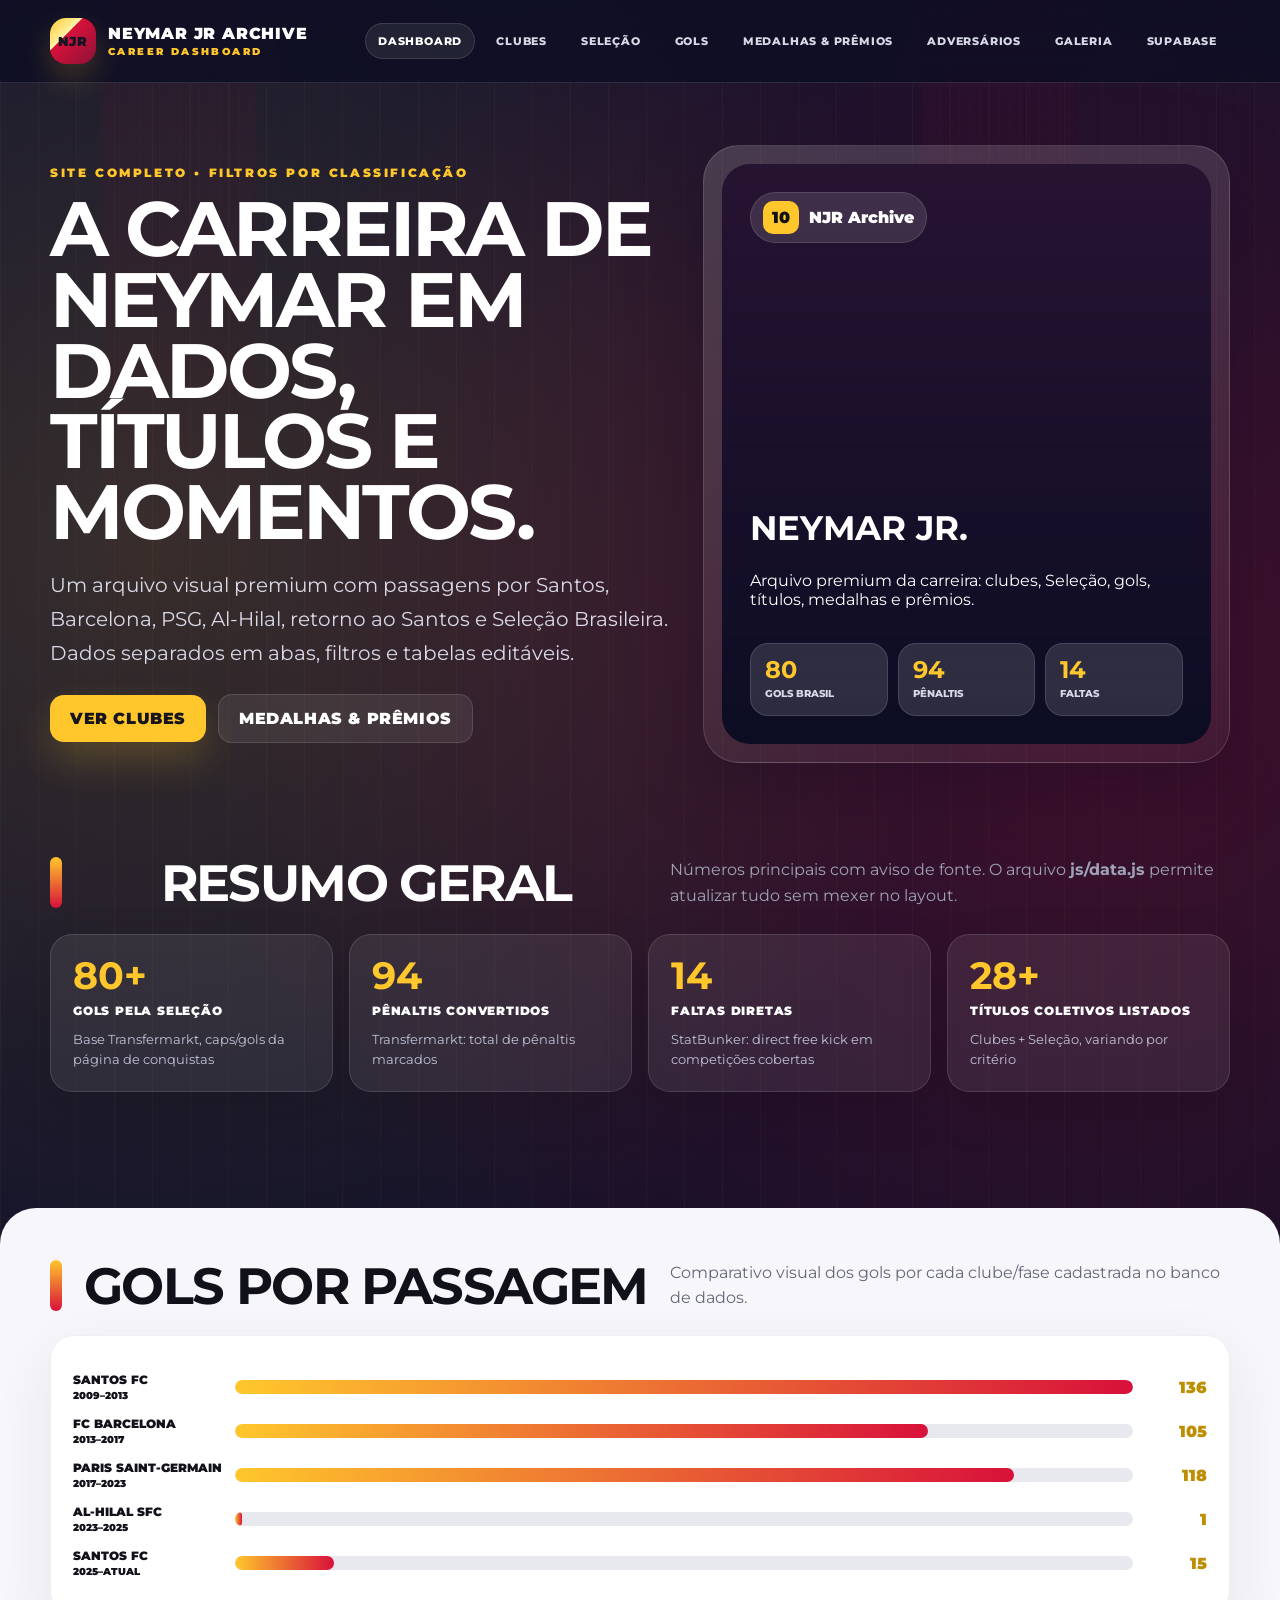
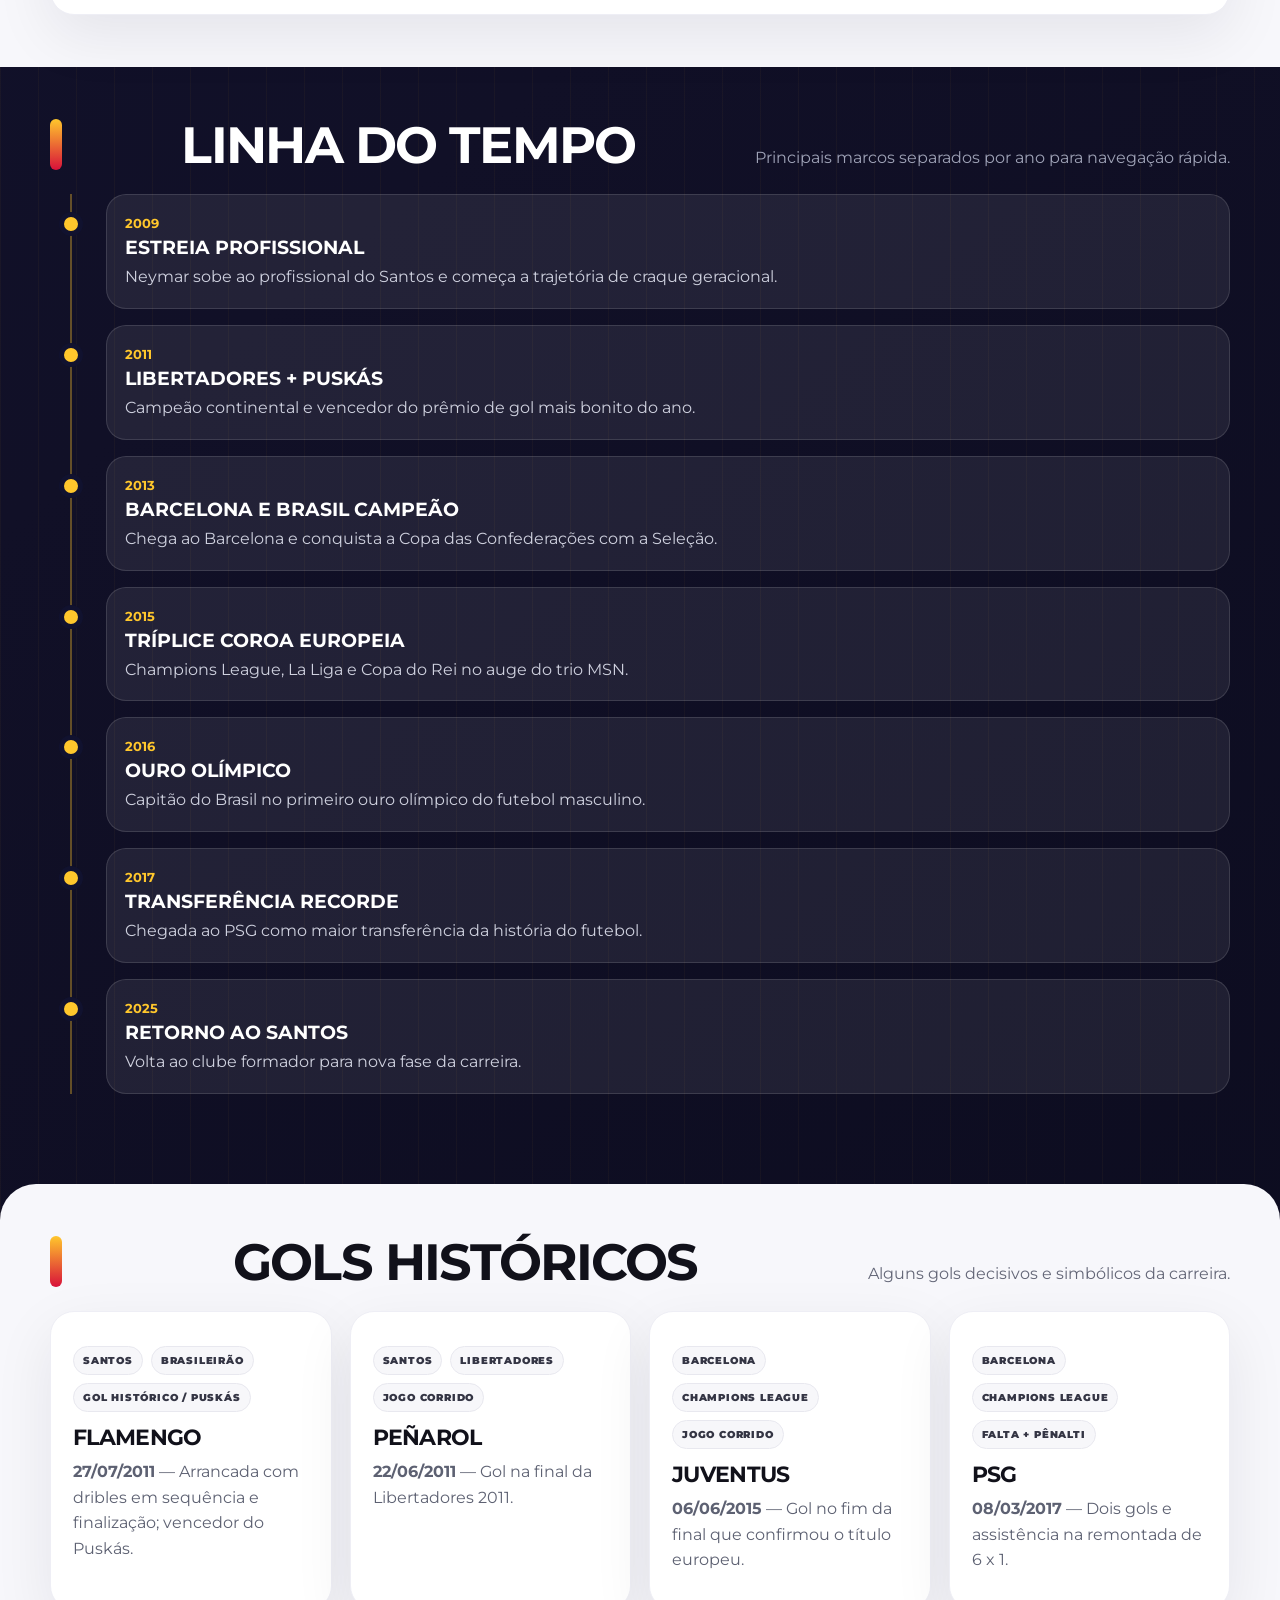
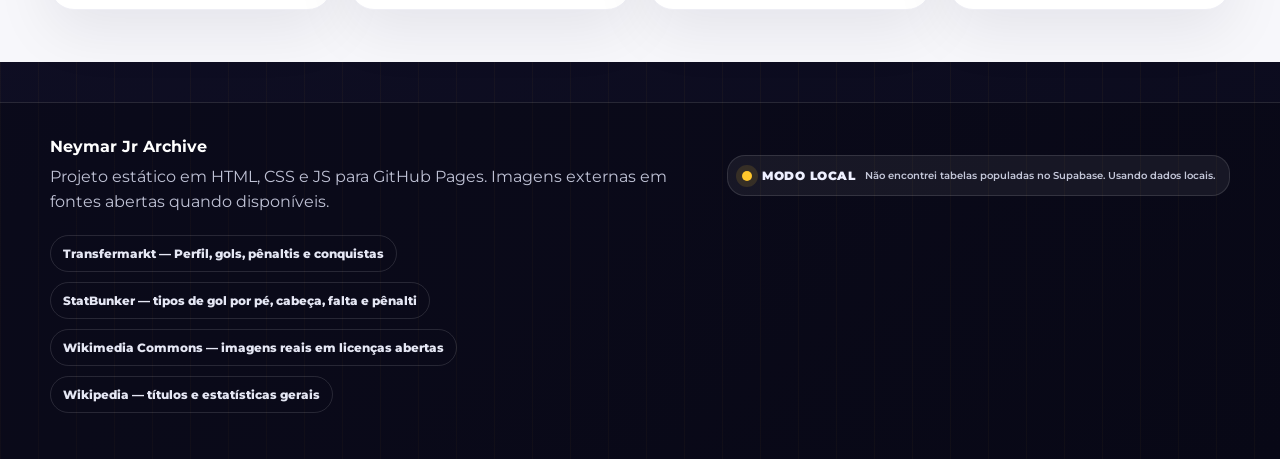
==== commit 156bb24e: "Part 3 Neymar" ====
--- a/index.html
+++ b/index.html
@@ -3,237 +3,75 @@
 <head>
   <meta charset="UTF-8" />
   <meta name="viewport" content="width=device-width, initial-scale=1.0" />
-  <meta name="description" content="Site especial de Neymar Jr: clubes, Seleção Brasileira, títulos, gols, pênaltis, faltas, marcos e adversários." />
-  <title>Neymar Jr. | Carreira Completa</title>
-  <link rel="preconnect" href="https://fonts.googleapis.com">
-  <link rel="preconnect" href="https://fonts.gstatic.com" crossorigin>
-  <link href="https://fonts.googleapis.com/css2?family=Inter:wght@400;500;600;700;800;900&display=swap" rel="stylesheet">
-  <link rel="stylesheet" href="css/style.css" />
+  <title>Neymar Jr Archive | Dashboard</title>
+  <meta name="description" content="Dashboard premium da carreira de Neymar Jr com clubes, Seleção, gols, títulos, medalhas e prêmios." />
+  <link rel="stylesheet" href="css/styles.css" />
 </head>
-<body>
-  <div class="cursor-glow" aria-hidden="true"></div>
-
-  <header class="site-header" id="topo">
-    <a href="#topo" class="brand" aria-label="Voltar ao início">
-      <span class="brand-mark">NJ</span>
-      <span>
-        <strong>Neymar Jr.</strong>
-        <small>Carreira • Gols • Títulos</small>
-      </span>
-    </a>
-
-    <button class="menu-toggle" aria-label="Abrir menu" aria-expanded="false">
-      <span></span><span></span><span></span>
-    </button>
-
-    <nav class="main-nav" aria-label="Menu principal">
-      <a href="#carreira">Carreira</a>
-      <a href="#clubes">Clubes</a>
-      <a href="#titulos">Títulos</a>
-      <a href="#gols">Gols</a>
-      <a href="#marcou-contra">Marcou contra</a>
-      <a href="#galeria">Galeria</a>
-    </nav>
+<body data-page="home">
+  <header class="topbar">
+    <div class="container nav">
+      <a class="logo" href="index.html"><span class="logo-mark">NJR</span><span>Neymar Jr Archive<small>career dashboard</small></span></a>
+      <button class="mobile-toggle" id="mobile-toggle">Menu</button>
+      <nav class="nav-links" id="nav-links"></nav>
+    </div>
   </header>
 
   <main>
-    <section class="hero section-pad">
-      <div class="hero-bg-lines" aria-hidden="true"></div>
-      <div class="hero-content container">
-        <div class="hero-copy reveal">
-          <span class="eyebrow">Especial interativo • Neymar da Silva Santos Júnior</span>
-          <h1>Do Santos ao mundo: a trajetória completa do Menino Ney.</h1>
-          <p>
-            Um site premium e responsivo com passagens por clubes, Seleção Brasileira,
-            gols, pênaltis, faltas, títulos, momentos históricos e adversários contra quem marcou.
-          </p>
+    <section class="hero">
+      <div class="container hero-grid">
+        <div>
+          <p class="eyebrow">Site completo • Filtros por classificação</p>
+          <h1>A carreira de Neymar em dados, títulos e momentos.</h1>
+          <p class="lead">Um arquivo visual premium com passagens por Santos, Barcelona, PSG, Al-Hilal, retorno ao Santos e Seleção Brasileira. Dados separados em abas, filtros e tabelas editáveis.</p>
           <div class="hero-actions">
-            <a class="btn primary" href="#carreira">Ver carreira completa</a>
-            <a class="btn ghost" href="#marcou-contra">Times e seleções</a>
+            <a class="btn" href="clubes.html">Ver clubes</a>
+            <a class="btn secondary" href="premios.html">Medalhas & prêmios</a>
           </div>
         </div>
-
-        <aside class="hero-card reveal" aria-label="Resumo da carreira de Neymar">
-          <div class="phone-top">
-            <span></span><span></span><span></span>
-          </div>
-          <div class="player-poster">
-            <img src="https://commons.wikimedia.org/wiki/Special:Redirect/file/Neymar_-_FC_Barcelona_-_2015.jpg" alt="Neymar em partida pelo Barcelona em 2015" />
-            <div class="poster-gradient"></div>
-            <div class="poster-info">
-              <span class="tag">Auge europeu</span>
-              <h2>Neymar 10/11</h2>
-              <p>Santos • Barcelona • PSG • Al-Hilal • Brasil</p>
-            </div>
-          </div>
-          <div class="quick-stats" id="heroStats"></div>
-        </aside>
+        <div class="phone-card">
+          <div class="phone-screen"><div class="phone-content" id="hero-mini"></div></div>
+        </div>
       </div>
     </section>
 
-    <section class="strip-stats" aria-label="Números principais">
-      <div class="container stat-grid" id="topNumbers"></div>
+    <section class="section">
+      <div class="container">
+        <div class="section-title"><h2>Resumo geral</h2><p>Números principais com aviso de fonte. O arquivo <strong>js/data.js</strong> permite atualizar tudo sem mexer no layout.</p></div>
+        <div class="kpi-grid" id="kpis"></div>
+      </div>
     </section>
 
-    <section class="section-pad" id="carreira">
+    <section class="section light">
       <div class="container">
-        <div class="section-title reveal">
-          <span class="eyebrow">Linha do tempo</span>
-          <h2>Marcos principais da carreira</h2>
-          <p>Passagem por clubes, Seleção e noites que viraram história.</p>
-        </div>
+        <div class="section-title"><h2>Gols por passagem</h2><p>Comparativo visual dos gols por cada clube/fase cadastrada no banco de dados.</p></div>
+        <div class="card chart-card" id="club-chart"></div>
+      </div>
+    </section>
+
+    <section class="section">
+      <div class="container">
+        <div class="section-title"><h2>Linha do tempo</h2><p>Principais marcos separados por ano para navegação rápida.</p></div>
         <div class="timeline" id="timeline"></div>
       </div>
     </section>
 
-    <section class="section-pad dark-section" id="clubes">
+    <section class="section light">
       <div class="container">
-        <div class="section-title reveal">
-          <span class="eyebrow">Clubes e seleção</span>
-          <h2>Passagens profissionais</h2>
-          <p>Cards com período, função, números-base, feitos importantes e jogos memoráveis.</p>
-        </div>
-        <div class="club-grid" id="clubCards"></div>
-      </div>
-    </section>
-
-    <section class="section-pad" id="dashboard">
-      <div class="container dashboard-grid">
-        <div class="section-title reveal dashboard-copy">
-          <span class="eyebrow">Dashboard</span>
-          <h2>Comparativo visual dos números</h2>
-          <p>
-            Os gráficos usam os dados do arquivo <strong>js/data.js</strong>. Para atualizar ou adicionar novas estatísticas,
-            edite somente esse arquivo.
-          </p>
-          <div class="mini-note">
-            Observação: estatísticas totais podem variar conforme a fonte considera amistosos, categorias de base,
-            jogos oficiais e critérios de assistência.
-          </div>
-        </div>
-        <div class="charts-panel reveal">
-          <div class="chart-card">
-            <h3>Gols por passagem</h3>
-            <canvas id="goalsChart" width="540" height="320"></canvas>
-          </div>
-          <div class="chart-card">
-            <h3>Jogos por passagem</h3>
-            <canvas id="appsChart" width="540" height="320"></canvas>
-          </div>
-        </div>
-      </div>
-    </section>
-
-    <section class="section-pad" id="titulos">
-      <div class="container">
-        <div class="section-title reveal">
-          <span class="eyebrow">Títulos e prêmios</span>
-          <h2>Conquistas coletivas e individuais</h2>
-          <p>Principais taças levantadas e premiações que marcaram a carreira.</p>
-        </div>
-        <div class="tabs reveal" role="tablist" aria-label="Títulos de Neymar">
-          <button class="tab active" data-tab="coletivos" role="tab" aria-selected="true">Coletivos</button>
-          <button class="tab" data-tab="individuais" role="tab" aria-selected="false">Individuais</button>
-          <button class="tab" data-tab="jogos" role="tab" aria-selected="false">Jogos históricos</button>
-        </div>
-        <div class="tab-panel active" id="coletivos"></div>
-        <div class="tab-panel" id="individuais"></div>
-        <div class="tab-panel" id="jogos"></div>
-      </div>
-    </section>
-
-    <section class="section-pad dark-section" id="gols">
-      <div class="container goals-layout">
-        <div class="section-title reveal">
-          <span class="eyebrow">Gols</span>
-          <h2>Como Neymar marcou</h2>
-          <p>Pênaltis, faltas, hat-tricks, gols pela Seleção e filtros por competição.</p>
-        </div>
-        <div class="goal-type-grid" id="goalTypeCards"></div>
-        <div class="competition-panel reveal">
-          <h3>Gols pela Seleção Brasileira por competição</h3>
-          <div id="competitionBars" class="bars"></div>
-        </div>
-      </div>
-    </section>
-
-    <section class="section-pad" id="marcou-contra">
-      <div class="container">
-        <div class="section-title reveal">
-          <span class="eyebrow">Adversários</span>
-          <h2>Times e seleções contra quem Neymar marcou</h2>
-          <p>
-            Use a busca para filtrar por clube, seleção, país, competição ou período. A lista de seleções contém contagem de gols.
-          </p>
-        </div>
-
-        <div class="filter-panel reveal">
-          <input type="search" id="opponentSearch" placeholder="Buscar adversário, ex: Japão, Real Madrid, PSG, Flamengo..." aria-label="Buscar adversário" />
-          <select id="opponentType" aria-label="Filtrar tipo de adversário">
-            <option value="all">Todos</option>
-            <option value="Seleção">Seleções</option>
-            <option value="Clube">Clubes</option>
-          </select>
-        </div>
-
-        <div class="opponent-summary" id="opponentSummary"></div>
-        <div class="opponent-grid" id="opponentGrid"></div>
-      </div>
-    </section>
-
-    <section class="section-pad" id="galeria">
-      <div class="container">
-        <div class="section-title reveal">
-          <span class="eyebrow">Galeria</span>
-          <h2>Momentos de auge e títulos</h2>
-          <p>Imagens de referência com créditos no README e links de fonte no rodapé do site.</p>
-        </div>
-        <div class="gallery-grid" id="galleryGrid"></div>
-      </div>
-    </section>
-
-    <section class="section-pad sources" id="fontes">
-      <div class="container">
-        <div class="section-title reveal">
-          <span class="eyebrow">Fontes</span>
-          <h2>Base de dados e observações</h2>
-          <p>
-            Este projeto é estático e editável. Os dados estão em <strong>js/data.js</strong>. Para manter o site atualizado,
-            revise periodicamente as fontes indicadas abaixo.
-          </p>
-        </div>
-        <div class="source-grid" id="sourceGrid"></div>
+        <div class="section-title"><h2>Gols históricos</h2><p>Alguns gols decisivos e simbólicos da carreira.</p></div>
+        <div class="grid four" id="featured-goals"></div>
       </div>
     </section>
   </main>
 
   <footer class="footer">
     <div class="container footer-grid">
-      <div>
-        <a href="#topo" class="brand footer-brand">
-          <span class="brand-mark">NJ</span>
-          <span>
-            <strong>Neymar Jr.</strong>
-            <small>Site demonstrativo</small>
-          </span>
-        </a>
-        <p>Projeto HTML, CSS e JS pronto para GitHub Pages.</p>
-      </div>
-      <div>
-        <h4>Seções</h4>
-        <a href="#clubes">Clubes</a>
-        <a href="#titulos">Títulos</a>
-        <a href="#gols">Gols</a>
-        <a href="#marcou-contra">Adversários</a>
-      </div>
-      <div>
-        <h4>Editar dados</h4>
-        <p>Abra <code>js/data.js</code> e altere arrays de clubes, títulos, adversários e imagens.</p>
-      </div>
+      <div><strong>Neymar Jr Archive</strong><p>Projeto estático em HTML, CSS e JS para GitHub Pages. Imagens externas em fontes abertas quando disponíveis.</p></div>
+      <div class="supabase-status" id="supabase-status"></div><div class="footer-links" id="footer-sources"></div>
     </div>
   </footer>
-
   <script src="js/data.js"></script>
+  <script src="js/supabase-config.js"></script>
+  <script src="js/supabase-service.js"></script>
   <script src="js/app.js"></script>
 </body>
 </html>
--- a/css/styles.css
+++ b/css/styles.css
@@ -0,0 +1,286 @@
+@import url('https://fonts.googleapis.com/css2?family=Montserrat:wght@400;500;600;700;800;900&display=swap');
+
+:root{
+  --navy:#11122f;
+  --navy-2:#191844;
+  --grenat:#8c1238;
+  --red:#d8113a;
+  --blue:#213a7b;
+  --gold:#ffc72c;
+  --gold-2:#e2a900;
+  --white:#ffffff;
+  --soft:#f7f7fb;
+  --muted:#9fa3b7;
+  --ink:#11111a;
+  --line:rgba(255,255,255,.12);
+  --shadow: 0 24px 80px rgba(2,4,24,.24);
+  --radius:24px;
+}
+
+*{box-sizing:border-box}
+html{scroll-behavior:smooth}
+body{
+  margin:0;
+  font-family:'Montserrat', system-ui, -apple-system, BlinkMacSystemFont, 'Segoe UI', sans-serif;
+  color:var(--white);
+  background:
+    linear-gradient(90deg, rgba(255,199,44,.04) 1px, transparent 1px) 0 0/38px 38px,
+    radial-gradient(circle at 12% 15%, rgba(255,199,44,.16), transparent 25%),
+    radial-gradient(circle at 86% 18%, rgba(216,17,58,.25), transparent 28%),
+    linear-gradient(140deg, var(--navy) 0%, #111027 45%, #0b0b1d 100%);
+  min-height:100vh;
+}
+
+body::before{
+  content:"";
+  position:fixed;
+  inset:0;
+  pointer-events:none;
+  opacity:.22;
+  background:
+    repeating-linear-gradient(90deg, transparent 0 9px, rgba(255,199,44,.08) 9px 10px),
+    linear-gradient(90deg, transparent 0 8%, rgba(216,17,58,.25) 8% 20%, transparent 20% 72%, rgba(216,17,58,.23) 72% 84%, transparent 84% 100%);
+  mask-image:linear-gradient(to bottom, black, transparent 86%);
+  z-index:-1;
+}
+
+a{color:inherit;text-decoration:none}
+img{max-width:100%;display:block}
+button,input,select{font-family:inherit}
+
+.container{width:min(1180px, calc(100% - 32px));margin:0 auto}
+
+.topbar{
+  position:sticky;
+  top:0;
+  z-index:50;
+  background:rgba(14,14,36,.82);
+  backdrop-filter:blur(18px);
+  border-bottom:1px solid var(--line);
+}
+.nav{
+  height:82px;
+  display:flex;
+  align-items:center;
+  justify-content:space-between;
+  gap:22px;
+}
+.logo{
+  display:flex;
+  align-items:center;
+  gap:12px;
+  font-weight:900;
+  letter-spacing:.8px;
+  text-transform:uppercase;
+}
+.logo-mark{
+  width:46px;height:46px;
+  border-radius:16px;
+  background:linear-gradient(135deg, var(--gold), #fff3a7 35%, var(--red) 36%, var(--grenat));
+  color:#141424;
+  display:grid;
+  place-items:center;
+  box-shadow:0 14px 30px rgba(255,199,44,.2);
+  font-size:13px;
+}
+.logo small{display:block;color:var(--gold);font-size:10px;letter-spacing:2.4px;margin-top:2px}
+.nav-links{display:flex;align-items:center;gap:8px;flex-wrap:wrap;justify-content:flex-end}
+.nav-links a{
+  padding:10px 12px;
+  border:1px solid transparent;
+  border-radius:999px;
+  color:#d8d9e7;
+  font-size:11px;
+  font-weight:800;
+  letter-spacing:.8px;
+  text-transform:uppercase;
+}
+.nav-links a:hover,.nav-links a.active{background:rgba(255,255,255,.08);border-color:rgba(255,255,255,.12);color:var(--white)}
+.mobile-toggle{display:none;border:0;background:rgba(255,255,255,.08);color:var(--white);border-radius:14px;padding:10px 12px;font-weight:900}
+
+.hero{
+  padding:62px 0 42px;
+}
+.hero-grid{
+  display:grid;
+  grid-template-columns:1.08fr .92fr;
+  gap:34px;
+  align-items:center;
+}
+.eyebrow{color:var(--gold);font-weight:900;text-transform:uppercase;letter-spacing:2.6px;font-size:12px;margin:0 0 14px}
+h1{
+  font-size:clamp(42px, 6vw, 82px);
+  line-height:.92;
+  margin:0 0 20px;
+  letter-spacing:-3px;
+  text-transform:uppercase;
+}
+.lead{font-size:clamp(16px, 2vw, 20px);line-height:1.7;color:#d9d9e8;max-width:760px;margin:0 0 24px}
+.hero-actions{display:flex;gap:12px;flex-wrap:wrap;align-items:center}
+.btn{
+  display:inline-flex;
+  align-items:center;
+  justify-content:center;
+  gap:10px;
+  border:0;
+  border-radius:14px;
+  padding:14px 20px;
+  background:var(--gold);
+  color:#17151c;
+  font-weight:900;
+  text-transform:uppercase;
+  letter-spacing:.6px;
+  box-shadow:0 18px 38px rgba(255,199,44,.2);
+  cursor:pointer;
+}
+.btn:hover{background:var(--gold-2);transform:translateY(-1px)}
+.btn.secondary{background:rgba(255,255,255,.08);border:1px solid var(--line);color:#fff;box-shadow:none}
+.btn.small{padding:10px 13px;border-radius:11px;font-size:12px}
+
+.phone-card{
+  position:relative;
+  border-radius:36px;
+  padding:18px;
+  background:linear-gradient(160deg, rgba(255,255,255,.16), rgba(255,255,255,.04));
+  border:1px solid rgba(255,255,255,.14);
+  box-shadow:var(--shadow);
+  overflow:hidden;
+}
+.phone-screen{
+  min-height:580px;
+  border-radius:28px;
+  overflow:hidden;
+  position:relative;
+  background:#11142f;
+}
+.phone-screen::before{
+  content:"";
+  position:absolute;inset:0;
+  background:linear-gradient(to bottom, rgba(124,16,59,.20), rgba(9,9,28,.65)), var(--hero-img) center/cover;
+  filter:saturate(1.05);
+}
+.phone-content{position:relative;z-index:1;padding:28px;min-height:580px;display:flex;flex-direction:column;justify-content:flex-end}
+.player-badge{display:inline-flex;gap:10px;align-items:center;background:rgba(255,255,255,.12);border:1px solid rgba(255,255,255,.12);padding:8px 12px;border-radius:999px;font-weight:900;width:max-content;margin-bottom:auto}
+.player-number{background:var(--gold);color:#111;border-radius:10px;padding:7px 9px}
+.phone-content h2{font-size:34px;line-height:1;margin:22px 0 10px;text-transform:uppercase}
+.phone-stats{display:grid;grid-template-columns:repeat(3,1fr);gap:10px;margin-top:18px}
+.phone-stat{background:rgba(255,255,255,.13);border:1px solid rgba(255,255,255,.13);border-radius:18px;padding:14px}
+.phone-stat strong{display:block;font-size:24px;color:var(--gold);line-height:1}.phone-stat span{font-size:10px;text-transform:uppercase;color:#d8d8e8;font-weight:800}
+
+.section{padding:52px 0}
+.section.light{background:var(--soft);color:var(--ink);border-radius:36px 36px 0 0;margin-top:38px}
+.section-title{display:flex;align-items:flex-end;justify-content:space-between;gap:20px;margin-bottom:24px}
+.section-title h2{font-size:clamp(30px,4vw,52px);line-height:1;text-transform:uppercase;letter-spacing:-1.6px;margin:0}.section-title p{margin:0;color:var(--muted);max-width:560px;line-height:1.6}
+.section.light .section-title p{color:#636677}
+.section-title::before{content:"";display:block;width:12px;align-self:stretch;border-radius:99px;background:linear-gradient(var(--gold), var(--red));order:-1}
+
+.kpi-grid{display:grid;grid-template-columns:repeat(4,1fr);gap:16px;margin:26px 0}
+.kpi-card{background:rgba(255,255,255,.08);border:1px solid var(--line);border-radius:22px;padding:22px;box-shadow:0 18px 50px rgba(0,0,0,.12)}
+.kpi-card strong{display:block;font-size:38px;color:var(--gold);line-height:1}.kpi-card span{display:block;margin-top:8px;text-transform:uppercase;font-size:12px;font-weight:900;letter-spacing:.8px}.kpi-card small{display:block;color:#c0c3d8;line-height:1.45;margin-top:12px}
+
+.filter-panel{display:flex;gap:12px;flex-wrap:wrap;align-items:center;margin:20px 0 26px;padding:14px;border:1px solid rgba(255,255,255,.12);border-radius:20px;background:rgba(255,255,255,.06)}
+.section.light .filter-panel{background:#fff;border-color:#e8e8ef;box-shadow:0 12px 38px rgba(16,19,40,.05)}
+.filter-btn, select, input[type="search"]{
+  border:1px solid rgba(255,255,255,.15);
+  background:rgba(255,255,255,.08);
+  color:var(--white);
+  border-radius:13px;
+  padding:12px 14px;
+  font-weight:800;
+  font-size:12px;
+  text-transform:uppercase;
+  letter-spacing:.5px;
+  outline:none;
+}
+.section.light .filter-btn,.section.light select,.section.light input[type="search"]{border-color:#e3e4ea;background:#f8f8fb;color:#161620}
+.filter-btn.active,.filter-btn:hover{background:var(--gold);color:#111;border-color:var(--gold)}
+input[type="search"]{min-width:260px;text-transform:none;font-weight:600;letter-spacing:0}
+select option{color:#111}
+
+.grid{display:grid;gap:18px}.grid.three{grid-template-columns:repeat(3,1fr)}.grid.two{grid-template-columns:repeat(2,1fr)}.grid.four{grid-template-columns:repeat(4,1fr)}
+.card{
+  background:rgba(255,255,255,.08);
+  border:1px solid var(--line);
+  border-radius:var(--radius);
+  overflow:hidden;
+  box-shadow:0 20px 60px rgba(1,1,10,.16);
+}
+.section.light .card{background:#fff;border-color:#eeeeF5;color:var(--ink);box-shadow:0 20px 60px rgba(16,19,40,.08)}
+.card-media{height:230px;background:#111;overflow:hidden;position:relative}.card-media img{width:100%;height:100%;object-fit:cover}.card-media::after{content:"";position:absolute;inset:0;background:linear-gradient(to top,rgba(9,9,28,.85),transparent 58%)}
+.card-body{padding:22px}.card h3{margin:0 0 8px;font-size:22px;text-transform:uppercase;letter-spacing:-.7px}.card p{color:#cfd1e0;line-height:1.6;margin:0 0 14px}.section.light .card p{color:#5d6172}
+.tag-row{display:flex;gap:8px;flex-wrap:wrap;margin:12px 0}.tag{font-size:10px;text-transform:uppercase;letter-spacing:.8px;font-weight:900;border:1px solid rgba(255,255,255,.14);background:rgba(255,255,255,.08);border-radius:999px;padding:7px 9px;color:#e8e8f5}.section.light .tag{border-color:#e8e8ef;background:#f7f7fa;color:#343544}.tag.gold{background:var(--gold);border-color:var(--gold);color:#111}
+.stat-list{display:grid;grid-template-columns:repeat(5,1fr);gap:8px;margin-top:16px}.mini-stat{border-radius:14px;padding:12px;background:rgba(255,255,255,.08);border:1px solid rgba(255,255,255,.08)}.section.light .mini-stat{background:#f8f8fb;border-color:#ededf4}.mini-stat strong{display:block;color:var(--gold);font-size:22px}.section.light .mini-stat strong{color:#c49200}.mini-stat span{font-size:10px;text-transform:uppercase;font-weight:900;color:#c8cbdf}.section.light .mini-stat span{color:#737789}
+
+.timeline{position:relative;display:grid;gap:16px}.timeline::before{content:"";position:absolute;top:0;bottom:0;left:20px;width:2px;background:rgba(255,199,44,.35)}.timeline-item{position:relative;padding-left:56px}.timeline-dot{position:absolute;left:9px;top:18px;width:24px;height:24px;border-radius:50%;background:var(--gold);border:5px solid var(--navy)}.timeline-box{background:rgba(255,255,255,.08);border:1px solid var(--line);border-radius:20px;padding:18px}.timeline-box strong{color:var(--gold);font-size:13px;text-transform:uppercase}.timeline-box h3{margin:4px 0 6px;text-transform:uppercase}.timeline-box p{margin:0;color:#cfd1df;line-height:1.55}
+
+.chart-card{padding:22px}.bar-row{display:grid;grid-template-columns:150px 1fr 62px;gap:12px;align-items:center;margin:14px 0}.bar-label{font-weight:900;font-size:12px;text-transform:uppercase}.bar-track{height:14px;border-radius:99px;background:rgba(255,255,255,.10);overflow:hidden}.section.light .bar-track{background:#e8e8ef}.bar-fill{height:100%;border-radius:99px;background:linear-gradient(90deg,var(--gold),var(--red));width:var(--w)}.bar-value{text-align:right;color:var(--gold);font-weight:900}.section.light .bar-value{color:#bc8e00}
+
+.table-wrap{overflow:auto;border-radius:22px;border:1px solid rgba(255,255,255,.1)}.section.light .table-wrap{border-color:#e9e9f0;background:#fff}table{width:100%;border-collapse:collapse;min-width:720px}th,td{padding:14px 16px;border-bottom:1px solid rgba(255,255,255,.08);text-align:left}th{text-transform:uppercase;letter-spacing:.8px;font-size:11px;color:var(--gold)}td{color:#e6e7f4;font-size:14px}.section.light td{color:#242532}.section.light th,.section.light td{border-bottom:1px solid #eeeeF4}
+
+.award-card .card-media{height:260px;background:#080812}.award-card .card-media img{object-fit:cover}.award-class{color:var(--gold);font-size:11px;text-transform:uppercase;letter-spacing:1.2px;font-weight:900}.award-years{display:inline-flex;margin:8px 0 14px;background:var(--gold);color:#111;border-radius:999px;padding:8px 10px;font-size:12px;font-weight:900}
+
+.gallery-card{position:relative;min-height:340px;border-radius:26px;overflow:hidden;border:1px solid var(--line);box-shadow:var(--shadow)}.gallery-card img{width:100%;height:100%;min-height:340px;object-fit:cover;position:absolute;inset:0}.gallery-card::after{content:"";position:absolute;inset:0;background:linear-gradient(to top,rgba(8,8,22,.86),transparent 58%)}.gallery-info{position:absolute;left:20px;right:20px;bottom:20px;z-index:1}.gallery-info h3{margin:0 0 8px;text-transform:uppercase;font-size:20px}.gallery-info p{margin:0;color:#d7d8e7;font-size:12px}
+
+.note{font-size:13px;color:#bfc2d5;line-height:1.6;background:rgba(255,255,255,.06);border:1px solid var(--line);border-radius:18px;padding:14px}.section.light .note{background:#fff;color:#626577;border-color:#e8e8ef}
+.footer{padding:34px 0 46px;border-top:1px solid var(--line);background:rgba(0,0,0,.22);margin-top:40px}.footer-grid{display:grid;grid-template-columns:1fr auto;gap:20px;align-items:center}.footer p{color:#bfc2d5;line-height:1.6;margin:8px 0 0}.footer-links{display:flex;gap:10px;flex-wrap:wrap}.footer-links a{border:1px solid var(--line);border-radius:999px;padding:10px 12px;color:#e5e7f4;font-size:12px;font-weight:800}
+
+.empty{padding:24px;border:1px dashed rgba(255,255,255,.22);border-radius:18px;color:#cdd0df}.section.light .empty{border-color:#ddd;color:#6d7180}
+
+@media (max-width: 980px){
+  .hero-grid{grid-template-columns:1fr}.phone-card{max-width:560px;margin:0 auto}.kpi-grid,.grid.four{grid-template-columns:repeat(2,1fr)}.grid.three{grid-template-columns:repeat(2,1fr)}.stat-list{grid-template-columns:repeat(3,1fr)}
+  .nav-links{position:fixed;left:16px;right:16px;top:86px;background:#11122f;border:1px solid var(--line);border-radius:22px;padding:14px;display:none;box-shadow:var(--shadow)}.nav-links.open{display:flex}.mobile-toggle{display:block}
+}
+@media (max-width: 640px){
+  .container{width:min(100% - 22px, 1180px)}.nav{height:72px}.logo span{font-size:13px}.hero{padding-top:34px}h1{letter-spacing:-1.6px}.phone-screen,.phone-content{min-height:460px}.phone-stats{grid-template-columns:1fr}.kpi-grid,.grid.two,.grid.three,.grid.four{grid-template-columns:1fr}.section{padding:34px 0}.section-title{align-items:flex-start;flex-direction:column}.stat-list{grid-template-columns:repeat(2,1fr)}.bar-row{grid-template-columns:1fr}.bar-value{text-align:left}.footer-grid{grid-template-columns:1fr}input[type="search"]{min-width:100%;width:100%}
+}
+
+.supabase-status{
+  display:flex;
+  align-items:center;
+  gap:10px;
+  flex-wrap:wrap;
+  border:1px solid var(--line);
+  border-radius:18px;
+  padding:12px 14px;
+  background:rgba(255,255,255,.06);
+  color:#eef0ff;
+  font-weight:900;
+  font-size:12px;
+  text-transform:uppercase;
+  letter-spacing:.5px;
+}
+.supabase-status small{color:#c5c8da;text-transform:none;letter-spacing:0;font-weight:600;line-height:1.4}
+.supabase-status.large{margin:0 0 20px;padding:18px;border-radius:22px;justify-content:flex-start}
+.status-dot{width:10px;height:10px;border-radius:50%;display:inline-block;background:#8f94aa;box-shadow:0 0 0 6px rgba(255,255,255,.06)}
+.status-dot.online{background:#39d98a;box-shadow:0 0 0 6px rgba(57,217,138,.13)}
+.status-dot.offline{background:var(--gold);box-shadow:0 0 0 6px rgba(255,199,44,.13)}
+
+.form-card{
+  background:rgba(255,255,255,.08);
+  border:1px solid var(--line);
+  border-radius:var(--radius);
+  padding:22px;
+  box-shadow:var(--shadow);
+  display:grid;
+  gap:16px;
+}
+.form-grid{display:grid;grid-template-columns:repeat(2,1fr);gap:16px}
+.form-card label{display:grid;gap:8px;font-size:12px;text-transform:uppercase;letter-spacing:.8px;font-weight:900;color:#e8e9f8}
+.form-card input,.form-card textarea,.form-card select{
+  width:100%;
+  border:1px solid rgba(255,255,255,.14);
+  background:rgba(255,255,255,.08);
+  color:#fff;
+  border-radius:14px;
+  padding:14px;
+  outline:none;
+  font-weight:600;
+  text-transform:none;
+  letter-spacing:0;
+}
+.form-card textarea{resize:vertical;line-height:1.55}
+.form-card option{color:#111}
+.section.light .form-card{background:#fff;border-color:#ececf3;color:var(--ink)}
+.section.light .form-card label{color:#232431}.section.light .form-card input,.section.light .form-card textarea,.section.light .form-card select{background:#f8f8fb;border-color:#e3e4ea;color:#111}
+
+@media (max-width: 640px){.form-grid{grid-template-columns:1fr}.supabase-status{align-items:flex-start;flex-direction:column}}
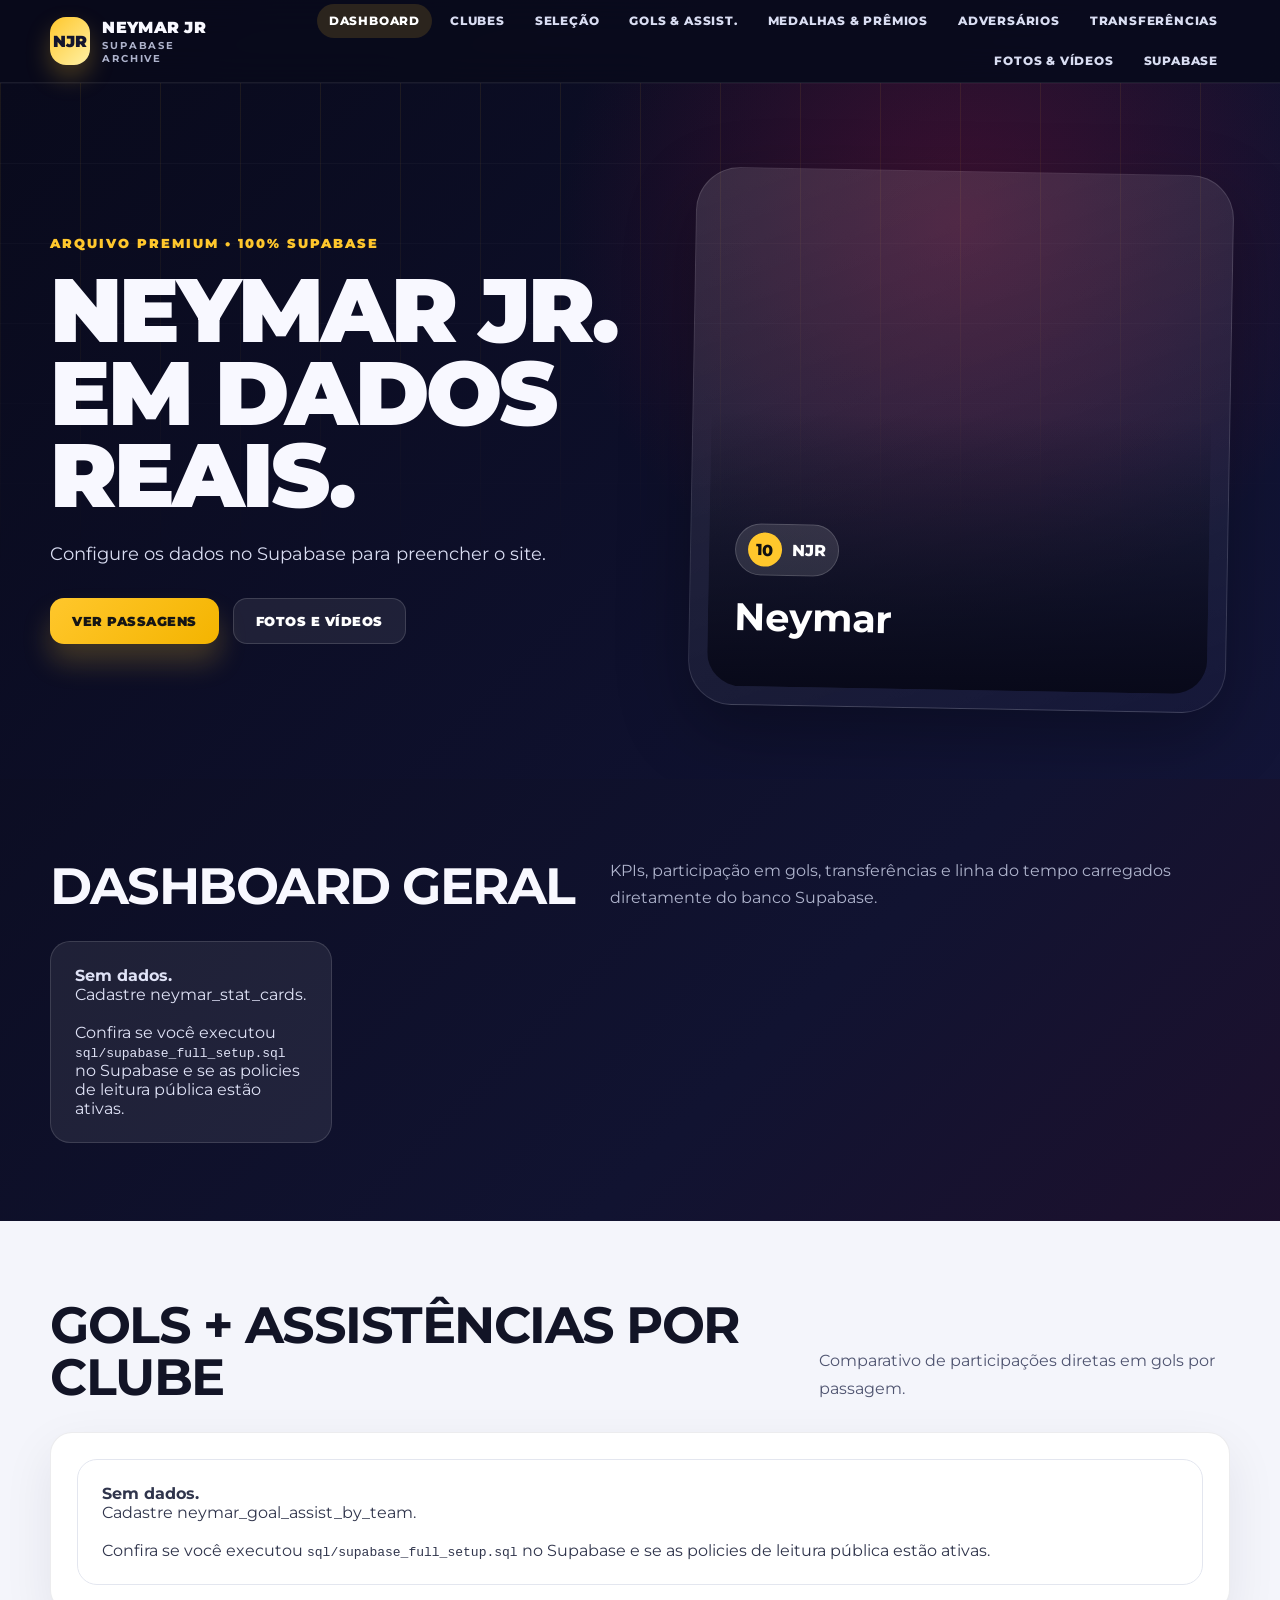
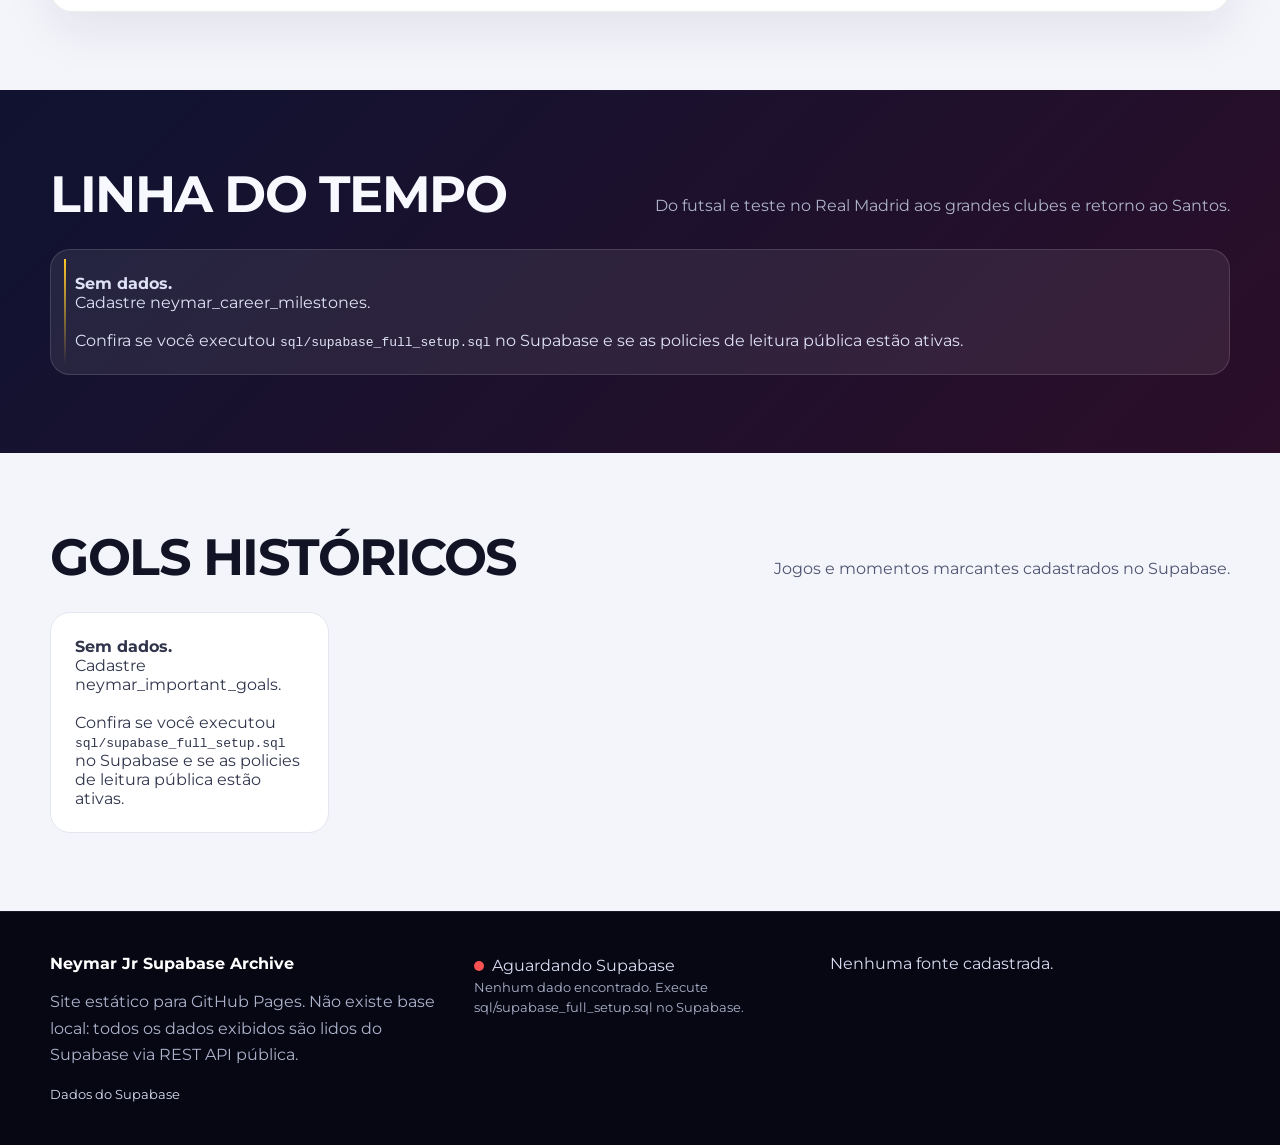
==== commit 786caeff: "Part 4 Neymar" ====
--- a/index.html
+++ b/index.html
@@ -1,77 +1,5 @@
-<!DOCTYPE html>
-<html lang="pt-BR">
-<head>
-  <meta charset="UTF-8" />
-  <meta name="viewport" content="width=device-width, initial-scale=1.0" />
-  <title>Neymar Jr Archive | Dashboard</title>
-  <meta name="description" content="Dashboard premium da carreira de Neymar Jr com clubes, Seleção, gols, títulos, medalhas e prêmios." />
-  <link rel="stylesheet" href="css/styles.css" />
-</head>
-<body data-page="home">
-  <header class="topbar">
-    <div class="container nav">
-      <a class="logo" href="index.html"><span class="logo-mark">NJR</span><span>Neymar Jr Archive<small>career dashboard</small></span></a>
-      <button class="mobile-toggle" id="mobile-toggle">Menu</button>
-      <nav class="nav-links" id="nav-links"></nav>
-    </div>
-  </header>
-
-  <main>
-    <section class="hero">
-      <div class="container hero-grid">
-        <div>
-          <p class="eyebrow">Site completo • Filtros por classificação</p>
-          <h1>A carreira de Neymar em dados, títulos e momentos.</h1>
-          <p class="lead">Um arquivo visual premium com passagens por Santos, Barcelona, PSG, Al-Hilal, retorno ao Santos e Seleção Brasileira. Dados separados em abas, filtros e tabelas editáveis.</p>
-          <div class="hero-actions">
-            <a class="btn" href="clubes.html">Ver clubes</a>
-            <a class="btn secondary" href="premios.html">Medalhas & prêmios</a>
-          </div>
-        </div>
-        <div class="phone-card">
-          <div class="phone-screen"><div class="phone-content" id="hero-mini"></div></div>
-        </div>
-      </div>
-    </section>
-
-    <section class="section">
-      <div class="container">
-        <div class="section-title"><h2>Resumo geral</h2><p>Números principais com aviso de fonte. O arquivo <strong>js/data.js</strong> permite atualizar tudo sem mexer no layout.</p></div>
-        <div class="kpi-grid" id="kpis"></div>
-      </div>
-    </section>
-
-    <section class="section light">
-      <div class="container">
-        <div class="section-title"><h2>Gols por passagem</h2><p>Comparativo visual dos gols por cada clube/fase cadastrada no banco de dados.</p></div>
-        <div class="card chart-card" id="club-chart"></div>
-      </div>
-    </section>
-
-    <section class="section">
-      <div class="container">
-        <div class="section-title"><h2>Linha do tempo</h2><p>Principais marcos separados por ano para navegação rápida.</p></div>
-        <div class="timeline" id="timeline"></div>
-      </div>
-    </section>
-
-    <section class="section light">
-      <div class="container">
-        <div class="section-title"><h2>Gols históricos</h2><p>Alguns gols decisivos e simbólicos da carreira.</p></div>
-        <div class="grid four" id="featured-goals"></div>
-      </div>
-    </section>
-  </main>
-
-  <footer class="footer">
-    <div class="container footer-grid">
-      <div><strong>Neymar Jr Archive</strong><p>Projeto estático em HTML, CSS e JS para GitHub Pages. Imagens externas em fontes abertas quando disponíveis.</p></div>
-      <div class="supabase-status" id="supabase-status"></div><div class="footer-links" id="footer-sources"></div>
-    </div>
-  </footer>
-  <script src="js/data.js"></script>
-  <script src="js/supabase-config.js"></script>
-  <script src="js/supabase-service.js"></script>
-  <script src="js/app.js"></script>
-</body>
-</html>
+<!DOCTYPE html><html lang="pt-BR"><head><meta charset="UTF-8"/><meta name="viewport" content="width=device-width, initial-scale=1.0"/><title>Neymar Jr Supabase Archive | Dashboard</title><meta name="description" content="Dashboard premium 100% Supabase da carreira de Neymar Jr."/><link rel="preconnect" href="https://fonts.googleapis.com"><link rel="preconnect" href="https://fonts.gstatic.com" crossorigin><link href="https://fonts.googleapis.com/css2?family=Montserrat:wght@400;500;700;800;900&display=swap" rel="stylesheet"><link rel="stylesheet" href="css/styles.css"/></head><body data-page="home"><header class="topbar"><div class="container nav"><a class="logo" href="index.html"><span class="logo-mark">NJR</span><span><span id="brand-name">Neymar Jr</span><small>Supabase Archive</small></span></a><button class="mobile-toggle" id="mobile-toggle">Menu</button><nav class="nav-links" id="nav-links"></nav></div></header><main><section class="hero"><div class="container hero-grid"><div id="hero-copy"></div><div class="phone-card"><div class="phone-screen"><div class="phone-content" id="hero-mini"></div></div></div></div></section>
+<section class="section"><div class="container"><div class="section-title"><h2>Dashboard geral</h2><p>KPIs, participação em gols, transferências e linha do tempo carregados diretamente do banco Supabase.</p></div><div class="kpi-grid" id="kpis"></div></div></section>
+<section class="section light"><div class="container"><div class="section-title"><h2>Gols + assistências por clube</h2><p>Comparativo de participações diretas em gols por passagem.</p></div><div class="card chart-card" id="club-chart"></div></div></section>
+<section class="section"><div class="container"><div class="section-title"><h2>Linha do tempo</h2><p>Do futsal e teste no Real Madrid aos grandes clubes e retorno ao Santos.</p></div><div class="timeline" id="timeline"></div></div></section>
+<section class="section light"><div class="container"><div class="section-title"><h2>Gols históricos</h2><p>Jogos e momentos marcantes cadastrados no Supabase.</p></div><div class="grid four" id="featured-goals"></div></div></section></main><footer class="footer"><div class="container footer-grid"><div><strong>Neymar Jr Supabase Archive</strong><p>Site estático para GitHub Pages. Não existe base local: todos os dados exibidos são lidos do Supabase via REST API pública.</p><small id="updated-label"></small></div><div class="supabase-status" id="supabase-status"></div><div class="footer-links" id="footer-sources"></div></div></footer><script src="js/supabase-config.js"></script><script src="js/app.js"></script></body></html>
--- a/css/styles.css
+++ b/css/styles.css
@@ -1,286 +1,53 @@
-@import url('https://fonts.googleapis.com/css2?family=Montserrat:wght@400;500;600;700;800;900&display=swap');
 
 :root{
-  --navy:#11122f;
-  --navy-2:#191844;
-  --grenat:#8c1238;
-  --red:#d8113a;
-  --blue:#213a7b;
+  --bg:#0a0b1b;
+  --bg2:#111331;
+  --panel:#16183a;
+  --card:#ffffff;
+  --text:#f8f8ff;
+  --muted:#aeb3cc;
+  --ink:#121426;
+  --ink2:#4f5470;
+  --blue:#172b8f;
+  --navy:#10122d;
+  --red:#b91545;
   --gold:#ffc72c;
-  --gold-2:#e2a900;
-  --white:#ffffff;
-  --soft:#f7f7fb;
-  --muted:#9fa3b7;
-  --ink:#11111a;
+  --gold2:#f4b400;
   --line:rgba(255,255,255,.12);
-  --shadow: 0 24px 80px rgba(2,4,24,.24);
+  --shadow:0 24px 70px rgba(0,0,0,.28);
   --radius:24px;
+  --container:1180px;
 }
-
 *{box-sizing:border-box}
 html{scroll-behavior:smooth}
-body{
-  margin:0;
-  font-family:'Montserrat', system-ui, -apple-system, BlinkMacSystemFont, 'Segoe UI', sans-serif;
-  color:var(--white);
-  background:
-    linear-gradient(90deg, rgba(255,199,44,.04) 1px, transparent 1px) 0 0/38px 38px,
-    radial-gradient(circle at 12% 15%, rgba(255,199,44,.16), transparent 25%),
-    radial-gradient(circle at 86% 18%, rgba(216,17,58,.25), transparent 28%),
-    linear-gradient(140deg, var(--navy) 0%, #111027 45%, #0b0b1d 100%);
-  min-height:100vh;
-}
-
-body::before{
-  content:"";
-  position:fixed;
-  inset:0;
-  pointer-events:none;
-  opacity:.22;
-  background:
-    repeating-linear-gradient(90deg, transparent 0 9px, rgba(255,199,44,.08) 9px 10px),
-    linear-gradient(90deg, transparent 0 8%, rgba(216,17,58,.25) 8% 20%, transparent 20% 72%, rgba(216,17,58,.23) 72% 84%, transparent 84% 100%);
-  mask-image:linear-gradient(to bottom, black, transparent 86%);
-  z-index:-1;
-}
-
+body{margin:0;font-family:Montserrat,Inter,system-ui,-apple-system,Segoe UI,Arial,sans-serif;background:linear-gradient(135deg,#080919,#111331 45%,#370b24);color:var(--text);min-height:100vh}
 a{color:inherit;text-decoration:none}
 img{max-width:100%;display:block}
-button,input,select{font-family:inherit}
-
-.container{width:min(1180px, calc(100% - 32px));margin:0 auto}
-
-.topbar{
-  position:sticky;
-  top:0;
-  z-index:50;
-  background:rgba(14,14,36,.82);
-  backdrop-filter:blur(18px);
-  border-bottom:1px solid var(--line);
-}
-.nav{
-  height:82px;
-  display:flex;
-  align-items:center;
-  justify-content:space-between;
-  gap:22px;
-}
-.logo{
-  display:flex;
-  align-items:center;
-  gap:12px;
-  font-weight:900;
-  letter-spacing:.8px;
-  text-transform:uppercase;
-}
-.logo-mark{
-  width:46px;height:46px;
-  border-radius:16px;
-  background:linear-gradient(135deg, var(--gold), #fff3a7 35%, var(--red) 36%, var(--grenat));
-  color:#141424;
-  display:grid;
-  place-items:center;
-  box-shadow:0 14px 30px rgba(255,199,44,.2);
-  font-size:13px;
-}
-.logo small{display:block;color:var(--gold);font-size:10px;letter-spacing:2.4px;margin-top:2px}
-.nav-links{display:flex;align-items:center;gap:8px;flex-wrap:wrap;justify-content:flex-end}
-.nav-links a{
-  padding:10px 12px;
-  border:1px solid transparent;
-  border-radius:999px;
-  color:#d8d9e7;
-  font-size:11px;
-  font-weight:800;
-  letter-spacing:.8px;
-  text-transform:uppercase;
-}
-.nav-links a:hover,.nav-links a.active{background:rgba(255,255,255,.08);border-color:rgba(255,255,255,.12);color:var(--white)}
-.mobile-toggle{display:none;border:0;background:rgba(255,255,255,.08);color:var(--white);border-radius:14px;padding:10px 12px;font-weight:900}
-
-.hero{
-  padding:62px 0 42px;
-}
-.hero-grid{
-  display:grid;
-  grid-template-columns:1.08fr .92fr;
-  gap:34px;
-  align-items:center;
-}
-.eyebrow{color:var(--gold);font-weight:900;text-transform:uppercase;letter-spacing:2.6px;font-size:12px;margin:0 0 14px}
-h1{
-  font-size:clamp(42px, 6vw, 82px);
-  line-height:.92;
-  margin:0 0 20px;
-  letter-spacing:-3px;
-  text-transform:uppercase;
-}
-.lead{font-size:clamp(16px, 2vw, 20px);line-height:1.7;color:#d9d9e8;max-width:760px;margin:0 0 24px}
-.hero-actions{display:flex;gap:12px;flex-wrap:wrap;align-items:center}
-.btn{
-  display:inline-flex;
-  align-items:center;
-  justify-content:center;
-  gap:10px;
-  border:0;
-  border-radius:14px;
-  padding:14px 20px;
-  background:var(--gold);
-  color:#17151c;
-  font-weight:900;
-  text-transform:uppercase;
-  letter-spacing:.6px;
-  box-shadow:0 18px 38px rgba(255,199,44,.2);
-  cursor:pointer;
-}
-.btn:hover{background:var(--gold-2);transform:translateY(-1px)}
-.btn.secondary{background:rgba(255,255,255,.08);border:1px solid var(--line);color:#fff;box-shadow:none}
-.btn.small{padding:10px 13px;border-radius:11px;font-size:12px}
-
-.phone-card{
-  position:relative;
-  border-radius:36px;
-  padding:18px;
-  background:linear-gradient(160deg, rgba(255,255,255,.16), rgba(255,255,255,.04));
-  border:1px solid rgba(255,255,255,.14);
-  box-shadow:var(--shadow);
-  overflow:hidden;
-}
-.phone-screen{
-  min-height:580px;
-  border-radius:28px;
-  overflow:hidden;
-  position:relative;
-  background:#11142f;
-}
-.phone-screen::before{
-  content:"";
-  position:absolute;inset:0;
-  background:linear-gradient(to bottom, rgba(124,16,59,.20), rgba(9,9,28,.65)), var(--hero-img) center/cover;
-  filter:saturate(1.05);
-}
-.phone-content{position:relative;z-index:1;padding:28px;min-height:580px;display:flex;flex-direction:column;justify-content:flex-end}
-.player-badge{display:inline-flex;gap:10px;align-items:center;background:rgba(255,255,255,.12);border:1px solid rgba(255,255,255,.12);padding:8px 12px;border-radius:999px;font-weight:900;width:max-content;margin-bottom:auto}
-.player-number{background:var(--gold);color:#111;border-radius:10px;padding:7px 9px}
-.phone-content h2{font-size:34px;line-height:1;margin:22px 0 10px;text-transform:uppercase}
-.phone-stats{display:grid;grid-template-columns:repeat(3,1fr);gap:10px;margin-top:18px}
-.phone-stat{background:rgba(255,255,255,.13);border:1px solid rgba(255,255,255,.13);border-radius:18px;padding:14px}
-.phone-stat strong{display:block;font-size:24px;color:var(--gold);line-height:1}.phone-stat span{font-size:10px;text-transform:uppercase;color:#d8d8e8;font-weight:800}
-
-.section{padding:52px 0}
-.section.light{background:var(--soft);color:var(--ink);border-radius:36px 36px 0 0;margin-top:38px}
-.section-title{display:flex;align-items:flex-end;justify-content:space-between;gap:20px;margin-bottom:24px}
-.section-title h2{font-size:clamp(30px,4vw,52px);line-height:1;text-transform:uppercase;letter-spacing:-1.6px;margin:0}.section-title p{margin:0;color:var(--muted);max-width:560px;line-height:1.6}
-.section.light .section-title p{color:#636677}
-.section-title::before{content:"";display:block;width:12px;align-self:stretch;border-radius:99px;background:linear-gradient(var(--gold), var(--red));order:-1}
-
-.kpi-grid{display:grid;grid-template-columns:repeat(4,1fr);gap:16px;margin:26px 0}
-.kpi-card{background:rgba(255,255,255,.08);border:1px solid var(--line);border-radius:22px;padding:22px;box-shadow:0 18px 50px rgba(0,0,0,.12)}
-.kpi-card strong{display:block;font-size:38px;color:var(--gold);line-height:1}.kpi-card span{display:block;margin-top:8px;text-transform:uppercase;font-size:12px;font-weight:900;letter-spacing:.8px}.kpi-card small{display:block;color:#c0c3d8;line-height:1.45;margin-top:12px}
-
-.filter-panel{display:flex;gap:12px;flex-wrap:wrap;align-items:center;margin:20px 0 26px;padding:14px;border:1px solid rgba(255,255,255,.12);border-radius:20px;background:rgba(255,255,255,.06)}
-.section.light .filter-panel{background:#fff;border-color:#e8e8ef;box-shadow:0 12px 38px rgba(16,19,40,.05)}
-.filter-btn, select, input[type="search"]{
-  border:1px solid rgba(255,255,255,.15);
-  background:rgba(255,255,255,.08);
-  color:var(--white);
-  border-radius:13px;
-  padding:12px 14px;
-  font-weight:800;
-  font-size:12px;
-  text-transform:uppercase;
-  letter-spacing:.5px;
-  outline:none;
-}
-.section.light .filter-btn,.section.light select,.section.light input[type="search"]{border-color:#e3e4ea;background:#f8f8fb;color:#161620}
-.filter-btn.active,.filter-btn:hover{background:var(--gold);color:#111;border-color:var(--gold)}
-input[type="search"]{min-width:260px;text-transform:none;font-weight:600;letter-spacing:0}
-select option{color:#111}
-
-.grid{display:grid;gap:18px}.grid.three{grid-template-columns:repeat(3,1fr)}.grid.two{grid-template-columns:repeat(2,1fr)}.grid.four{grid-template-columns:repeat(4,1fr)}
-.card{
-  background:rgba(255,255,255,.08);
-  border:1px solid var(--line);
-  border-radius:var(--radius);
-  overflow:hidden;
-  box-shadow:0 20px 60px rgba(1,1,10,.16);
-}
-.section.light .card{background:#fff;border-color:#eeeeF5;color:var(--ink);box-shadow:0 20px 60px rgba(16,19,40,.08)}
-.card-media{height:230px;background:#111;overflow:hidden;position:relative}.card-media img{width:100%;height:100%;object-fit:cover}.card-media::after{content:"";position:absolute;inset:0;background:linear-gradient(to top,rgba(9,9,28,.85),transparent 58%)}
-.card-body{padding:22px}.card h3{margin:0 0 8px;font-size:22px;text-transform:uppercase;letter-spacing:-.7px}.card p{color:#cfd1e0;line-height:1.6;margin:0 0 14px}.section.light .card p{color:#5d6172}
-.tag-row{display:flex;gap:8px;flex-wrap:wrap;margin:12px 0}.tag{font-size:10px;text-transform:uppercase;letter-spacing:.8px;font-weight:900;border:1px solid rgba(255,255,255,.14);background:rgba(255,255,255,.08);border-radius:999px;padding:7px 9px;color:#e8e8f5}.section.light .tag{border-color:#e8e8ef;background:#f7f7fa;color:#343544}.tag.gold{background:var(--gold);border-color:var(--gold);color:#111}
-.stat-list{display:grid;grid-template-columns:repeat(5,1fr);gap:8px;margin-top:16px}.mini-stat{border-radius:14px;padding:12px;background:rgba(255,255,255,.08);border:1px solid rgba(255,255,255,.08)}.section.light .mini-stat{background:#f8f8fb;border-color:#ededf4}.mini-stat strong{display:block;color:var(--gold);font-size:22px}.section.light .mini-stat strong{color:#c49200}.mini-stat span{font-size:10px;text-transform:uppercase;font-weight:900;color:#c8cbdf}.section.light .mini-stat span{color:#737789}
-
-.timeline{position:relative;display:grid;gap:16px}.timeline::before{content:"";position:absolute;top:0;bottom:0;left:20px;width:2px;background:rgba(255,199,44,.35)}.timeline-item{position:relative;padding-left:56px}.timeline-dot{position:absolute;left:9px;top:18px;width:24px;height:24px;border-radius:50%;background:var(--gold);border:5px solid var(--navy)}.timeline-box{background:rgba(255,255,255,.08);border:1px solid var(--line);border-radius:20px;padding:18px}.timeline-box strong{color:var(--gold);font-size:13px;text-transform:uppercase}.timeline-box h3{margin:4px 0 6px;text-transform:uppercase}.timeline-box p{margin:0;color:#cfd1df;line-height:1.55}
-
-.chart-card{padding:22px}.bar-row{display:grid;grid-template-columns:150px 1fr 62px;gap:12px;align-items:center;margin:14px 0}.bar-label{font-weight:900;font-size:12px;text-transform:uppercase}.bar-track{height:14px;border-radius:99px;background:rgba(255,255,255,.10);overflow:hidden}.section.light .bar-track{background:#e8e8ef}.bar-fill{height:100%;border-radius:99px;background:linear-gradient(90deg,var(--gold),var(--red));width:var(--w)}.bar-value{text-align:right;color:var(--gold);font-weight:900}.section.light .bar-value{color:#bc8e00}
-
-.table-wrap{overflow:auto;border-radius:22px;border:1px solid rgba(255,255,255,.1)}.section.light .table-wrap{border-color:#e9e9f0;background:#fff}table{width:100%;border-collapse:collapse;min-width:720px}th,td{padding:14px 16px;border-bottom:1px solid rgba(255,255,255,.08);text-align:left}th{text-transform:uppercase;letter-spacing:.8px;font-size:11px;color:var(--gold)}td{color:#e6e7f4;font-size:14px}.section.light td{color:#242532}.section.light th,.section.light td{border-bottom:1px solid #eeeeF4}
-
-.award-card .card-media{height:260px;background:#080812}.award-card .card-media img{object-fit:cover}.award-class{color:var(--gold);font-size:11px;text-transform:uppercase;letter-spacing:1.2px;font-weight:900}.award-years{display:inline-flex;margin:8px 0 14px;background:var(--gold);color:#111;border-radius:999px;padding:8px 10px;font-size:12px;font-weight:900}
-
-.gallery-card{position:relative;min-height:340px;border-radius:26px;overflow:hidden;border:1px solid var(--line);box-shadow:var(--shadow)}.gallery-card img{width:100%;height:100%;min-height:340px;object-fit:cover;position:absolute;inset:0}.gallery-card::after{content:"";position:absolute;inset:0;background:linear-gradient(to top,rgba(8,8,22,.86),transparent 58%)}.gallery-info{position:absolute;left:20px;right:20px;bottom:20px;z-index:1}.gallery-info h3{margin:0 0 8px;text-transform:uppercase;font-size:20px}.gallery-info p{margin:0;color:#d7d8e7;font-size:12px}
-
-.note{font-size:13px;color:#bfc2d5;line-height:1.6;background:rgba(255,255,255,.06);border:1px solid var(--line);border-radius:18px;padding:14px}.section.light .note{background:#fff;color:#626577;border-color:#e8e8ef}
-.footer{padding:34px 0 46px;border-top:1px solid var(--line);background:rgba(0,0,0,.22);margin-top:40px}.footer-grid{display:grid;grid-template-columns:1fr auto;gap:20px;align-items:center}.footer p{color:#bfc2d5;line-height:1.6;margin:8px 0 0}.footer-links{display:flex;gap:10px;flex-wrap:wrap}.footer-links a{border:1px solid var(--line);border-radius:999px;padding:10px 12px;color:#e5e7f4;font-size:12px;font-weight:800}
-
-.empty{padding:24px;border:1px dashed rgba(255,255,255,.22);border-radius:18px;color:#cdd0df}.section.light .empty{border-color:#ddd;color:#6d7180}
-
-@media (max-width: 980px){
-  .hero-grid{grid-template-columns:1fr}.phone-card{max-width:560px;margin:0 auto}.kpi-grid,.grid.four{grid-template-columns:repeat(2,1fr)}.grid.three{grid-template-columns:repeat(2,1fr)}.stat-list{grid-template-columns:repeat(3,1fr)}
-  .nav-links{position:fixed;left:16px;right:16px;top:86px;background:#11122f;border:1px solid var(--line);border-radius:22px;padding:14px;display:none;box-shadow:var(--shadow)}.nav-links.open{display:flex}.mobile-toggle{display:block}
-}
-@media (max-width: 640px){
-  .container{width:min(100% - 22px, 1180px)}.nav{height:72px}.logo span{font-size:13px}.hero{padding-top:34px}h1{letter-spacing:-1.6px}.phone-screen,.phone-content{min-height:460px}.phone-stats{grid-template-columns:1fr}.kpi-grid,.grid.two,.grid.three,.grid.four{grid-template-columns:1fr}.section{padding:34px 0}.section-title{align-items:flex-start;flex-direction:column}.stat-list{grid-template-columns:repeat(2,1fr)}.bar-row{grid-template-columns:1fr}.bar-value{text-align:left}.footer-grid{grid-template-columns:1fr}input[type="search"]{min-width:100%;width:100%}
-}
-
-.supabase-status{
-  display:flex;
-  align-items:center;
-  gap:10px;
-  flex-wrap:wrap;
-  border:1px solid var(--line);
-  border-radius:18px;
-  padding:12px 14px;
-  background:rgba(255,255,255,.06);
-  color:#eef0ff;
-  font-weight:900;
-  font-size:12px;
-  text-transform:uppercase;
-  letter-spacing:.5px;
-}
-.supabase-status small{color:#c5c8da;text-transform:none;letter-spacing:0;font-weight:600;line-height:1.4}
-.supabase-status.large{margin:0 0 20px;padding:18px;border-radius:22px;justify-content:flex-start}
-.status-dot{width:10px;height:10px;border-radius:50%;display:inline-block;background:#8f94aa;box-shadow:0 0 0 6px rgba(255,255,255,.06)}
-.status-dot.online{background:#39d98a;box-shadow:0 0 0 6px rgba(57,217,138,.13)}
-.status-dot.offline{background:var(--gold);box-shadow:0 0 0 6px rgba(255,199,44,.13)}
-
-.form-card{
-  background:rgba(255,255,255,.08);
-  border:1px solid var(--line);
-  border-radius:var(--radius);
-  padding:22px;
-  box-shadow:var(--shadow);
-  display:grid;
-  gap:16px;
-}
-.form-grid{display:grid;grid-template-columns:repeat(2,1fr);gap:16px}
-.form-card label{display:grid;gap:8px;font-size:12px;text-transform:uppercase;letter-spacing:.8px;font-weight:900;color:#e8e9f8}
-.form-card input,.form-card textarea,.form-card select{
-  width:100%;
-  border:1px solid rgba(255,255,255,.14);
-  background:rgba(255,255,255,.08);
-  color:#fff;
-  border-radius:14px;
-  padding:14px;
-  outline:none;
-  font-weight:600;
-  text-transform:none;
-  letter-spacing:0;
-}
-.form-card textarea{resize:vertical;line-height:1.55}
-.form-card option{color:#111}
-.section.light .form-card{background:#fff;border-color:#ececf3;color:var(--ink)}
-.section.light .form-card label{color:#232431}.section.light .form-card input,.section.light .form-card textarea,.section.light .form-card select{background:#f8f8fb;border-color:#e3e4ea;color:#111}
-
-@media (max-width: 640px){.form-grid{grid-template-columns:1fr}.supabase-status{align-items:flex-start;flex-direction:column}}
+.container{width:min(var(--container),calc(100% - 40px));margin-inline:auto}
+.topbar{position:sticky;top:0;z-index:50;background:rgba(9,10,28,.82);backdrop-filter:blur(18px);border-bottom:1px solid rgba(255,255,255,.08)}
+.nav{height:82px;display:flex;align-items:center;justify-content:space-between;gap:20px}
+.logo{display:flex;align-items:center;gap:12px;font-weight:900;letter-spacing:.3px;text-transform:uppercase}
+.logo-mark{width:48px;height:48px;border-radius:16px;background:linear-gradient(135deg,var(--gold),#fff1a5);color:#13152d;display:grid;place-items:center;font-weight:900;box-shadow:0 12px 24px rgba(255,199,44,.25)}
+.logo small{display:block;color:var(--muted);font-size:.64rem;font-weight:700;letter-spacing:1.8px;margin-top:2px}
+.nav-links{display:flex;align-items:center;gap:6px;flex-wrap:wrap;justify-content:flex-end}
+.nav-links a{padding:10px 12px;border-radius:999px;color:#d9ddf2;font-size:.72rem;font-weight:800;text-transform:uppercase;letter-spacing:.8px}
+.nav-links a:hover,.nav-links a.active{background:rgba(255,199,44,.14);color:#fff}
+.mobile-toggle{display:none;background:transparent;border:1px solid rgba(255,255,255,.18);color:#fff;border-radius:12px;padding:10px 14px;font-weight:800}
+.hero{position:relative;overflow:hidden;padding:88px 0 70px;background:radial-gradient(circle at 75% 20%,rgba(185,21,69,.28),transparent 36%),linear-gradient(135deg,rgba(9,10,28,.96),rgba(18,21,57,.82))}
+.hero:before{content:"";position:absolute;inset:0;background-image:linear-gradient(90deg,rgba(255,199,44,.08) 1px,transparent 1px),linear-gradient(rgba(255,255,255,.035) 1px,transparent 1px);background-size:80px 80px;mask-image:linear-gradient(to bottom,#000,transparent 70%)}
+.hero-grid{position:relative;display:grid;grid-template-columns:1.05fr .95fr;gap:48px;align-items:center}
+.eyebrow{color:var(--gold);font-weight:900;text-transform:uppercase;letter-spacing:2px;font-size:.8rem;margin:0 0 18px}.hero h1{font-size:clamp(2.6rem,7vw,5.8rem);line-height:.92;margin:0 0 22px;font-weight:900;letter-spacing:-3px;text-transform:uppercase}.lead{color:#d9ddf2;font-size:1.1rem;line-height:1.75;max-width:700px}.hero-actions,.actions{display:flex;flex-wrap:wrap;gap:14px;margin-top:28px}
+.btn{display:inline-flex;align-items:center;justify-content:center;gap:8px;border:0;border-radius:14px;background:linear-gradient(135deg,var(--gold),var(--gold2));color:#151515;font-weight:900;padding:14px 22px;box-shadow:0 18px 28px rgba(255,199,44,.22);cursor:pointer;text-transform:uppercase;letter-spacing:.5px;font-size:.82rem}.btn:hover{filter:brightness(.96);transform:translateY(-1px)}.btn.secondary{background:rgba(255,255,255,.08);color:#fff;border:1px solid rgba(255,255,255,.14);box-shadow:none}.btn.small{padding:10px 14px;border-radius:11px;font-size:.72rem}
+.phone-card{min-height:520px;border-radius:44px;padding:18px;background:linear-gradient(160deg,rgba(255,255,255,.12),rgba(255,255,255,.02));box-shadow:var(--shadow);border:1px solid rgba(255,255,255,.12);transform:rotate(1deg)}.phone-screen{height:100%;min-height:500px;border-radius:34px;background:linear-gradient(180deg,rgba(16,18,45,.1),rgba(16,18,45,.9)),var(--hero-img);background-size:cover;background-position:center;position:relative;overflow:hidden}.phone-screen:after{content:"";position:absolute;inset:auto 0 0;height:55%;background:linear-gradient(to top,rgba(8,9,25,.98),transparent)}.phone-content{position:absolute;z-index:2;inset:auto 26px 26px;color:#fff}.player-badge{display:inline-flex;align-items:center;gap:10px;background:rgba(255,255,255,.12);border:1px solid rgba(255,255,255,.16);border-radius:999px;padding:8px 12px;font-weight:800}.player-number{background:var(--gold);color:#111;border-radius:50%;width:34px;height:34px;display:grid;place-items:center}.phone-content h2{font-size:2.4rem;margin:18px 0 8px}.phone-stats{display:grid;grid-template-columns:repeat(3,1fr);gap:10px;margin-top:20px}.phone-stat{background:rgba(255,255,255,.12);border:1px solid rgba(255,255,255,.12);border-radius:16px;padding:14px}.phone-stat strong{font-size:1.5rem;color:var(--gold);display:block}.phone-stat span{font-size:.7rem;color:#dfe2f6;font-weight:800;text-transform:uppercase}
+.section{padding:78px 0}.section.light{background:#f4f5fb;color:var(--ink)}.section.white{background:#fff;color:var(--ink)}.section-title{display:flex;align-items:end;justify-content:space-between;gap:30px;margin-bottom:30px}.section-title h2{font-size:clamp(1.8rem,4vw,3.4rem);line-height:1;margin:0;text-transform:uppercase;letter-spacing:-1.5px}.section-title p{color:var(--muted);max-width:620px;line-height:1.7;margin:0}.light .section-title p,.white .section-title p{color:var(--ink2)}
+.grid{display:grid;gap:22px}.grid.two{grid-template-columns:repeat(2,1fr)}.grid.three{grid-template-columns:repeat(3,1fr)}.grid.four{grid-template-columns:repeat(4,1fr)}.kpi-grid{display:grid;grid-template-columns:repeat(4,1fr);gap:18px}.kpi-card{background:rgba(255,255,255,.08);border:1px solid rgba(255,255,255,.13);border-radius:22px;padding:22px;min-height:150px}.light .kpi-card,.white .kpi-card,.card{background:#fff;color:var(--ink);border:1px solid rgba(18,20,38,.08);box-shadow:0 18px 50px rgba(20,22,55,.08);border-radius:22px;overflow:hidden}.kpi-card strong{display:block;font-size:2.45rem;color:var(--gold);letter-spacing:-1px}.light .kpi-card strong,.white .kpi-card strong{color:var(--red)}.kpi-card span{display:block;margin:8px 0 8px;font-weight:900;text-transform:uppercase;font-size:.8rem;letter-spacing:.5px}.kpi-card small{color:var(--muted);line-height:1.55}.light .kpi-card small,.white .kpi-card small{color:var(--ink2)}
+.card-media{height:240px;background:linear-gradient(135deg,#111331,#b91545);overflow:hidden}.card-media img{width:100%;height:100%;object-fit:cover}.card-body{padding:24px}.card h3{font-size:1.32rem;margin:8px 0 10px;text-transform:uppercase;letter-spacing:-.3px}.card p{color:var(--ink2);line-height:1.7}.tag-row{display:flex;flex-wrap:wrap;gap:8px;margin:10px 0}.tag{display:inline-flex;align-items:center;border-radius:999px;background:#eef0f8;color:#343852;padding:7px 10px;font-weight:800;font-size:.68rem;text-transform:uppercase;letter-spacing:.5px}.tag.gold{background:rgba(255,199,44,.2);color:#8a6200}.tag.dark{background:#10122d;color:#fff}.stat-list{display:grid;grid-template-columns:repeat(5,1fr);gap:8px;margin:18px 0}.mini-stat{background:#f5f6fb;border-radius:15px;padding:12px}.mini-stat strong{font-size:1.35rem;display:block;color:var(--red)}.mini-stat span{font-size:.64rem;color:var(--ink2);font-weight:900;text-transform:uppercase}.filters{display:flex;gap:10px;flex-wrap:wrap;margin-bottom:24px}.filter-btn{border:1px solid rgba(255,255,255,.14);background:rgba(255,255,255,.08);color:#fff;border-radius:999px;padding:10px 14px;font-weight:900;cursor:pointer;text-transform:uppercase;font-size:.72rem}.light .filter-btn,.white .filter-btn{background:#fff;color:#20243a;border-color:#dfe2ee}.filter-btn.active,.filter-btn:hover{background:var(--gold);color:#111;border-color:var(--gold)}
+.searchbar{width:100%;max-width:520px;border:1px solid #dfe2ee;border-radius:15px;padding:15px 16px;font:inherit;outline:none}.searchbar:focus{border-color:var(--gold);box-shadow:0 0 0 4px rgba(255,199,44,.18)}
+.chart-card{padding:26px}.bar-row{display:grid;grid-template-columns:180px 1fr 80px;gap:14px;align-items:center;margin:15px 0}.bar-label{font-weight:900}.bar-label small{color:var(--ink2);font-weight:700}.bar-track{height:18px;border-radius:999px;background:#e9ebf4;overflow:hidden}.bar-fill{height:100%;width:var(--w);border-radius:999px;background:linear-gradient(90deg,var(--gold),var(--red))}.bar-value{text-align:right;font-weight:900;color:var(--red)}
+.timeline{position:relative}.timeline:before{content:"";position:absolute;left:14px;top:10px;bottom:10px;width:2px;background:linear-gradient(var(--gold),transparent)}.timeline-item{position:relative;padding-left:48px;margin:0 0 18px}.timeline-dot{position:absolute;left:0;top:14px;width:30px;height:30px;background:var(--gold);border:8px solid #181a3d;border-radius:50%}.timeline-box{background:rgba(255,255,255,.08);border:1px solid rgba(255,255,255,.1);border-radius:18px;padding:20px}.timeline-box strong{color:var(--gold)}.timeline-box h3{margin:4px 0 8px;text-transform:uppercase}.timeline-box p{color:#d9ddf2;line-height:1.6;margin:0}
+table{width:100%;border-collapse:separate;border-spacing:0;background:#fff;color:var(--ink);border-radius:20px;overflow:hidden;box-shadow:0 18px 50px rgba(20,22,55,.08)}th,td{padding:16px;border-bottom:1px solid #edf0f7;text-align:left;vertical-align:top}th{font-size:.75rem;text-transform:uppercase;letter-spacing:.8px;color:#4b5168;background:#f7f8fd}td{color:#3d425b}tr:last-child td{border-bottom:0}.table-wrap{overflow:auto}.note{font-size:.85rem;color:var(--ink2);line-height:1.55}.empty,.error-box{background:rgba(255,255,255,.08);border:1px solid rgba(255,255,255,.13);border-radius:20px;padding:24px;color:#dfe2f6}.light .empty,.white .empty,.light .error-box,.white .error-box{background:#fff;color:#30354c;border-color:#e3e6ef}.error-box strong{color:var(--gold)}
+.gallery-card{position:relative;min-height:330px;border-radius:24px;overflow:hidden;background:#10122d;box-shadow:0 18px 50px rgba(20,22,55,.16)}.gallery-card img{width:100%;height:100%;position:absolute;inset:0;object-fit:cover}.gallery-card:after{content:"";position:absolute;inset:0;background:linear-gradient(to top,rgba(8,9,25,.95),transparent 65%)}.gallery-info{position:absolute;z-index:2;left:22px;right:22px;bottom:20px}.gallery-info h3{margin:10px 0 6px}.gallery-info p{color:#d9ddf2;margin:0;line-height:1.5}.video-card iframe{width:100%;height:230px;border:0;border-radius:18px;background:#000}.video-placeholder{height:230px;border-radius:18px;background:linear-gradient(135deg,#10122d,#b91545);display:grid;place-items:center;text-align:center;padding:24px;color:#fff;font-weight:900}.award-class{color:var(--red);font-weight:900;text-transform:uppercase;font-size:.75rem;letter-spacing:1px}.award-years{display:inline-block;font-weight:900;color:var(--ink);background:#fff4c6;border-radius:999px;padding:8px 12px}
+.status-dot{display:inline-block;width:10px;height:10px;border-radius:50%;background:#fa5252;margin-right:8px}.status-dot.online{background:#28d17c}.supabase-status{line-height:1.5}.supabase-status small{display:block;color:#aeb3cc}.form{display:grid;gap:12px}.form input,.form textarea{width:100%;border:1px solid #dfe2ee;border-radius:14px;padding:14px;font:inherit}.form textarea{min-height:130px;resize:vertical}.footer{background:#060713;border-top:1px solid rgba(255,255,255,.08);padding:42px 0;color:#d9ddf2}.footer-grid{display:grid;grid-template-columns:1.2fr 1fr 1.2fr;gap:24px}.footer strong{color:#fff}.footer p{color:#aeb3cc;line-height:1.65}.footer-links{display:flex;flex-direction:column;gap:8px}.footer-links a{color:#d9ddf2;font-size:.84rem}.footer-links a:hover{color:var(--gold)}
+.loading{position:fixed;inset:0;z-index:100;background:rgba(8,9,25,.92);display:grid;place-items:center;color:#fff}.loader-card{background:rgba(255,255,255,.08);border:1px solid rgba(255,255,255,.12);border-radius:22px;padding:26px;max-width:420px;text-align:center}.spinner{width:42px;height:42px;margin:0 auto 14px;border-radius:50%;border:4px solid rgba(255,255,255,.15);border-top-color:var(--gold);animation:spin .9s linear infinite}@keyframes spin{to{transform:rotate(360deg)}}
+@media(max-width:980px){.mobile-toggle{display:block}.nav-links{display:none;position:absolute;top:82px;left:20px;right:20px;background:#10122d;border:1px solid rgba(255,255,255,.14);border-radius:18px;padding:14px;box-shadow:var(--shadow)}.nav-links.open{display:grid}.hero-grid,.grid.two{grid-template-columns:1fr}.grid.three,.grid.four,.kpi-grid{grid-template-columns:repeat(2,1fr)}.footer-grid{grid-template-columns:1fr}.section-title{display:block}.phone-card{min-height:420px}.phone-screen{min-height:390px}.stat-list{grid-template-columns:repeat(2,1fr)}.bar-row{grid-template-columns:1fr}.bar-value{text-align:left}}
+@media(max-width:620px){.container{width:min(100% - 24px,var(--container))}.nav{height:74px}.logo small{display:none}.hero{padding:58px 0}.hero h1{letter-spacing:-1.5px}.grid.three,.grid.four,.kpi-grid{grid-template-columns:1fr}.phone-stats{grid-template-columns:1fr}.card-media{height:220px}.nav-links{top:74px}.bar-row{gap:8px}th,td{padding:12px}.section{padding:56px 0}}
